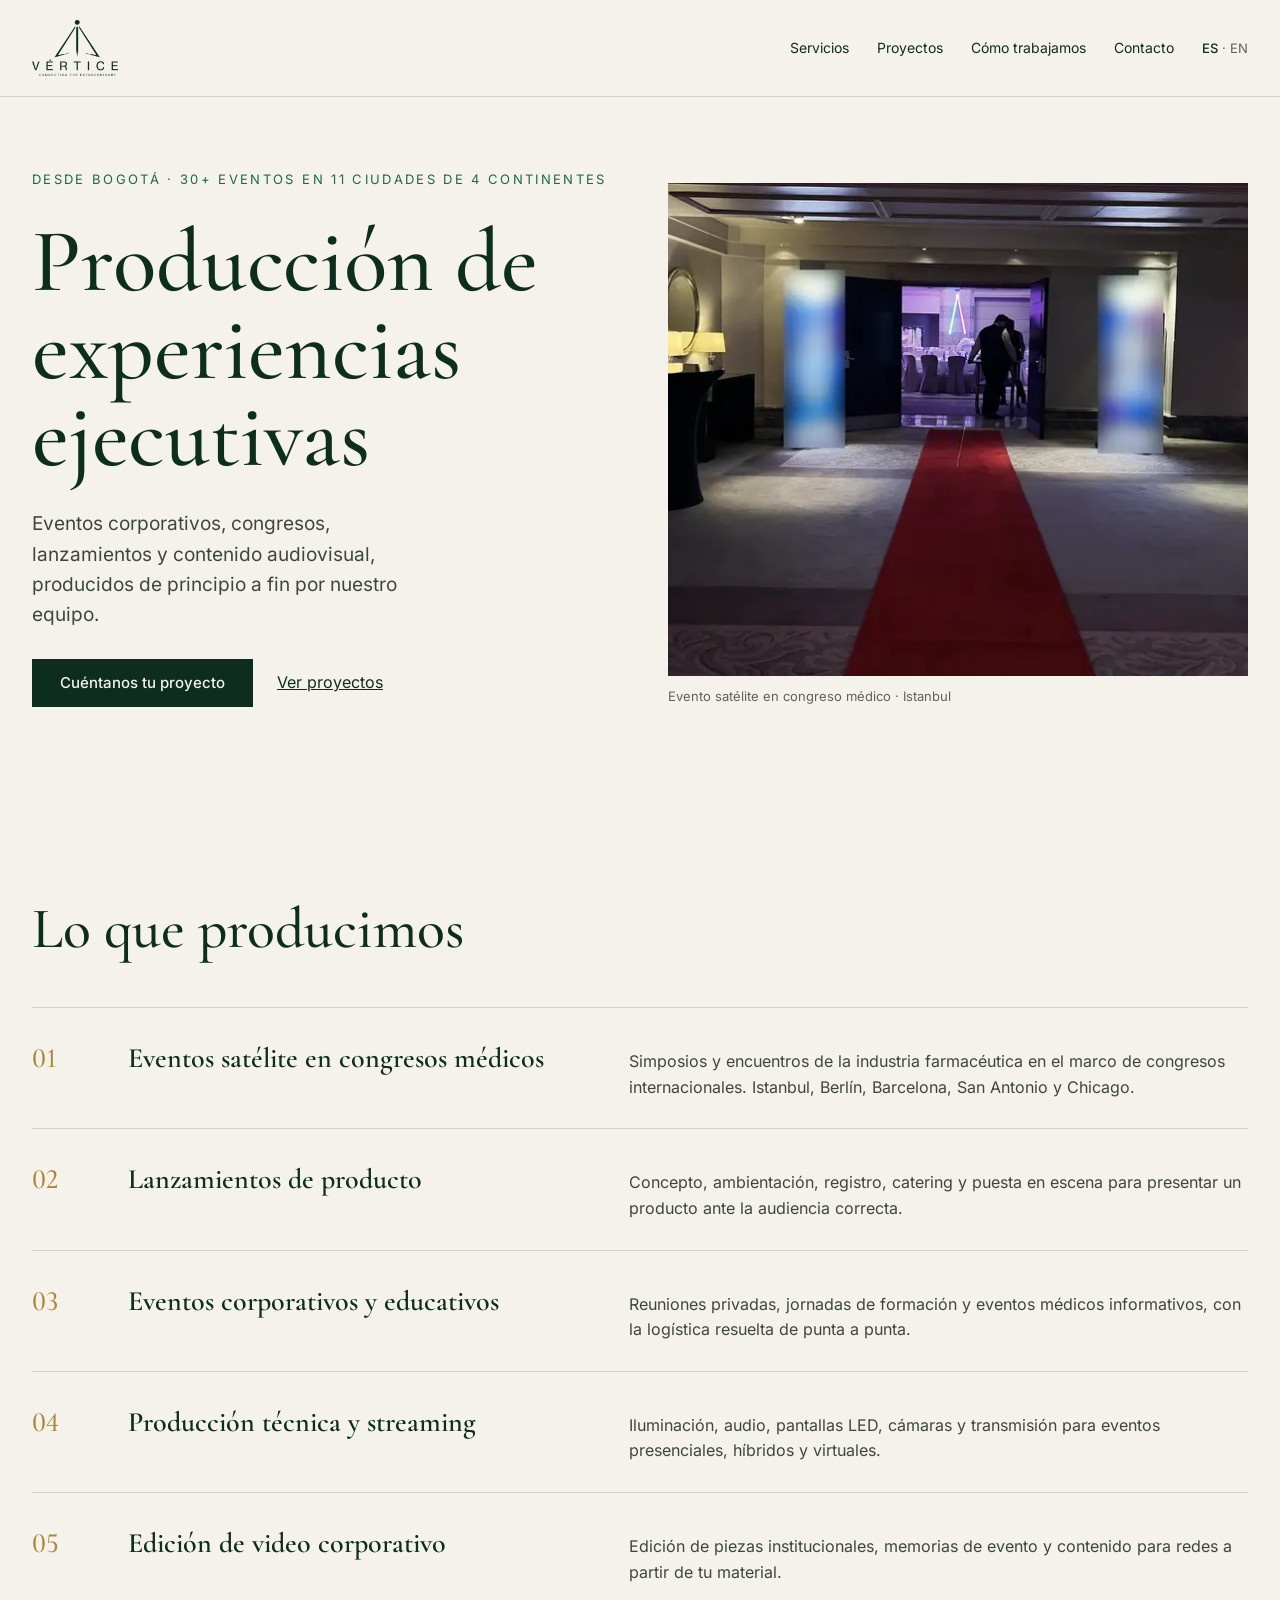
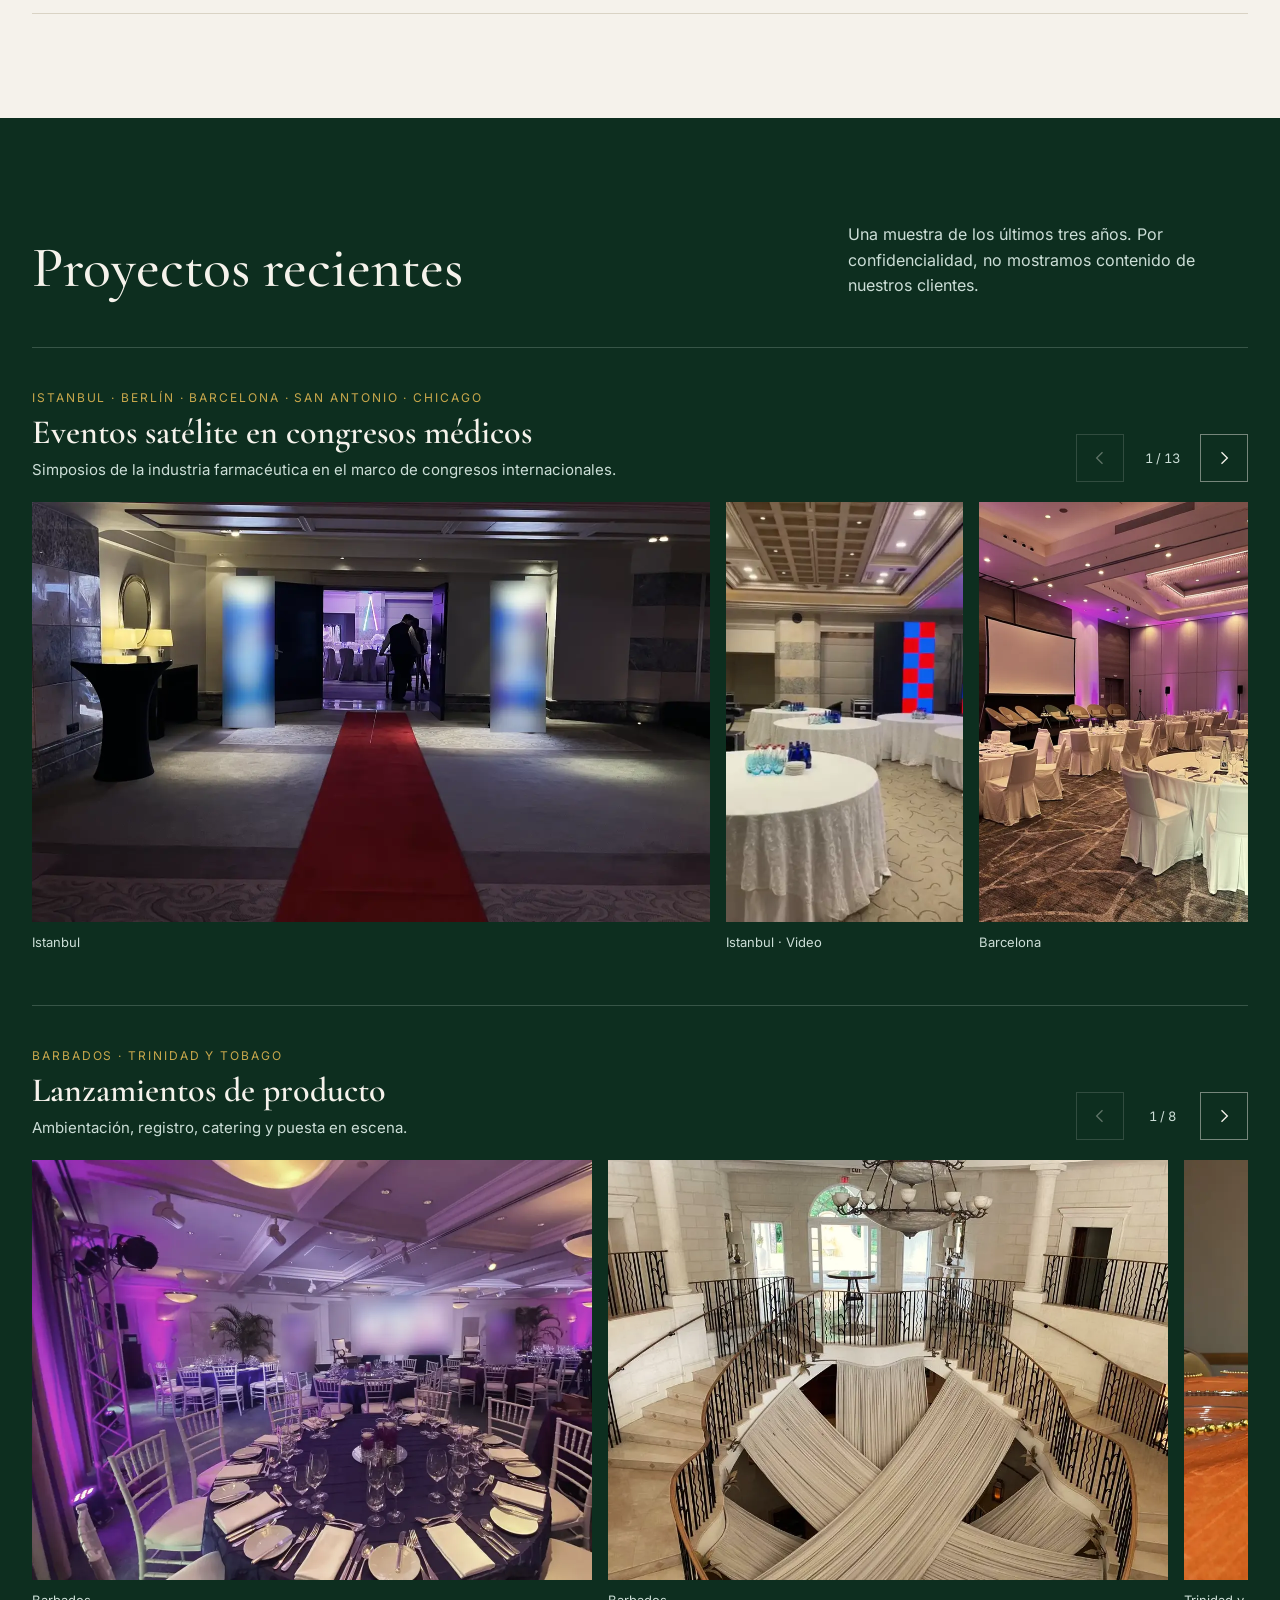
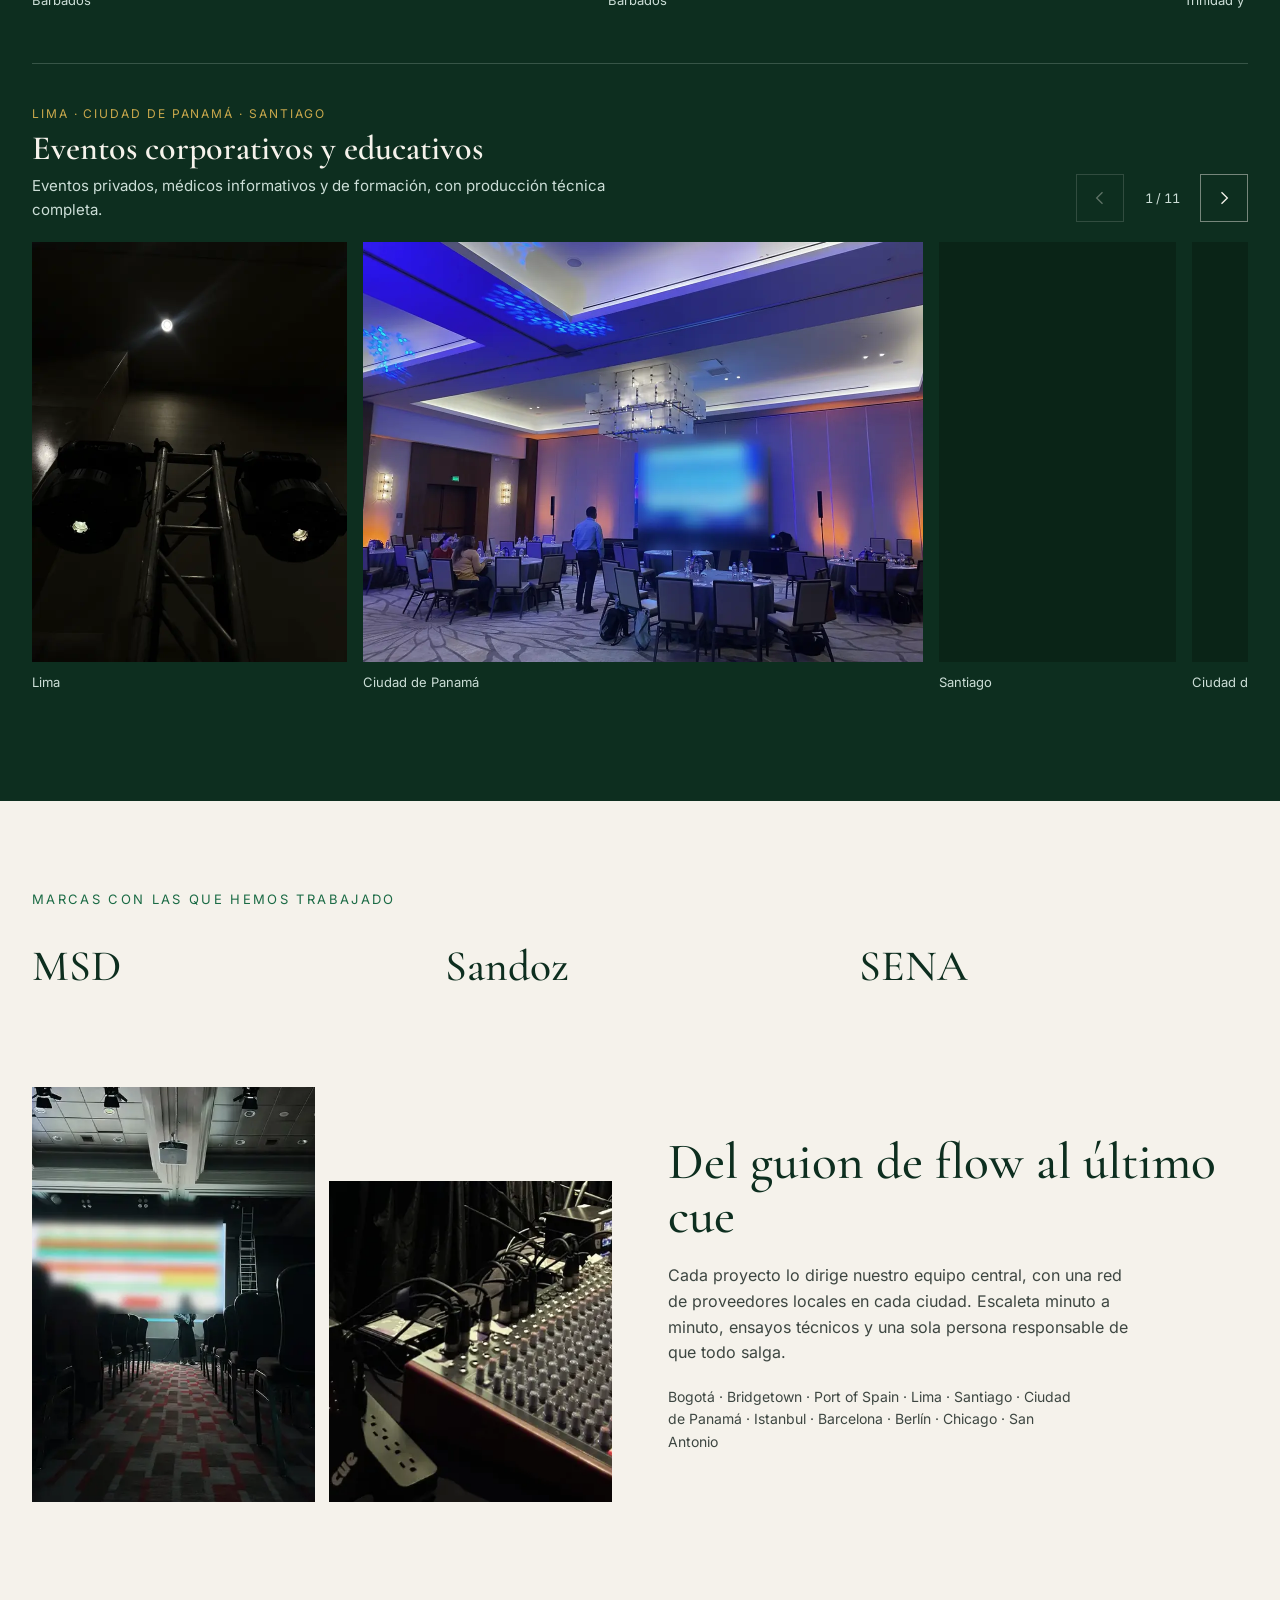
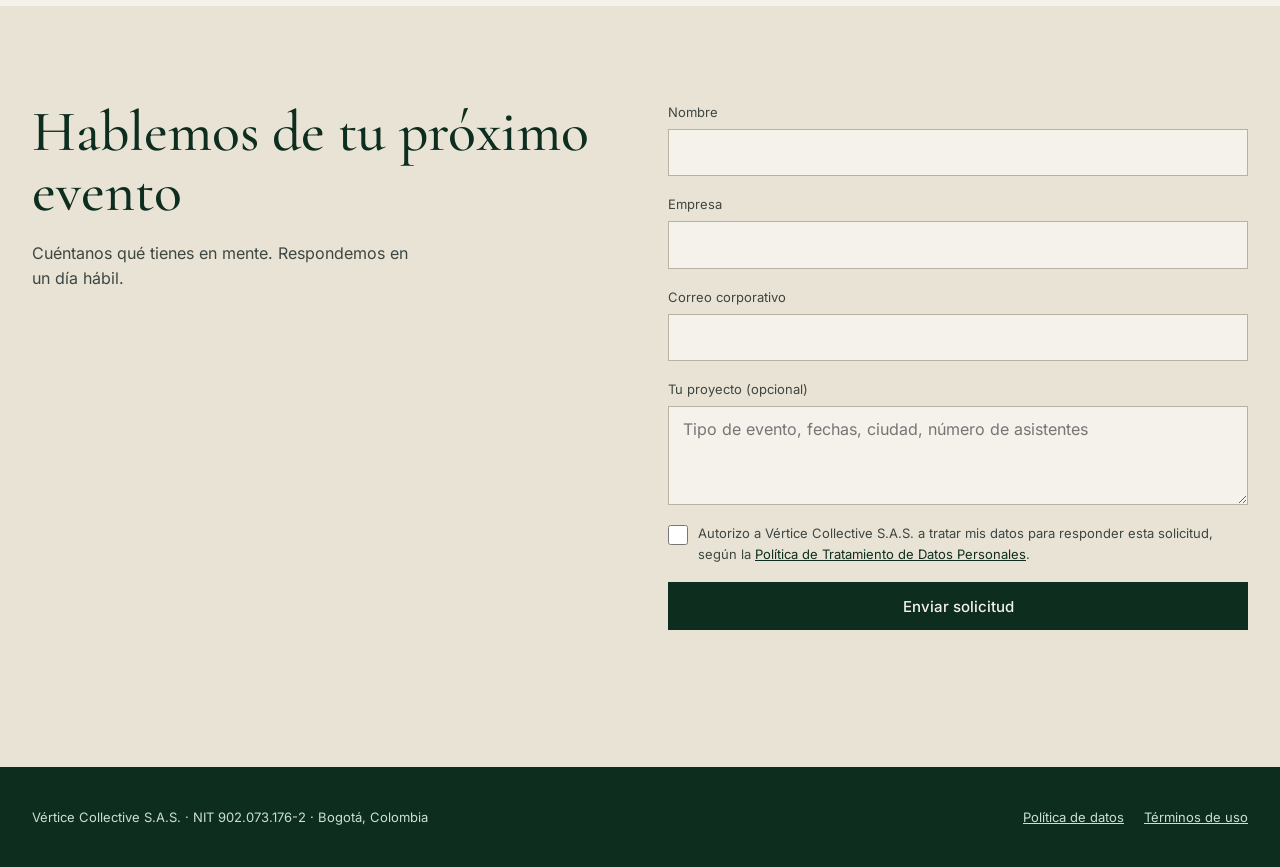
==== index.html @ 2fca3777 "Evitar que el navegador muestre estilos viejos (versión en CSS y JS, caché corto) Co-Authored-By: Cl" ====
<!doctype html>
<html lang="es">
<head>
<meta charset="utf-8">
<meta name="viewport" content="width=device-width, initial-scale=1">
<title>Vértice Collective | Producción de experiencias ejecutivas en Bogotá</title>
<meta name="description" content="Producimos eventos corporativos, congresos médicos, lanzamientos de producto y contenido audiovisual. 30+ eventos en 11 ciudades de 4 continentes. Cotiza tu próximo proyecto.">
<link rel="canonical" href="https://verticecollective.co/">
<link rel="alternate" hreflang="es" href="https://verticecollective.co/">
<link rel="alternate" hreflang="en" href="https://verticecollective.co/en/">
<link rel="alternate" hreflang="x-default" href="https://verticecollective.co/">
<link rel="icon" type="image/png" sizes="32x32" href="/assets/favicon-32.png">
<link rel="apple-touch-icon" href="/assets/apple-touch-icon.png">
<meta name="theme-color" content="#0D2E1F">
<meta property="og:type" content="website">
<meta property="og:site_name" content="Vértice Collective">
<meta property="og:locale" content="es_CO">
<meta property="og:locale:alternate" content="en_US">
<meta property="og:url" content="https://verticecollective.co/">
<meta property="og:title" content="Vértice Collective | Producción de experiencias ejecutivas">
<meta property="og:description" content="Eventos corporativos, congresos médicos, lanzamientos y contenido audiovisual. Desde Bogotá, en 11 ciudades de 4 continentes.">
<meta property="og:image" content="https://verticecollective.co/assets/img/og-vertice.jpg">
<meta property="og:image:width" content="1200">
<meta property="og:image:height" content="630">
<meta name="twitter:card" content="summary_large_image">
<link rel="preload" href="/assets/fonts/cormorant-garamond-latin-500-normal.woff2" as="font" type="font/woff2" crossorigin>
<link rel="preload" href="/assets/fonts/inter-latin-400-normal.woff2" as="font" type="font/woff2" crossorigin>
<link rel="stylesheet" href="/assets/css/site.css?v=3">
<script type="application/ld+json">
{
  "@context": "https://schema.org",
  "@type": "ProfessionalService",
  "@id": "https://verticecollective.co/#empresa",
  "name": "Vértice Collective",
  "legalName": "Vértice Collective S.A.S.",
  "taxID": "902.073.176-2",
  "url": "https://verticecollective.co/",
  "logo": "https://verticecollective.co/assets/img/logo-vertice-selva.png",
  "image": "https://verticecollective.co/assets/img/og-vertice.jpg",
  "description": "Productora de experiencias ejecutivas: eventos corporativos, eventos satélite en congresos médicos, lanzamientos de producto, producción técnica y streaming, y edición de video corporativo.",
  "address": {"@type": "PostalAddress", "addressLocality": "Bogotá", "addressRegion": "Bogotá D.C.", "addressCountry": "CO"},
  "areaServed": ["Colombia", "Latinoamérica", "Caribe", "Europa", "Estados Unidos"],
  "knowsLanguage": ["es", "en"],
  "makesOffer": [
    {"@type": "Offer", "itemOffered": {"@type": "Service", "name": "Eventos satélite en congresos médicos"}},
    {"@type": "Offer", "itemOffered": {"@type": "Service", "name": "Lanzamientos de producto"}},
    {"@type": "Offer", "itemOffered": {"@type": "Service", "name": "Eventos corporativos y educativos"}},
    {"@type": "Offer", "itemOffered": {"@type": "Service", "name": "Producción técnica y streaming"}},
    {"@type": "Offer", "itemOffered": {"@type": "Service", "name": "Edición de video corporativo"}}
  ]
}
</script>
</head>
<body>
<a class="saltar" href="#contenido">Saltar al contenido</a>

<header class="encabezado">
  <div class="contenedor">
    <a class="marca" href="/"><img src="/assets/img/logo-vertice-selva.png" alt="Vértice Collective" width="600" height="391"></a>
    <nav class="nav" aria-label="Principal">
      <a href="#servicios">Servicios</a>
      <a href="#proyectos">Proyectos</a>
      <a href="#metodo">Cómo trabajamos</a>
      <a href="#contacto">Contacto</a>
      <span class="idioma"><a href="/" aria-current="page" lang="es">ES</a> · <a href="/en/" lang="en" hreflang="en">EN</a></span>
    </nav>
  </div>
</header>

<main id="contenido">

<section class="contenedor portada" aria-labelledby="titulo">
  <div class="portada-texto">
    <p class="etiqueta">Desde Bogotá · 30+ eventos en 11 ciudades de 4 continentes</p>
    <h1 id="titulo">Producción de experiencias ejecutivas</h1>
    <p class="bajada">Eventos corporativos, congresos, lanzamientos y contenido audiovisual, producidos de principio a fin por nuestro equipo.</p>
    <div class="acciones">
      <a class="boton" href="#contacto">Cuéntanos tu proyecto</a>
      <a href="#proyectos">Ver proyectos</a>
    </div>
  </div>
  <figure>
    <img src="/assets/img/istanbul-alfombra-1600.webp" srcset="/assets/img/istanbul-alfombra-800.webp 800w, /assets/img/istanbul-alfombra-1600.webp 1600w" sizes="(max-width: 980px) 100vw, 620px" width="1600" height="992" alt="Entrada a un salón de evento con alfombra roja y tótems de luz en Istanbul" fetchpriority="high">
    <figcaption>Evento satélite en congreso médico · Istanbul</figcaption>
  </figure>
</section>

<section id="servicios" class="contenedor seccion servicios" aria-labelledby="titulo-servicios">
  <h2 id="titulo-servicios">Lo que producimos</h2>
  <ol>
    <li class="servicio"><span class="num" aria-hidden="true">01</span><h3>Eventos satélite en congresos médicos</h3><p>Simposios y encuentros de la industria farmacéutica en el marco de congresos internacionales. Istanbul, Berlín, Barcelona, San Antonio y Chicago.</p></li>
    <li class="servicio"><span class="num" aria-hidden="true">02</span><h3>Lanzamientos de producto</h3><p>Concepto, ambientación, registro, catering y puesta en escena para presentar un producto ante la audiencia correcta.</p></li>
    <li class="servicio"><span class="num" aria-hidden="true">03</span><h3>Eventos corporativos y educativos</h3><p>Reuniones privadas, jornadas de formación y eventos médicos informativos, con la logística resuelta de punta a punta.</p></li>
    <li class="servicio"><span class="num" aria-hidden="true">04</span><h3>Producción técnica y streaming</h3><p>Iluminación, audio, pantallas LED, cámaras y transmisión para eventos presenciales, híbridos y virtuales.</p></li>
    <li class="servicio"><span class="num" aria-hidden="true">05</span><h3>Edición de video corporativo</h3><p>Edición de piezas institucionales, memorias de evento y contenido para redes a partir de tu material.</p></li>
  </ol>
</section>

<section id="proyectos" class="proyectos" aria-labelledby="titulo-proyectos">
  <div class="contenedor seccion">
    <div class="cabeza">
      <h2 id="titulo-proyectos">Proyectos recientes</h2>
      <p>Una muestra de los últimos tres años. Por confidencialidad, no mostramos contenido de nuestros clientes.</p>
    </div>
    <div class="carrusel" data-carrusel>
      <div class="carrusel-cabeza">
        <div class="carrusel-texto">
          <p class="lugar">Istanbul · Berlín · Barcelona · San Antonio · Chicago</p>
          <h3>Eventos satélite en congresos médicos</h3>
          <p class="desc">Simposios de la industria farmacéutica en el marco de congresos internacionales.</p>
        </div>
        <div class="controles">
          <button type="button" class="ctrl" data-anterior aria-label="Foto anterior"><svg aria-hidden="true" width="20" height="20" viewBox="0 0 24 24" fill="none" stroke="currentColor" stroke-width="1.6"><path d="M15 5l-7 7 7 7"/></svg></button>
          <span class="contador" aria-live="polite"><span data-actual>1</span> / 13</span>
          <button type="button" class="ctrl" data-siguiente aria-label="Foto siguiente"><svg aria-hidden="true" width="20" height="20" viewBox="0 0 24 24" fill="none" stroke="currentColor" stroke-width="1.6"><path d="M9 5l7 7-7 7"/></svg></button>
        </div>
      </div>
      <ul class="pista" tabindex="0" aria-label="Galería: Eventos satélite en congresos médicos">
        <li class="diapo"><figure><img class="media" src="/assets/img/galeria/istanbul-alfombra.webp" width="1355" height="840" alt="Entrada al salón con alfombra roja y tótems de luz · Istanbul" decoding="async"><figcaption>Istanbul</figcaption></figure></li>
        <li class="diapo"><figure><video class="media" muted loop playsinline preload="none" width="474" height="840" poster="/assets/img/galeria/istanbul-pantalla-led-poster.webp" aria-label="Prueba de color en la pantalla LED del escenario · Istanbul"><source src="/assets/video/istanbul-pantalla-led.mp4" type="video/mp4"></video><figcaption>Istanbul · Video</figcaption></figure></li>
        <li class="diapo"><figure><img class="media" src="/assets/img/galeria/barcelona-escenario.webp" width="630" height="840" alt="Escenario con sillones para panel y salón montado · Barcelona" loading="lazy" decoding="async"><figcaption>Barcelona</figcaption></figure></li>
        <li class="diapo"><figure><img class="media" src="/assets/img/galeria/berlin-mesa.webp" width="630" height="840" alt="Mesa montada con copas rosadas · Berlín" loading="lazy" decoding="async"><figcaption>Berlín</figcaption></figure></li>
        <li class="diapo"><figure><img class="media" src="/assets/img/galeria/sanantonio-consola.webp" width="1467" height="840" alt="Consola de audio en el control técnico · San Antonio" loading="lazy" decoding="async"><figcaption>San Antonio</figcaption></figure></li>
        <li class="diapo"><figure><img class="media" src="/assets/img/galeria/sanantonio-salon-1.webp" width="630" height="840" alt="Salón montado con iluminación ambiental · San Antonio" loading="lazy" decoding="async"><figcaption>San Antonio</figcaption></figure></li>
        <li class="diapo"><figure><img class="media" src="/assets/img/galeria/barcelona-truss.webp" width="630" height="840" alt="Torre de truss con luces junto al salón montado · Barcelona" loading="lazy" decoding="async"><figcaption>Barcelona</figcaption></figure></li>
        <li class="diapo"><figure><img class="media" src="/assets/img/galeria/berlin-lounge.webp" width="630" height="840" alt="Zona de sillones y mesas auxiliares · Berlín" loading="lazy" decoding="async"><figcaption>Berlín</figcaption></figure></li>
        <li class="diapo"><figure><img class="media" src="/assets/img/galeria/sanantonio-salon-3.webp" width="630" height="840" alt="Salón con pantallas listo para recibir invitados · San Antonio" loading="lazy" decoding="async"><figcaption>San Antonio</figcaption></figure></li>
        <li class="diapo"><figure><img class="media" src="/assets/img/galeria/barcelona-sillones.webp" width="1217" height="840" alt="Sillones de panel sobre la tarima · Barcelona" loading="lazy" decoding="async"><figcaption>Barcelona</figcaption></figure></li>
        <li class="diapo"><figure><img class="media" src="/assets/img/galeria/sanantonio-salon-2.webp" width="630" height="840" alt="Vista general del salón con escenario al fondo · San Antonio" loading="lazy" decoding="async"><figcaption>San Antonio</figcaption></figure></li>
        <li class="diapo"><figure><img class="media" src="/assets/img/galeria/chicago-pantalla.webp" width="1120" height="840" alt="Pantalla fast-fold en salón · Chicago" loading="lazy" decoding="async"><figcaption>Chicago</figcaption></figure></li>
        <li class="diapo"><figure><img class="media" src="/assets/img/galeria/sanantonio-acceso.webp" width="630" height="840" alt="Acceso al salón con iluminación · San Antonio" loading="lazy" decoding="async"><figcaption>San Antonio</figcaption></figure></li>
      </ul>
    </div>
    <div class="carrusel" data-carrusel>
      <div class="carrusel-cabeza">
        <div class="carrusel-texto">
          <p class="lugar">Barbados · Trinidad y Tobago</p>
          <h3>Lanzamientos de producto</h3>
          <p class="desc">Ambientación, registro, catering y puesta en escena.</p>
        </div>
        <div class="controles">
          <button type="button" class="ctrl" data-anterior aria-label="Foto anterior"><svg aria-hidden="true" width="20" height="20" viewBox="0 0 24 24" fill="none" stroke="currentColor" stroke-width="1.6"><path d="M15 5l-7 7 7 7"/></svg></button>
          <span class="contador" aria-live="polite"><span data-actual>1</span> / 8</span>
          <button type="button" class="ctrl" data-siguiente aria-label="Foto siguiente"><svg aria-hidden="true" width="20" height="20" viewBox="0 0 24 24" fill="none" stroke="currentColor" stroke-width="1.6"><path d="M9 5l7 7-7 7"/></svg></button>
        </div>
      </div>
      <ul class="pista" tabindex="0" aria-label="Galería: Lanzamientos de producto">
        <li class="diapo"><figure><img class="media" src="/assets/img/galeria/barbados-salon.webp" width="1120" height="840" alt="Salón montado con mantelería morada y torre de luces · Barbados" loading="lazy" decoding="async"><figcaption>Barbados</figcaption></figure></li>
        <li class="diapo"><figure><img class="media" src="/assets/img/galeria/barbados-escalera.webp" width="1024" height="768" alt="Escalera intervenida con telas blancas cruzadas · Barbados" loading="lazy" decoding="async"><figcaption>Barbados</figcaption></figure></li>
        <li class="diapo"><figure><img class="media" src="/assets/img/galeria/trinidad-centro-mesa.webp" width="630" height="840" alt="Centro de mesa con flores naranjas y platos de borde dorado · Trinidad y Tobago" loading="lazy" decoding="async"><figcaption>Trinidad y Tobago</figcaption></figure></li>
        <li class="diapo"><figure><img class="media" src="/assets/img/galeria/barbados-postres.webp" width="630" height="840" alt="Mesa de postres · Barbados" loading="lazy" decoding="async"><figcaption>Barbados</figcaption></figure></li>
        <li class="diapo"><figure><img class="media" src="/assets/img/galeria/trinidad-postres-1.webp" width="630" height="840" alt="Postres individuales · Trinidad y Tobago" loading="lazy" decoding="async"><figcaption>Trinidad y Tobago</figcaption></figure></li>
        <li class="diapo"><figure><img class="media" src="/assets/img/galeria/barbados-coctel.webp" width="1120" height="840" alt="Cóctel en la terraza con iluminación · Barbados" loading="lazy" decoding="async"><figcaption>Barbados</figcaption></figure></li>
        <li class="diapo"><figure><img class="media" src="/assets/img/galeria/barbados-bocados.webp" width="1024" height="768" alt="Bocados del menú · Barbados" loading="lazy" decoding="async"><figcaption>Barbados</figcaption></figure></li>
        <li class="diapo"><figure><img class="media" src="/assets/img/galeria/trinidad-postres-2.webp" width="630" height="840" alt="Postres en mesa de buffet · Trinidad y Tobago" loading="lazy" decoding="async"><figcaption>Trinidad y Tobago</figcaption></figure></li>
      </ul>
    </div>
    <div class="carrusel" data-carrusel>
      <div class="carrusel-cabeza">
        <div class="carrusel-texto">
          <p class="lugar">Lima · Ciudad de Panamá · Santiago</p>
          <h3>Eventos corporativos y educativos</h3>
          <p class="desc">Eventos privados, médicos informativos y de formación, con producción técnica completa.</p>
        </div>
        <div class="controles">
          <button type="button" class="ctrl" data-anterior aria-label="Foto anterior"><svg aria-hidden="true" width="20" height="20" viewBox="0 0 24 24" fill="none" stroke="currentColor" stroke-width="1.6"><path d="M15 5l-7 7 7 7"/></svg></button>
          <span class="contador" aria-live="polite"><span data-actual>1</span> / 11</span>
          <button type="button" class="ctrl" data-siguiente aria-label="Foto siguiente"><svg aria-hidden="true" width="20" height="20" viewBox="0 0 24 24" fill="none" stroke="currentColor" stroke-width="1.6"><path d="M9 5l7 7-7 7"/></svg></button>
        </div>
      </div>
      <ul class="pista" tabindex="0" aria-label="Galería: Eventos corporativos y educativos">
        <li class="diapo"><figure><img class="media" src="/assets/img/galeria/lima-luces-1.webp" width="630" height="840" alt="Cabezas móviles en torre de truss · Lima" loading="lazy" decoding="async"><figcaption>Lima</figcaption></figure></li>
        <li class="diapo"><figure><img class="media" src="/assets/img/galeria/panama-salon-led.webp" width="1120" height="840" alt="Salón con pantalla LED e iluminación azul y ámbar · Ciudad de Panamá" loading="lazy" decoding="async"><figcaption>Ciudad de Panamá</figcaption></figure></li>
        <li class="diapo"><figure><img class="media" src="/assets/img/galeria/santiago-escaleta.webp" width="473" height="840" alt="Ensayo con la escaleta en pantalla · Santiago" loading="lazy" decoding="async"><figcaption>Santiago</figcaption></figure></li>
        <li class="diapo"><figure><img class="media" src="/assets/img/galeria/panama-salon-u.webp" width="1120" height="840" alt="Salón en U con iluminación de color · Ciudad de Panamá" loading="lazy" decoding="async"><figcaption>Ciudad de Panamá</figcaption></figure></li>
        <li class="diapo"><figure><img class="media" src="/assets/img/galeria/lima-montaje.webp" width="525" height="840" alt="Montaje de truss y equipos · Lima" loading="lazy" decoding="async"><figcaption>Lima</figcaption></figure></li>
        <li class="diapo"><figure><img class="media" src="/assets/img/galeria/santiago-recepcion.webp" width="630" height="840" alt="Recepción con iluminación verde · Santiago" loading="lazy" decoding="async"><figcaption>Santiago</figcaption></figure></li>
        <li class="diapo"><figure><img class="media" src="/assets/img/galeria/panama-montaje.webp" width="1120" height="840" alt="Flight cases y equipos en montaje · Ciudad de Panamá" loading="lazy" decoding="async"><figcaption>Ciudad de Panamá</figcaption></figure></li>
        <li class="diapo"><figure><img class="media" src="/assets/img/galeria/lima-salon.webp" width="630" height="840" alt="Salón principal con gobos en el techo · Lima" loading="lazy" decoding="async"><figcaption>Lima</figcaption></figure></li>
        <li class="diapo"><figure><img class="media" src="/assets/img/galeria/panama-salon-2.webp" width="1120" height="840" alt="Salón en montaje con escenario y truss · Ciudad de Panamá" loading="lazy" decoding="async"><figcaption>Ciudad de Panamá</figcaption></figure></li>
        <li class="diapo"><figure><img class="media" src="/assets/img/galeria/lima-luces-2.webp" width="630" height="840" alt="Luces en torre de truss · Lima" loading="lazy" decoding="async"><figcaption>Lima</figcaption></figure></li>
        <li class="diapo"><figure><img class="media" src="/assets/img/galeria/lima-backstage.webp" width="630" height="840" alt="Distribución eléctrica junto al escenario · Lima" loading="lazy" decoding="async"><figcaption>Lima</figcaption></figure></li>
      </ul>
    </div>
  </div>
</section>

<section class="contenedor marcas" aria-labelledby="titulo-marcas">
  <h2 id="titulo-marcas" class="etiqueta">Marcas con las que hemos trabajado</h2>
  <ul class="rotador" data-rotador>
    <li>Novartis</li>
    <li>Novo Nordisk</li>
    <li>Roche</li>
    <li>MSD</li>
    <li>Sandoz</li>
    <li>SENA</li>
    <li>Cenipalma</li>
    <li>P&amp;M</li>
    <li>IAB</li>
    <li>Santillana</li>
    <li>Richmond</li>
    <li>Loqueleo</li>
    <li>Calazans</li>
  </ul>
</section>

<section id="metodo" class="contenedor metodo" aria-labelledby="titulo-metodo">
  <div class="fotos">
    <img src="/assets/img/santiago-escaleta-800.webp" srcset="/assets/img/santiago-escaleta-800.webp 450w, /assets/img/santiago-escaleta-1600.webp 900w" sizes="(max-width: 760px) 50vw, 300px" width="450" height="800" alt="Sala en ensayo con la escaleta del evento proyectada en una pantalla LED" loading="lazy">
    <img src="/assets/img/sanantonio-consola-800.webp" srcset="/assets/img/sanantonio-consola-800.webp 800w, /assets/img/sanantonio-consola-1600.webp 1512w" sizes="(max-width: 760px) 50vw, 300px" width="800" height="458" alt="Consola de audio y cableado en el control técnico de un salón" loading="lazy">
  </div>
  <div class="texto">
    <h2 id="titulo-metodo">Del guion de flow al último cue</h2>
    <p>Cada proyecto lo dirige nuestro equipo central, con una red de proveedores locales en cada ciudad. Escaleta minuto a minuto, ensayos técnicos y una sola persona responsable de que todo salga.</p>
    <p class="ciudades">Bogotá · Bridgetown · Port of Spain · Lima · Santiago · Ciudad de Panamá · Istanbul · Barcelona · Berlín · Chicago · San Antonio</p>
  </div>
</section>

<section id="contacto" class="contacto" aria-labelledby="titulo-contacto">
  <div class="contenedor">
    <div class="intro">
      <h2 id="titulo-contacto" style="font-size: clamp(36px, 4.5vw, 60px); line-height: 1.05;">Hablemos de tu próximo evento</h2>
      <p>Cuéntanos qué tienes en mente. Respondemos en un día hábil.</p>
    </div>
    <div>
      <form id="formulario-contacto" novalidate>
        <label class="campo">Nombre<input type="text" name="name" autocomplete="name" required></label>
        <label class="campo">Empresa<input type="text" name="company" autocomplete="organization"></label>
        <label class="campo">Correo corporativo<input type="email" name="email" autocomplete="email" required></label>
        <label class="campo">Tu proyecto (opcional)<textarea name="message" rows="3" placeholder="Tipo de evento, fechas, ciudad, número de asistentes"></textarea></label>
        <label class="autorizacion"><input type="checkbox" name="autorizacion" value="Sí" required><span>Autorizo a Vértice Collective S.A.S. a tratar mis datos para responder esta solicitud, según la <a href="/politica-de-datos">Política de Tratamiento de Datos Personales</a>.</span></label>
        <div class="trampa" aria-hidden="true"><label>No llenar<input type="checkbox" name="botcheck" tabindex="-1" autocomplete="off"></label></div>
        <button class="boton" type="submit">Enviar solicitud</button>
        <p class="estado" role="status" aria-live="polite"></p>
      </form>
      <div id="gracias" class="gracias" tabindex="-1" hidden>
        <h3>Gracias</h3>
        <p>Recibimos tu solicitud. Te respondemos en un día hábil.</p>
      </div>
    </div>
  </div>
</section>

</main>

<footer class="pie">
  <div class="contenedor">
    <span>Vértice Collective S.A.S. · NIT 902.073.176-2 · Bogotá, Colombia</span>
    <nav aria-label="Legal"><a href="/politica-de-datos">Política de datos</a><a href="/terminos">Términos de uso</a></nav>
  </div>
</footer>

<script src="/assets/js/formulario.js?v=3" defer></script>
<script src="/assets/js/galeria.js?v=3" defer></script>
</body>
</html>
---- assets/css/site.css ----
@font-face{font-family:"Cormorant Garamond";font-style:normal;font-weight:500;font-display:swap;src:url("../fonts/cormorant-garamond-latin-500-normal.woff2") format("woff2")}
@font-face{font-family:"Cormorant Garamond";font-style:normal;font-weight:600;font-display:swap;src:url("../fonts/cormorant-garamond-latin-600-normal.woff2") format("woff2")}
@font-face{font-family:"Inter";font-style:normal;font-weight:400;font-display:swap;src:url("../fonts/inter-latin-400-normal.woff2") format("woff2")}
@font-face{font-family:"Inter";font-style:normal;font-weight:500;font-display:swap;src:url("../fonts/inter-latin-500-normal.woff2") format("woff2")}

:root{
  --selva:#0D2E1F;--esmeralda:#1B6B45;--dorado:#A8893A;--dorado-claro:#C9A84C;
  --marfil:#F5F2EB;--arena:#E9E3D6;--linea:#D9D3C4;--borde:#B9B2A2;
  --texto:#1C2420;--texto-2:#3D4641;--texto-3:#5C635E;--gris-claro:#CCDED7;
  --serif:"Cormorant Garamond",Georgia,"Times New Roman",serif;
  --sans:"Inter",system-ui,-apple-system,"Segoe UI",Roboto,sans-serif;
  --ancho:1280px;
}
*,*::before,*::after{box-sizing:border-box}
[hidden]{display:none!important}
html{scroll-behavior:smooth;-webkit-text-size-adjust:100%}
body{margin:0;background:var(--marfil);color:var(--texto);font-family:var(--sans);font-size:16px;line-height:1.6;text-rendering:optimizeLegibility}
img{max-width:100%;height:auto;display:block}
a{color:var(--selva)}a:hover{color:var(--esmeralda)}
:focus-visible{outline:2px solid var(--esmeralda);outline-offset:3px}
h1,h2,h3{font-variant-numeric:lining-nums;font-family:var(--serif);color:var(--selva);margin:0;font-weight:500}
p{margin:0}
.contenedor{max-width:var(--ancho);margin:0 auto;padding-left:32px;padding-right:32px}
.saltar{position:absolute;left:-9999px;top:0;background:var(--selva);color:var(--marfil);padding:10px 16px;z-index:10}
.saltar:focus{left:16px;top:16px}
.etiqueta{font-size:13px;letter-spacing:.18em;text-transform:uppercase;color:var(--esmeralda)}

/* Encabezado */
.encabezado{border-bottom:1px solid var(--linea)}
.encabezado .contenedor{display:flex;flex-wrap:wrap;align-items:center;justify-content:space-between;gap:16px 24px;padding-top:20px;padding-bottom:20px}
.marca img{height:56px;width:auto}
.nav{display:flex;flex-wrap:wrap;align-items:center;gap:8px 28px;font-size:14px}
.nav a{text-decoration:none;padding:10px 0}
.idioma{font-size:13px;color:var(--texto-3)}
.idioma a{color:var(--texto-3)}
.idioma [aria-current]{color:var(--selva);font-weight:500;text-decoration:none}

/* Portada */
.portada{display:grid;grid-template-columns:repeat(auto-fit,minmax(min(100%,460px),1fr));gap:56px;align-items:end;padding-top:72px;padding-bottom:88px}
.portada-texto{display:flex;flex-direction:column;gap:28px}
.portada h1{font-size:clamp(46px,7vw,96px);line-height:.98}
.portada .bajada{font-size:19px;max-width:34ch;color:var(--texto-2)}
.acciones{display:flex;flex-wrap:wrap;gap:16px 24px;align-items:center}
.boton{display:inline-flex;align-items:center;justify-content:center;min-height:48px;padding:0 28px;background:var(--selva);color:var(--marfil);text-decoration:none;font-weight:500;font-size:15px;border:0;cursor:pointer;font-family:var(--sans)}
.boton:hover{background:var(--esmeralda);color:var(--marfil)}
.portada figure{margin:0}
.portada figure img{width:100%;aspect-ratio:4/3.4;object-fit:cover}
figcaption{margin-top:10px;font-size:13px;color:var(--texto-3)}

/* Cifras */
.cifras{border-top:1px solid var(--linea);border-bottom:1px solid var(--linea)}
.cifras dl{margin:0 auto;display:grid;grid-template-columns:repeat(auto-fit,minmax(180px,1fr));gap:32px;padding-top:40px;padding-bottom:40px}
.cifras dt{font-variant-numeric:lining-nums;font-family:var(--serif);font-size:56px;line-height:1;color:var(--selva)}
.cifras dd{margin:8px 0 0;font-size:14px;color:var(--texto-3)}

/* Servicios */
.seccion{padding-top:104px;padding-bottom:104px}
.seccion h2{font-size:clamp(36px,4.5vw,60px);line-height:1.05}
.servicios{display:flex;flex-direction:column;gap:48px}
.servicios ol{list-style:none;margin:0;padding:0}
.servicio{display:grid;grid-template-columns:72px minmax(0,1fr) minmax(0,1.3fr);gap:8px 24px;padding:28px 0;border-top:1px solid var(--linea);align-items:baseline}
.servicio:last-child{border-bottom:1px solid var(--linea)}
.servicio .num{font-variant-numeric:lining-nums;font-family:var(--serif);font-size:28px;color:var(--dorado)}
.servicio h3{font-weight:600;font-size:28px;line-height:1.15}
.servicio p{color:var(--texto-2)}

/* Proyectos */
.proyectos{background:var(--selva);color:var(--marfil)}
.proyectos h2,.proyectos h3{color:var(--marfil)}
.proyectos .contenedor{display:flex;flex-direction:column;gap:48px}
.proyectos .cabeza{display:flex;flex-wrap:wrap;justify-content:space-between;align-items:end;gap:24px}
.proyectos .cabeza p{max-width:40ch;color:var(--gris-claro)}
.tarjetas{display:grid;grid-template-columns:repeat(auto-fit,minmax(min(100%,340px),1fr));gap:32px}
.tarjeta{display:flex;flex-direction:column;gap:14px;margin:0}
.tarjeta img{width:100%;aspect-ratio:4/3;object-fit:cover}
.tarjeta figcaption{margin:0;display:flex;flex-direction:column;gap:8px;font-size:inherit;color:inherit}
.marcas h2{font-family:var(--sans);font-size:13px;font-weight:400;color:var(--esmeralda)}
.tarjeta .lugar{font-size:12px;letter-spacing:.16em;text-transform:uppercase;color:var(--dorado-claro)}
.tarjeta h3{font-weight:600;font-size:26px}
.proyectos .nota{font-size:15px;color:var(--gris-claro)}

/* Marcas */
.marcas{display:flex;flex-direction:column;gap:28px;padding-top:88px;padding-bottom:88px}
.marcas .lista{font-family:var(--serif);font-size:clamp(26px,3vw,38px);line-height:1.45;color:var(--selva)}

/* Cómo trabajamos */
.metodo{display:grid;grid-template-columns:repeat(auto-fit,minmax(min(100%,420px),1fr));gap:56px;align-items:center;padding-bottom:104px}
.metodo .fotos{display:grid;grid-template-columns:repeat(2,minmax(0,1fr));gap:14px;align-items:end}
.metodo .fotos img:first-child{aspect-ratio:3/4.4;object-fit:cover;width:100%}
.metodo .fotos img:last-child{aspect-ratio:3/3.4;object-fit:cover;width:100%}
.metodo .texto{display:flex;flex-direction:column;gap:20px}
.metodo h2{font-size:clamp(34px,4vw,52px);line-height:1.05}
.metodo .texto p{color:var(--texto-2);max-width:46ch}
.metodo .ciudades{font-size:14px;color:var(--texto-3)}

/* Contacto */
.contacto{background:var(--arena)}
.contacto .contenedor{display:grid;grid-template-columns:repeat(auto-fit,minmax(min(100%,420px),1fr));gap:56px;padding-top:96px;padding-bottom:96px}
.contacto .intro{display:flex;flex-direction:column;gap:18px}
.contacto .intro p{color:var(--texto-2);max-width:38ch}
form{display:flex;flex-direction:column;gap:18px}
.campo{display:flex;flex-direction:column;gap:6px;font-size:13px;color:var(--texto-2)}
.campo input,.campo textarea{font:inherit;font-size:16px;color:var(--texto);min-height:46px;padding:10px 14px;border:1px solid var(--borde);background:var(--marfil);border-radius:0}
.campo textarea{resize:vertical;min-height:96px}
.campo input:focus,.campo textarea:focus{border-color:var(--esmeralda);outline:none;box-shadow:0 0 0 3px rgba(27,107,69,.18)}
.autorizacion{display:flex;gap:10px;align-items:flex-start;font-size:13px;color:var(--texto-2)}
.autorizacion input{width:20px;height:20px;margin:2px 0 0;flex:none;accent-color:var(--selva)}
.trampa{position:absolute;left:-9999px;width:1px;height:1px;overflow:hidden}
.estado{font-size:14px;min-height:1.6em}
.estado.error{color:#9B3A28}
.estado.ok{color:var(--esmeralda)}
.gracias{display:flex;flex-direction:column;gap:12px;padding:32px;background:var(--marfil);border:1px solid var(--linea)}
.gracias h3{font-size:32px}

/* Pie */
.pie{background:var(--selva);color:var(--gris-claro);font-size:13px}
.pie .contenedor{display:flex;flex-wrap:wrap;justify-content:space-between;gap:16px;padding-top:40px;padding-bottom:40px}
.pie a{color:var(--gris-claro)}
.pie nav{display:flex;flex-wrap:wrap;gap:20px}

/* Páginas legales */
.legal{max-width:760px;margin:0 auto;padding:64px 32px 104px}
.legal h1{font-size:clamp(38px,5vw,56px);line-height:1.05;margin-bottom:12px}
.legal h2{font-size:28px;margin:40px 0 12px;font-weight:600}
.legal p,.legal li{color:var(--texto-2)}
.legal p+p{margin-top:12px}
.legal ul{padding-left:20px}
.legal .aviso{background:var(--arena);padding:16px 20px;font-size:14px;margin:24px 0}

@media (max-width:640px){
  .contenedor{padding-left:20px;padding-right:20px}
  .marca img{height:44px}
  .portada{padding-top:40px;padding-bottom:56px;gap:36px}
  .seccion{padding-top:72px;padding-bottom:72px}
  .servicio{grid-template-columns:44px minmax(0,1fr)}
  .servicio p{grid-column:2}
  .servicio h3{font-size:24px}
  .cifras dt{font-size:44px}
  .legal{padding:40px 20px 72px}
}
@media (prefers-reduced-motion:reduce){html{scroll-behavior:auto}}

/* Carruseles de proyectos */
.carrusel{display:flex;flex-direction:column;gap:20px;padding-top:40px;border-top:1px solid rgba(204,222,215,.22)}
.carrusel-cabeza{display:flex;flex-wrap:wrap;justify-content:space-between;align-items:end;gap:16px 32px}
.carrusel-texto{display:flex;flex-direction:column;gap:6px;max-width:60ch}
.carrusel .lugar{font-size:12px;letter-spacing:.16em;text-transform:uppercase;color:var(--dorado-claro)}
.carrusel h3{font-weight:600;font-size:clamp(26px,3vw,34px);color:var(--marfil);line-height:1.15}
.carrusel .desc{color:var(--gris-claro);font-size:15px}
.controles{display:flex;align-items:center;gap:12px;color:var(--marfil)}
.ctrl{width:48px;height:48px;display:inline-flex;align-items:center;justify-content:center;border:1px solid rgba(245,242,235,.45);background:transparent;color:var(--marfil);cursor:pointer}
.ctrl:hover{background:var(--marfil);color:var(--selva)}
.ctrl:disabled{opacity:.35;cursor:default;background:transparent;color:var(--marfil)}
.contador{font-size:13px;min-width:52px;text-align:center;color:var(--gris-claro);font-variant-numeric:tabular-nums}
.pista{list-style:none;margin:0;padding:0 0 4px;display:flex;gap:16px;overflow-x:auto;scroll-snap-type:x mandatory;scroll-behavior:smooth;scrollbar-width:none;overscroll-behavior-x:contain}
.pista::-webkit-scrollbar{display:none}
.diapo{flex:none;scroll-snap-align:start}
.diapo figure{margin:0}
.diapo .media{height:420px;width:auto;max-width:none;display:block;object-fit:cover;background:#0A2417}
.diapo figcaption{margin-top:10px;font-size:13px;color:var(--gris-claro)}
@media (max-width:640px){.diapo .media{height:300px;max-width:84vw}.carrusel-cabeza{align-items:start}}

/* Marcas que rotan de a 3 */
.rotador{list-style:none;margin:0;padding:0;display:flex;flex-wrap:wrap;gap:8px 40px;font-family:var(--serif);font-size:clamp(28px,3.4vw,44px);line-height:1.3;color:var(--selva)}
.rotador.activo{display:grid;grid-template-columns:repeat(3,minmax(0,1fr));gap:24px;min-height:1.4em}
.rotador.activo li{display:none}
.rotador.activo li.visible{display:block;animation:entra .7s ease both}
@keyframes entra{from{opacity:0;transform:translateY(14px)}to{opacity:1;transform:none}}
@media (max-width:640px){.rotador.activo{grid-template-columns:1fr;gap:4px;min-height:4.2em}}
@media (prefers-reduced-motion:reduce){.rotador.activo li.visible{animation:none}}
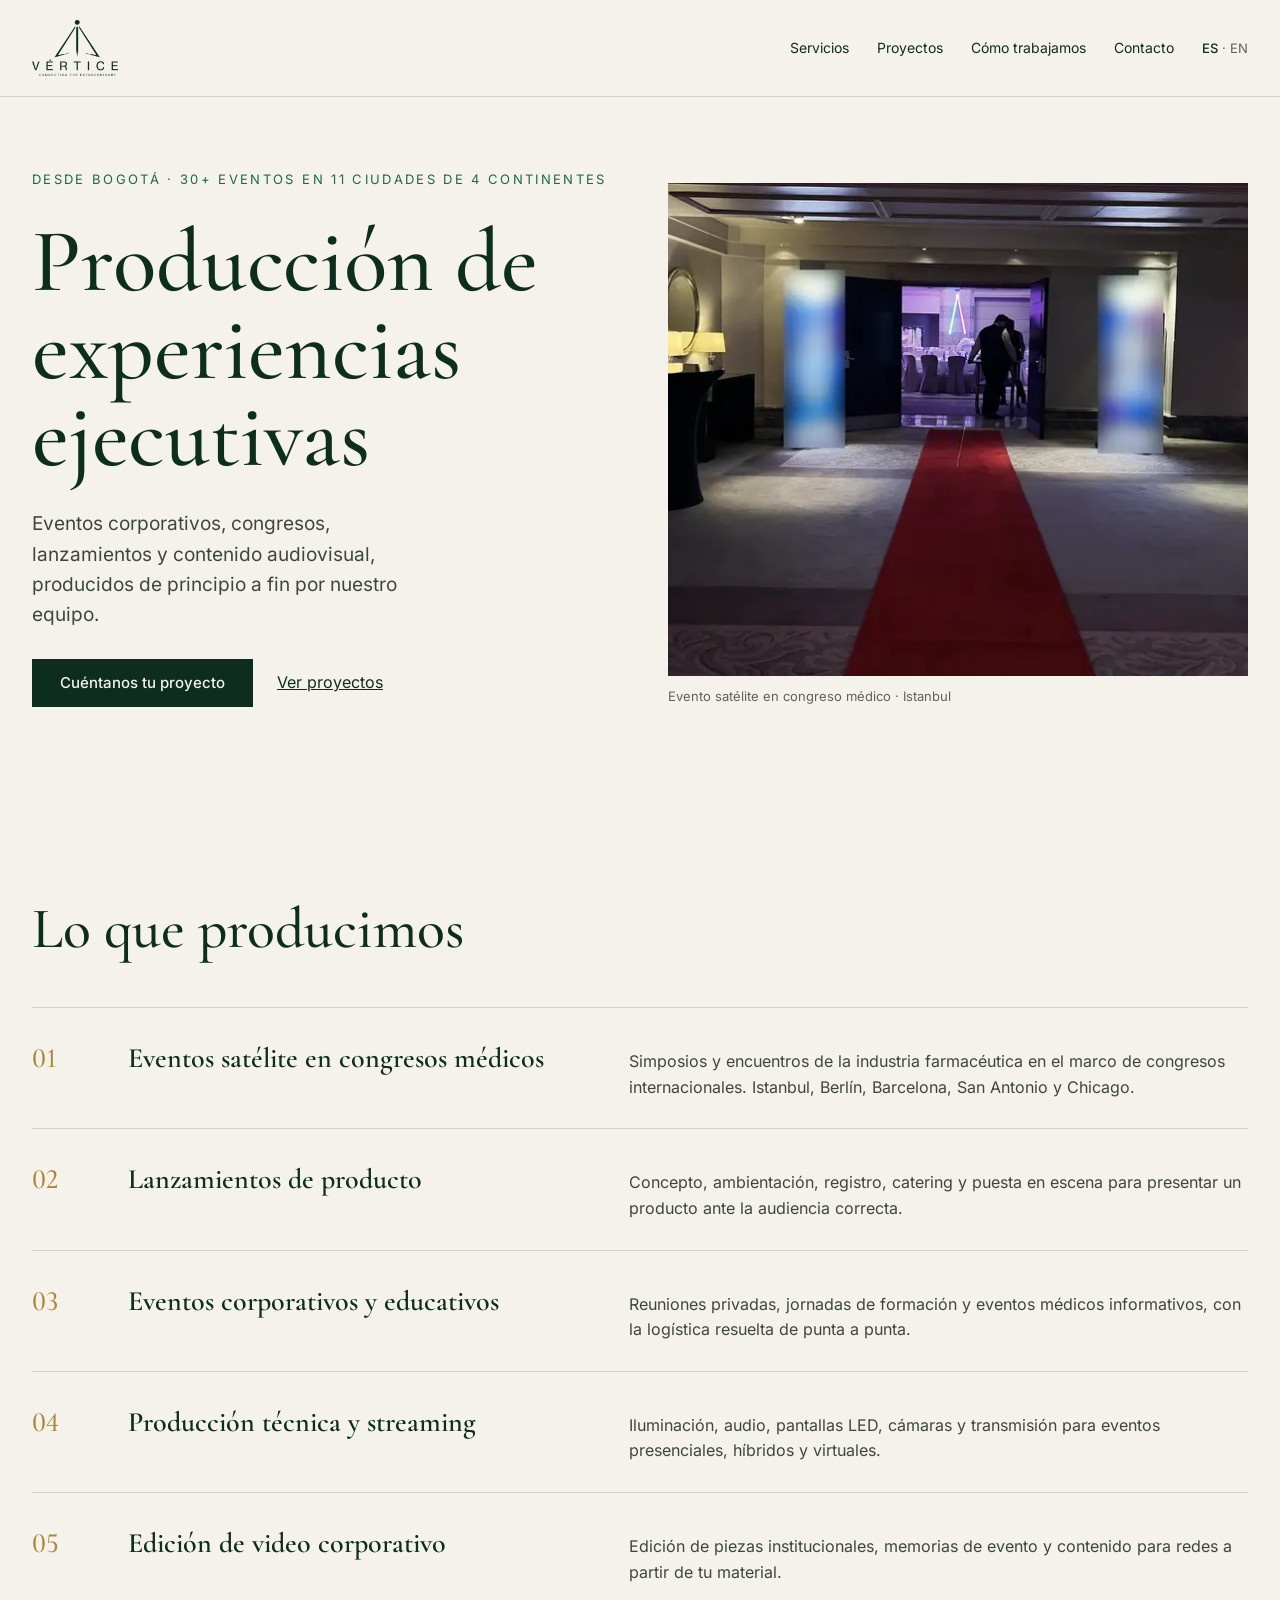
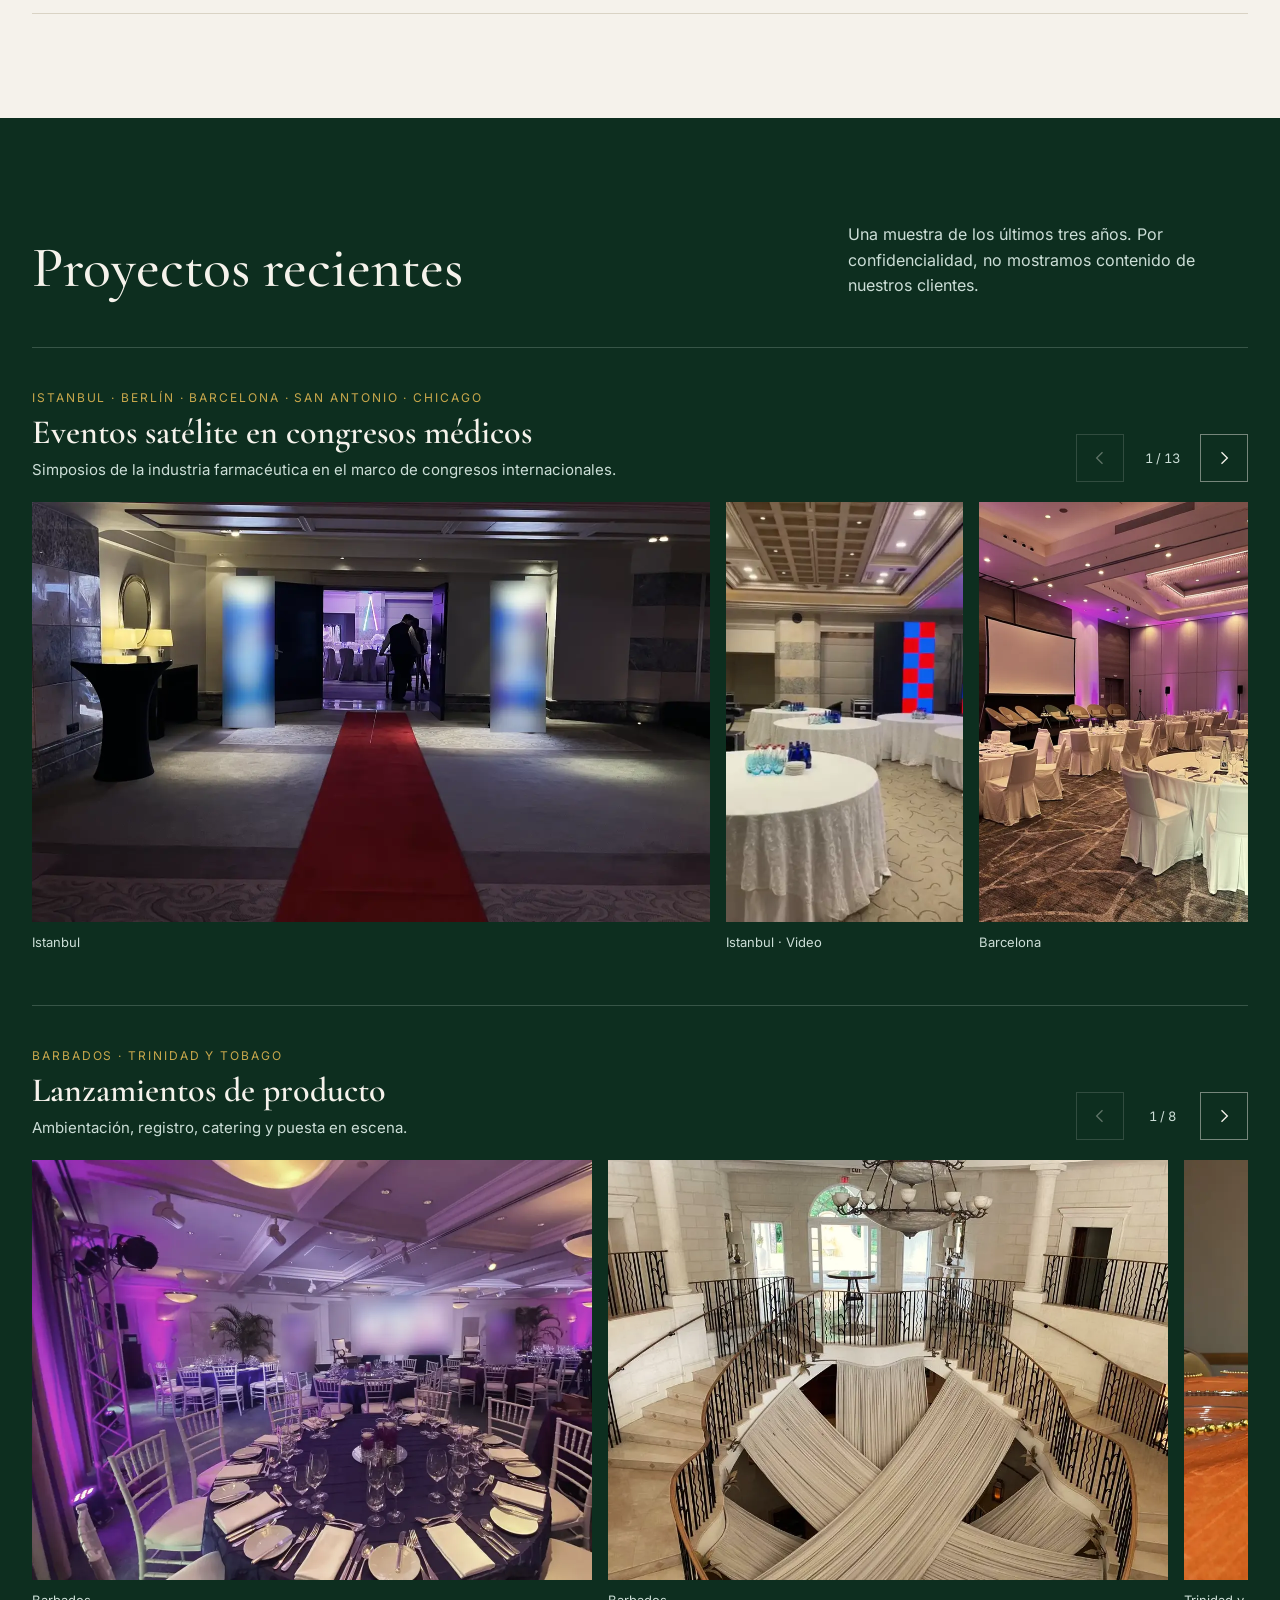
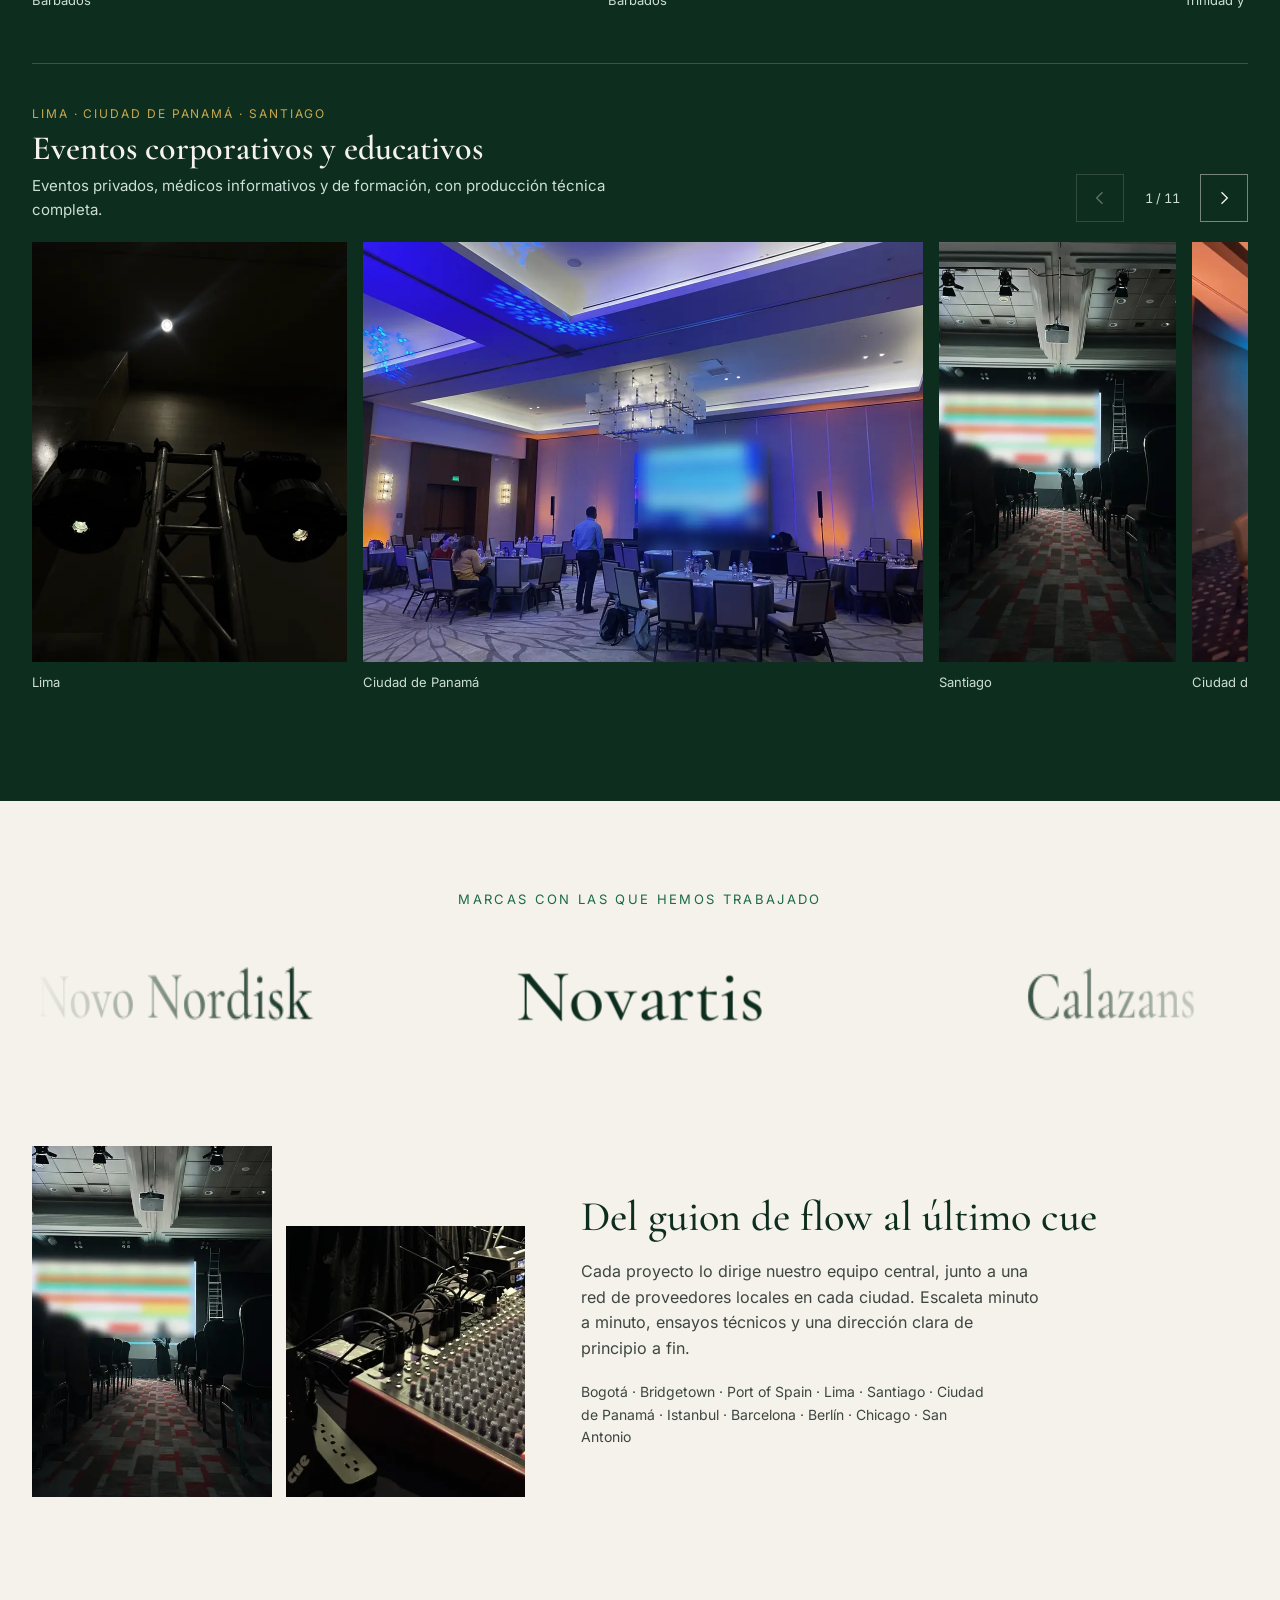
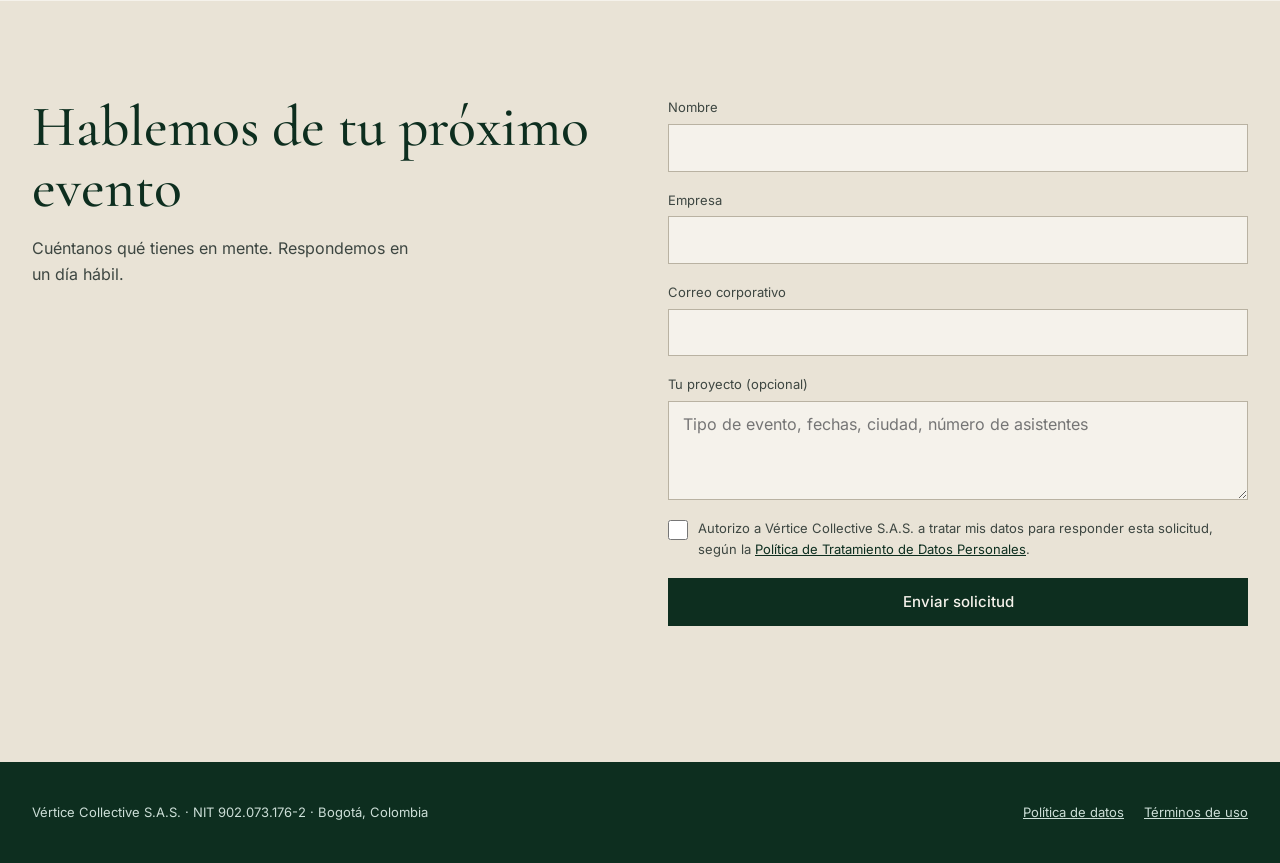
==== commit ce433cda: "Marcas girando en esfera, título del método en una línea y ajuste de texto - Las marcas giran centra" ====
--- a/index.html
+++ b/index.html
@@ -25,7 +25,7 @@
 <meta name="twitter:card" content="summary_large_image">
 <link rel="preload" href="/assets/fonts/cormorant-garamond-latin-500-normal.woff2" as="font" type="font/woff2" crossorigin>
 <link rel="preload" href="/assets/fonts/inter-latin-400-normal.woff2" as="font" type="font/woff2" crossorigin>
-<link rel="stylesheet" href="/assets/css/site.css?v=3">
+<link rel="stylesheet" href="/assets/css/site.css?v=4">
 <script type="application/ld+json">
 {
   "@context": "https://schema.org",
@@ -187,21 +187,23 @@
 
 <section class="contenedor marcas" aria-labelledby="titulo-marcas">
   <h2 id="titulo-marcas" class="etiqueta">Marcas con las que hemos trabajado</h2>
-  <ul class="rotador" data-rotador>
-    <li>Novartis</li>
-    <li>Novo Nordisk</li>
-    <li>Roche</li>
-    <li>MSD</li>
-    <li>Sandoz</li>
-    <li>SENA</li>
-    <li>Cenipalma</li>
-    <li>P&amp;M</li>
-    <li>IAB</li>
-    <li>Santillana</li>
-    <li>Richmond</li>
-    <li>Loqueleo</li>
-    <li>Calazans</li>
-  </ul>
+  <div class="esfera-marco">
+    <ul class="esfera" style="--n:13">
+      <li style="--i:0">Novartis</li>
+      <li style="--i:1">Novo Nordisk</li>
+      <li style="--i:2">Roche</li>
+      <li style="--i:3">MSD</li>
+      <li style="--i:4">Sandoz</li>
+      <li style="--i:5">SENA</li>
+      <li style="--i:6">Cenipalma</li>
+      <li style="--i:7">P&amp;M</li>
+      <li style="--i:8">IAB</li>
+      <li style="--i:9">Santillana</li>
+      <li style="--i:10">Richmond</li>
+      <li style="--i:11">Loqueleo</li>
+      <li style="--i:12">Calazans</li>
+    </ul>
+  </div>
 </section>
 
 <section id="metodo" class="contenedor metodo" aria-labelledby="titulo-metodo">
@@ -211,7 +213,7 @@
   </div>
   <div class="texto">
     <h2 id="titulo-metodo">Del guion de flow al último cue</h2>
-    <p>Cada proyecto lo dirige nuestro equipo central, con una red de proveedores locales en cada ciudad. Escaleta minuto a minuto, ensayos técnicos y una sola persona responsable de que todo salga.</p>
+    <p>Cada proyecto lo dirige nuestro equipo central, junto a una red de proveedores locales en cada ciudad. Escaleta minuto a minuto, ensayos técnicos y una dirección clara de principio a fin.</p>
     <p class="ciudades">Bogotá · Bridgetown · Port of Spain · Lima · Santiago · Ciudad de Panamá · Istanbul · Barcelona · Berlín · Chicago · San Antonio</p>
   </div>
 </section>
@@ -251,6 +253,6 @@
 </footer>
 
 <script src="/assets/js/formulario.js?v=3" defer></script>
-<script src="/assets/js/galeria.js?v=3" defer></script>
+<script src="/assets/js/galeria.js?v=4" defer></script>
 </body>
 </html>
--- a/assets/css/site.css
+++ b/assets/css/site.css
@@ -89,7 +89,8 @@
 .metodo .fotos img:first-child{aspect-ratio:3/4.4;object-fit:cover;width:100%}
 .metodo .fotos img:last-child{aspect-ratio:3/3.4;object-fit:cover;width:100%}
 .metodo .texto{display:flex;flex-direction:column;gap:20px}
-.metodo h2{font-size:clamp(34px,4vw,52px);line-height:1.05}
+.metodo h2{font-size:clamp(32px,3.3vw,46px);line-height:1.05}
+@media (min-width:1100px){.metodo{grid-template-columns:minmax(0,.85fr) minmax(0,1.15fr)}.metodo h2{white-space:nowrap}}
 .metodo .texto p{color:var(--texto-2);max-width:46ch}
 .metodo .ciudades{font-size:14px;color:var(--texto-3)}
 
@@ -160,11 +161,18 @@
 .diapo figcaption{margin-top:10px;font-size:13px;color:var(--gris-claro)}
 @media (max-width:640px){.diapo .media{height:300px;max-width:84vw}.carrusel-cabeza{align-items:start}}
 
-/* Marcas que rotan de a 3 */
-.rotador{list-style:none;margin:0;padding:0;display:flex;flex-wrap:wrap;gap:8px 40px;font-family:var(--serif);font-size:clamp(28px,3.4vw,44px);line-height:1.3;color:var(--selva)}
-.rotador.activo{display:grid;grid-template-columns:repeat(3,minmax(0,1fr));gap:24px;min-height:1.4em}
-.rotador.activo li{display:none}
-.rotador.activo li.visible{display:block;animation:entra .7s ease both}
-@keyframes entra{from{opacity:0;transform:translateY(14px)}to{opacity:1;transform:none}}
-@media (max-width:640px){.rotador.activo{grid-template-columns:1fr;gap:4px;min-height:4.2em}}
-@media (prefers-reduced-motion:reduce){.rotador.activo li.visible{animation:none}}
+/* Marcas girando en una esfera */
+.marcas{align-items:center;text-align:center}
+.esfera-marco{position:relative;width:100%;height:120px;perspective:1400px;overflow:hidden;
+  -webkit-mask-image:linear-gradient(90deg,transparent 0,#000 22%,#000 78%,transparent 100%);
+  mask-image:linear-gradient(90deg,transparent 0,#000 22%,#000 78%,transparent 100%)}
+.esfera{--r:620px;--w:260px;list-style:none;margin:0;padding:0;position:absolute;left:50%;top:50%;width:var(--w);height:60px;margin-left:calc(var(--w) / -2);margin-top:-30px;transform-style:preserve-3d;animation:gira 40s linear infinite}
+.esfera li{position:absolute;inset:0;display:flex;align-items:center;justify-content:center;white-space:nowrap;font-family:var(--serif);font-size:clamp(28px,3.2vw,42px);color:var(--selva);backface-visibility:hidden;-webkit-backface-visibility:hidden;transform:rotateY(calc(var(--i) * -360deg / var(--n))) translateZ(var(--r))}
+.esfera-marco:hover .esfera{animation-play-state:paused}
+@keyframes gira{from{transform:translateZ(calc(var(--r) * -1)) rotateY(0deg)}to{transform:translateZ(calc(var(--r) * -1)) rotateY(360deg)}}
+@media (max-width:640px){.esfera{--r:420px;--w:200px}.esfera-marco{height:90px}}
+@media (prefers-reduced-motion:reduce){
+  .esfera-marco{height:auto;perspective:none;overflow:visible;-webkit-mask-image:none;mask-image:none}
+  .esfera{position:static;width:auto;height:auto;margin:0;transform:none;animation:none;display:flex;flex-wrap:wrap;justify-content:center;gap:8px 32px}
+  .esfera li{position:static;transform:none}
+}
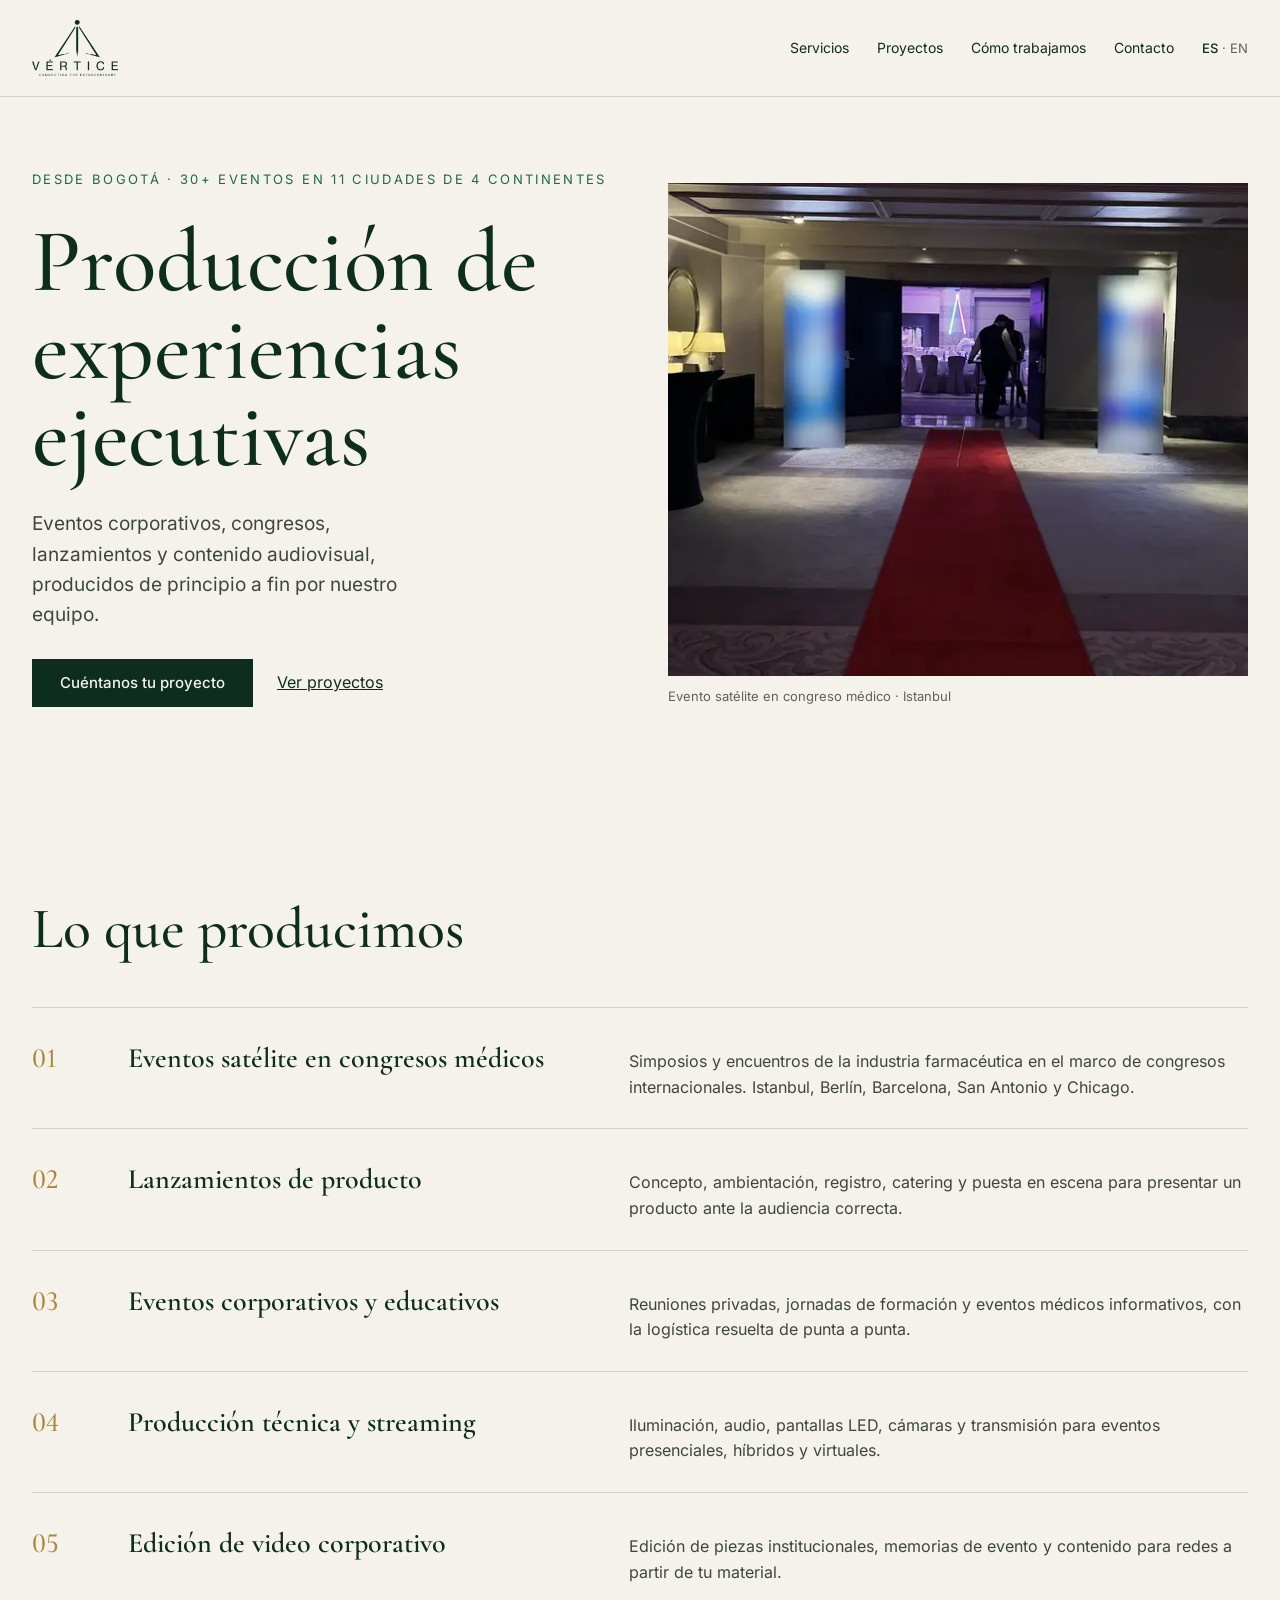
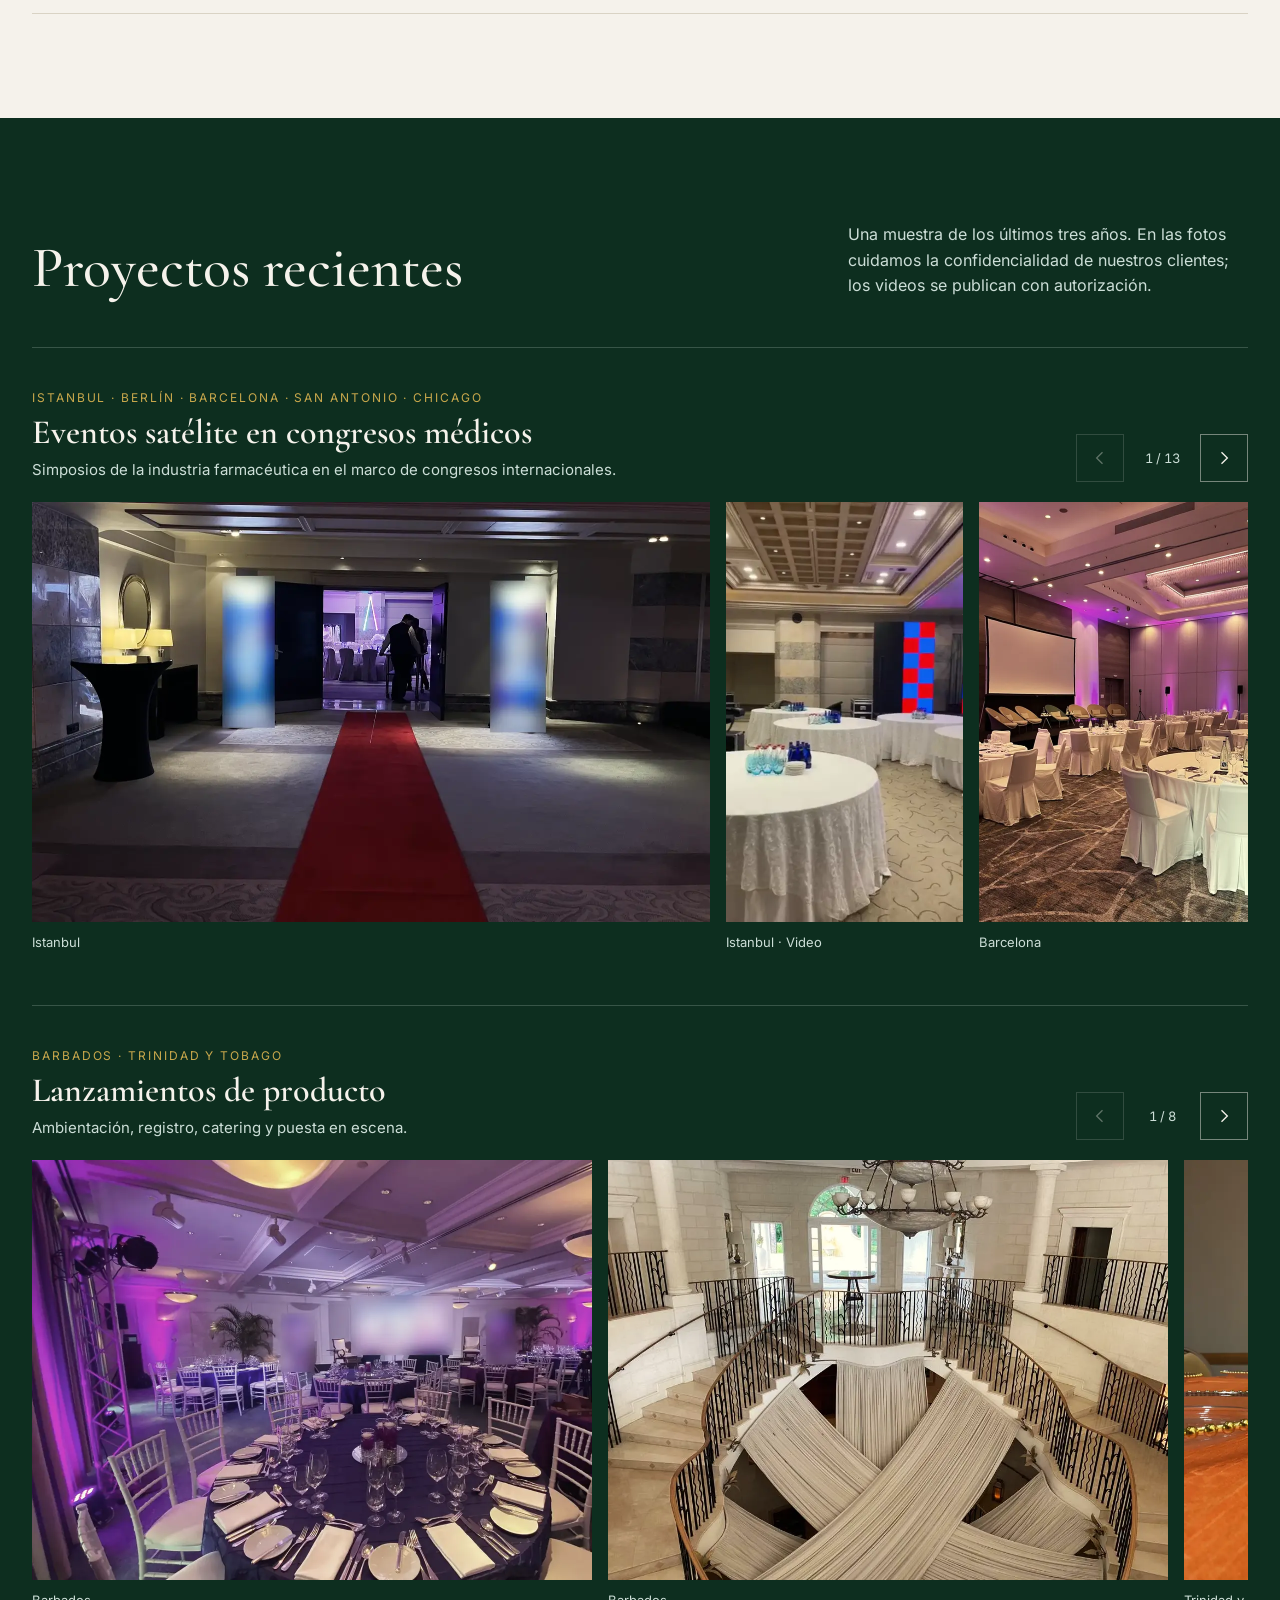
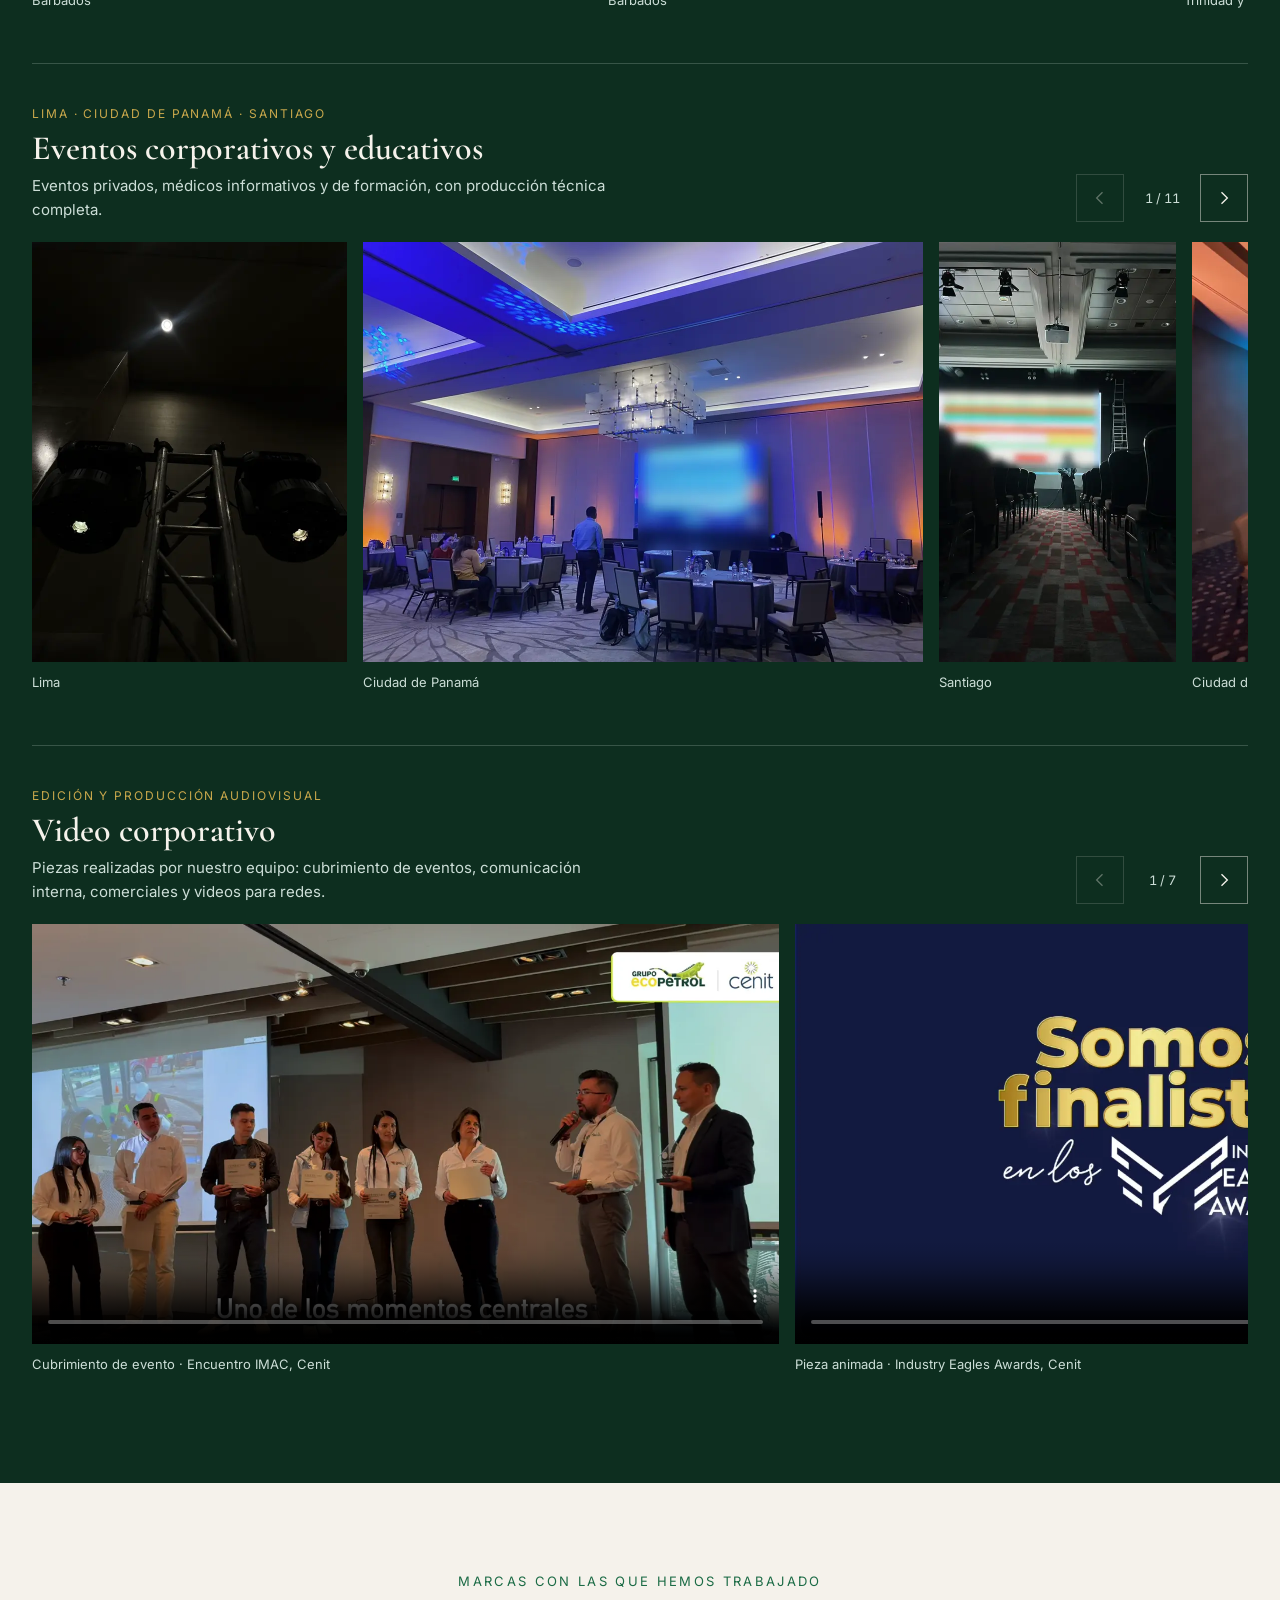
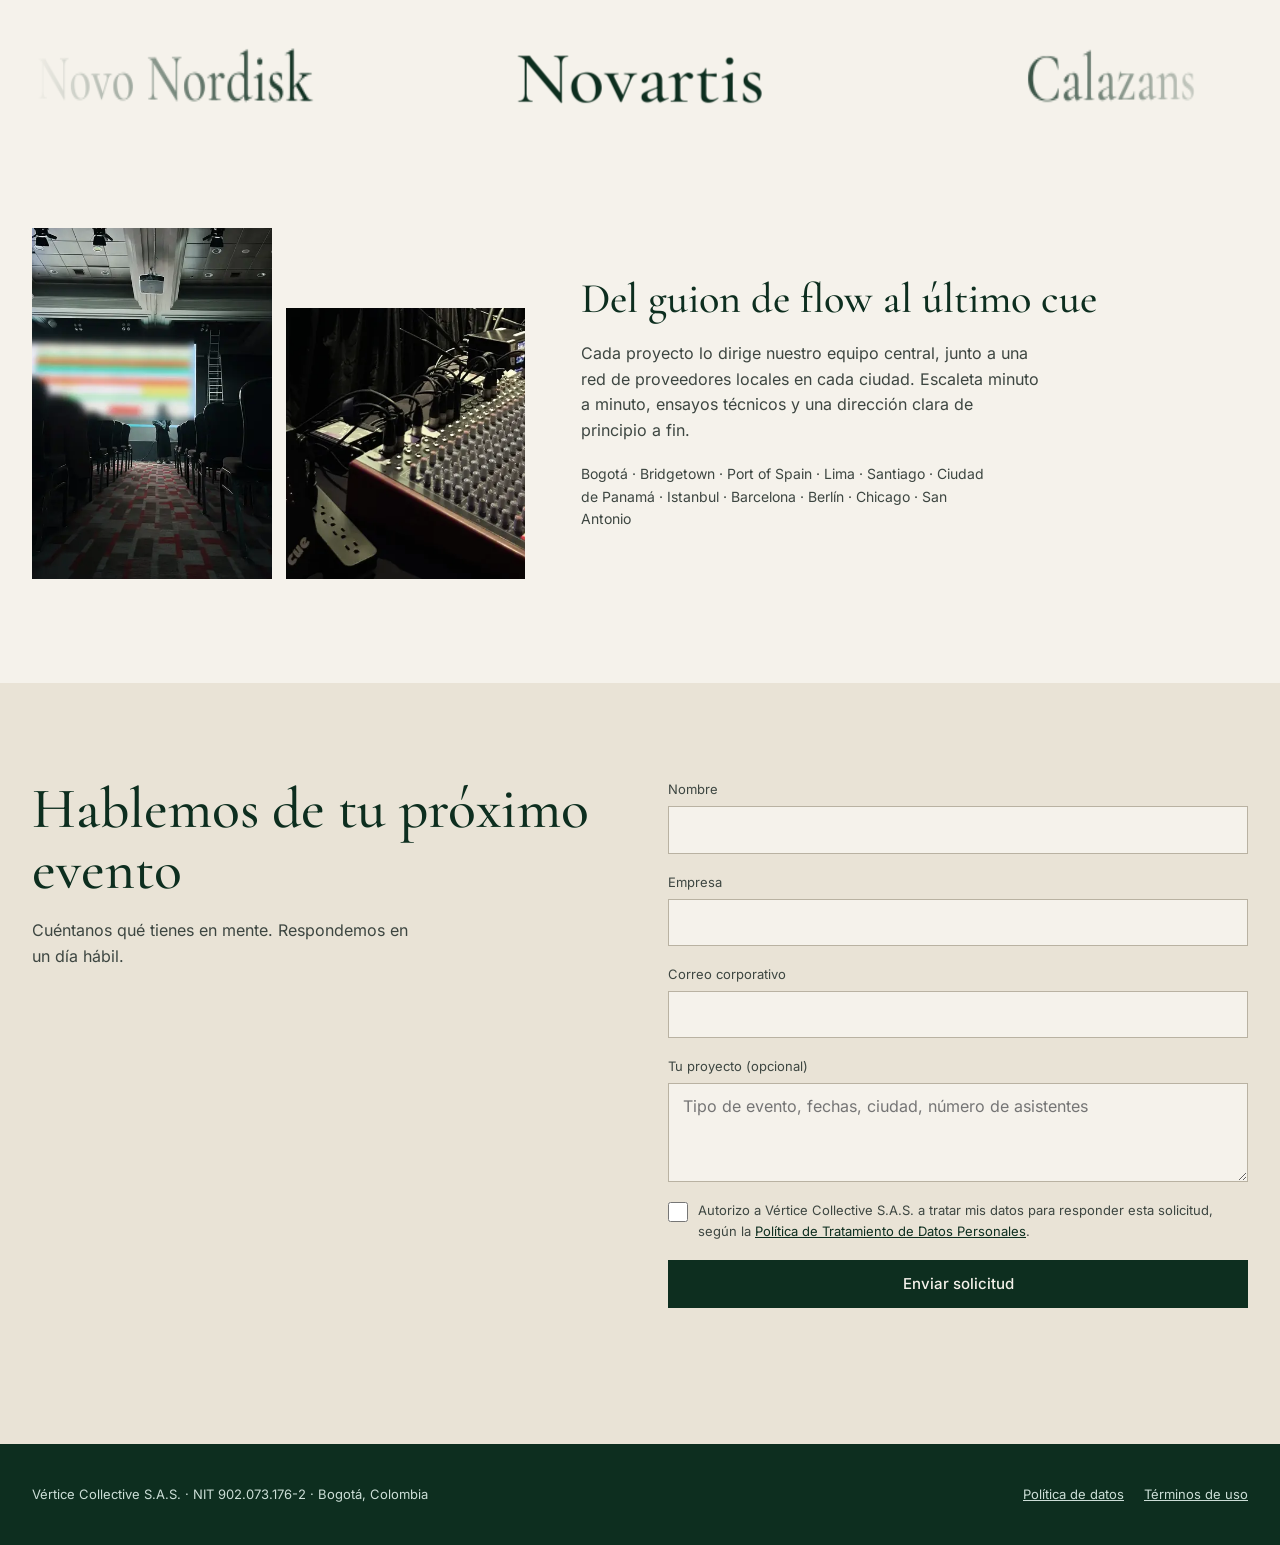
==== commit 19d35738: "Carrusel de video corporativo (7 piezas) en ES y EN Co-Authored-By: Claude Opus 5.5 <noreply@anthrop" ====
--- a/index.html
+++ b/index.html
@@ -5,10 +5,10 @@
 <meta name="viewport" content="width=device-width, initial-scale=1">
 <title>Vértice Collective | Producción de experiencias ejecutivas en Bogotá</title>
 <meta name="description" content="Producimos eventos corporativos, congresos médicos, lanzamientos de producto y contenido audiovisual. 30+ eventos en 11 ciudades de 4 continentes. Cotiza tu próximo proyecto.">
-<link rel="canonical" href="https://verticecollective.co/">
-<link rel="alternate" hreflang="es" href="https://verticecollective.co/">
-<link rel="alternate" hreflang="en" href="https://verticecollective.co/en/">
-<link rel="alternate" hreflang="x-default" href="https://verticecollective.co/">
+<link rel="canonical" href="https://www.verticecollective.co/">
+<link rel="alternate" hreflang="es" href="https://www.verticecollective.co/">
+<link rel="alternate" hreflang="en" href="https://www.verticecollective.co/en/">
+<link rel="alternate" hreflang="x-default" href="https://www.verticecollective.co/">
 <link rel="icon" type="image/png" sizes="32x32" href="/assets/favicon-32.png">
 <link rel="apple-touch-icon" href="/assets/apple-touch-icon.png">
 <meta name="theme-color" content="#0D2E1F">
@@ -16,27 +16,27 @@
 <meta property="og:site_name" content="Vértice Collective">
 <meta property="og:locale" content="es_CO">
 <meta property="og:locale:alternate" content="en_US">
-<meta property="og:url" content="https://verticecollective.co/">
+<meta property="og:url" content="https://www.verticecollective.co/">
 <meta property="og:title" content="Vértice Collective | Producción de experiencias ejecutivas">
 <meta property="og:description" content="Eventos corporativos, congresos médicos, lanzamientos y contenido audiovisual. Desde Bogotá, en 11 ciudades de 4 continentes.">
-<meta property="og:image" content="https://verticecollective.co/assets/img/og-vertice.jpg">
+<meta property="og:image" content="https://www.verticecollective.co/assets/img/og-vertice.jpg">
 <meta property="og:image:width" content="1200">
 <meta property="og:image:height" content="630">
 <meta name="twitter:card" content="summary_large_image">
 <link rel="preload" href="/assets/fonts/cormorant-garamond-latin-500-normal.woff2" as="font" type="font/woff2" crossorigin>
 <link rel="preload" href="/assets/fonts/inter-latin-400-normal.woff2" as="font" type="font/woff2" crossorigin>
-<link rel="stylesheet" href="/assets/css/site.css?v=4">
+<link rel="stylesheet" href="/assets/css/site.css?v=5">
 <script type="application/ld+json">
 {
   "@context": "https://schema.org",
   "@type": "ProfessionalService",
-  "@id": "https://verticecollective.co/#empresa",
+  "@id": "https://www.verticecollective.co/#empresa",
   "name": "Vértice Collective",
   "legalName": "Vértice Collective S.A.S.",
   "taxID": "902.073.176-2",
-  "url": "https://verticecollective.co/",
-  "logo": "https://verticecollective.co/assets/img/logo-vertice-selva.png",
-  "image": "https://verticecollective.co/assets/img/og-vertice.jpg",
+  "url": "https://www.verticecollective.co/",
+  "logo": "https://www.verticecollective.co/assets/img/logo-vertice-selva.png",
+  "image": "https://www.verticecollective.co/assets/img/og-vertice.jpg",
   "description": "Productora de experiencias ejecutivas: eventos corporativos, eventos satélite en congresos médicos, lanzamientos de producto, producción técnica y streaming, y edición de video corporativo.",
   "address": {"@type": "PostalAddress", "addressLocality": "Bogotá", "addressRegion": "Bogotá D.C.", "addressCountry": "CO"},
   "areaServed": ["Colombia", "Latinoamérica", "Caribe", "Europa", "Estados Unidos"],
@@ -100,7 +100,7 @@
   <div class="contenedor seccion">
     <div class="cabeza">
       <h2 id="titulo-proyectos">Proyectos recientes</h2>
-      <p>Una muestra de los últimos tres años. Por confidencialidad, no mostramos contenido de nuestros clientes.</p>
+      <p>Una muestra de los últimos tres años. En las fotos cuidamos la confidencialidad de nuestros clientes; los videos se publican con autorización.</p>
     </div>
     <div class="carrusel" data-carrusel>
       <div class="carrusel-cabeza">
@@ -180,6 +180,29 @@
         <li class="diapo"><figure><img class="media" src="/assets/img/galeria/panama-salon-2.webp" width="1120" height="840" alt="Salón en montaje con escenario y truss · Ciudad de Panamá" loading="lazy" decoding="async"><figcaption>Ciudad de Panamá</figcaption></figure></li>
         <li class="diapo"><figure><img class="media" src="/assets/img/galeria/lima-luces-2.webp" width="630" height="840" alt="Luces en torre de truss · Lima" loading="lazy" decoding="async"><figcaption>Lima</figcaption></figure></li>
         <li class="diapo"><figure><img class="media" src="/assets/img/galeria/lima-backstage.webp" width="630" height="840" alt="Distribución eléctrica junto al escenario · Lima" loading="lazy" decoding="async"><figcaption>Lima</figcaption></figure></li>
+      </ul>
+    </div>
+    <div class="carrusel" data-carrusel>
+      <div class="carrusel-cabeza">
+        <div class="carrusel-texto">
+          <p class="lugar">Edición y producción audiovisual</p>
+          <h3>Video corporativo</h3>
+          <p class="desc">Piezas realizadas por nuestro equipo: cubrimiento de eventos, comunicación interna, comerciales y videos para redes.</p>
+        </div>
+        <div class="controles">
+          <button type="button" class="ctrl" data-anterior aria-label="Video anterior"><svg aria-hidden="true" width="20" height="20" viewBox="0 0 24 24" fill="none" stroke="currentColor" stroke-width="1.6"><path d="M15 5l-7 7 7 7"/></svg></button>
+          <span class="contador" aria-live="polite"><span data-actual>1</span> / 7</span>
+          <button type="button" class="ctrl" data-siguiente aria-label="Video siguiente"><svg aria-hidden="true" width="20" height="20" viewBox="0 0 24 24" fill="none" stroke="currentColor" stroke-width="1.6"><path d="M9 5l7 7-7 7"/></svg></button>
+        </div>
+      </div>
+      <ul class="pista pista-video" tabindex="0" aria-label="Galería: Video corporativo">
+        <li class="diapo"><figure><video class="media" controls playsinline preload="none" width="1280" height="720" poster="/assets/img/video/encuentro-imac.webp" aria-label="Cubrimiento de evento · Encuentro IMAC, Cenit"><source src="/assets/video/encuentro-imac.mp4" type="video/mp4"></video><figcaption>Cubrimiento de evento · Encuentro IMAC, Cenit</figcaption></figure></li>
+        <li class="diapo"><figure><video class="media" controls playsinline preload="none" width="1280" height="720" poster="/assets/img/video/industry-eagles-awards.webp" aria-label="Pieza animada · Industry Eagles Awards, Cenit"><source src="/assets/video/industry-eagles-awards.mp4" type="video/mp4"></video><figcaption>Pieza animada · Industry Eagles Awards, Cenit</figcaption></figure></li>
+        <li class="diapo"><figure><video class="media" controls playsinline preload="none" width="1280" height="720" poster="/assets/img/video/mantenimiento-estacion.webp" aria-label="Video de operación · Estación Cisneros, Cenit"><source src="/assets/video/mantenimiento-estacion.mp4" type="video/mp4"></video><figcaption>Video de operación · Estación Cisneros, Cenit</figcaption></figure></li>
+        <li class="diapo"><figure><video class="media" controls playsinline preload="none" width="1280" height="720" poster="/assets/img/video/comercial-tomi-simple.webp" aria-label="Comercial de producto · TOMi Simple"><source src="/assets/video/comercial-tomi-simple.mp4" type="video/mp4"></video><figcaption>Comercial de producto · TOMi Simple</figcaption></figure></li>
+        <li class="diapo"><figure><video class="media" controls playsinline preload="none" width="1280" height="720" poster="/assets/img/video/promo-fyah-project.webp" aria-label="Video promocional · Fyah Project"><source src="/assets/video/promo-fyah-project.mp4" type="video/mp4"></video><figcaption>Video promocional · Fyah Project</figcaption></figure></li>
+        <li class="diapo"><figure><video class="media" controls playsinline preload="none" width="576" height="720" poster="/assets/img/video/promo-edit-crew-1.webp" aria-label="Video para redes · Edit Crew"><source src="/assets/video/promo-edit-crew-1.mp4" type="video/mp4"></video><figcaption>Video para redes · Edit Crew</figcaption></figure></li>
+        <li class="diapo"><figure><video class="media" controls playsinline preload="none" width="576" height="720" poster="/assets/img/video/promo-edit-crew-2.webp" aria-label="Video para redes · Edit Crew"><source src="/assets/video/promo-edit-crew-2.mp4" type="video/mp4"></video><figcaption>Video para redes · Edit Crew</figcaption></figure></li>
       </ul>
     </div>
   </div>
@@ -253,6 +276,6 @@
 </footer>
 
 <script src="/assets/js/formulario.js?v=3" defer></script>
-<script src="/assets/js/galeria.js?v=4" defer></script>
+<script src="/assets/js/galeria.js?v=5" defer></script>
 </body>
 </html>
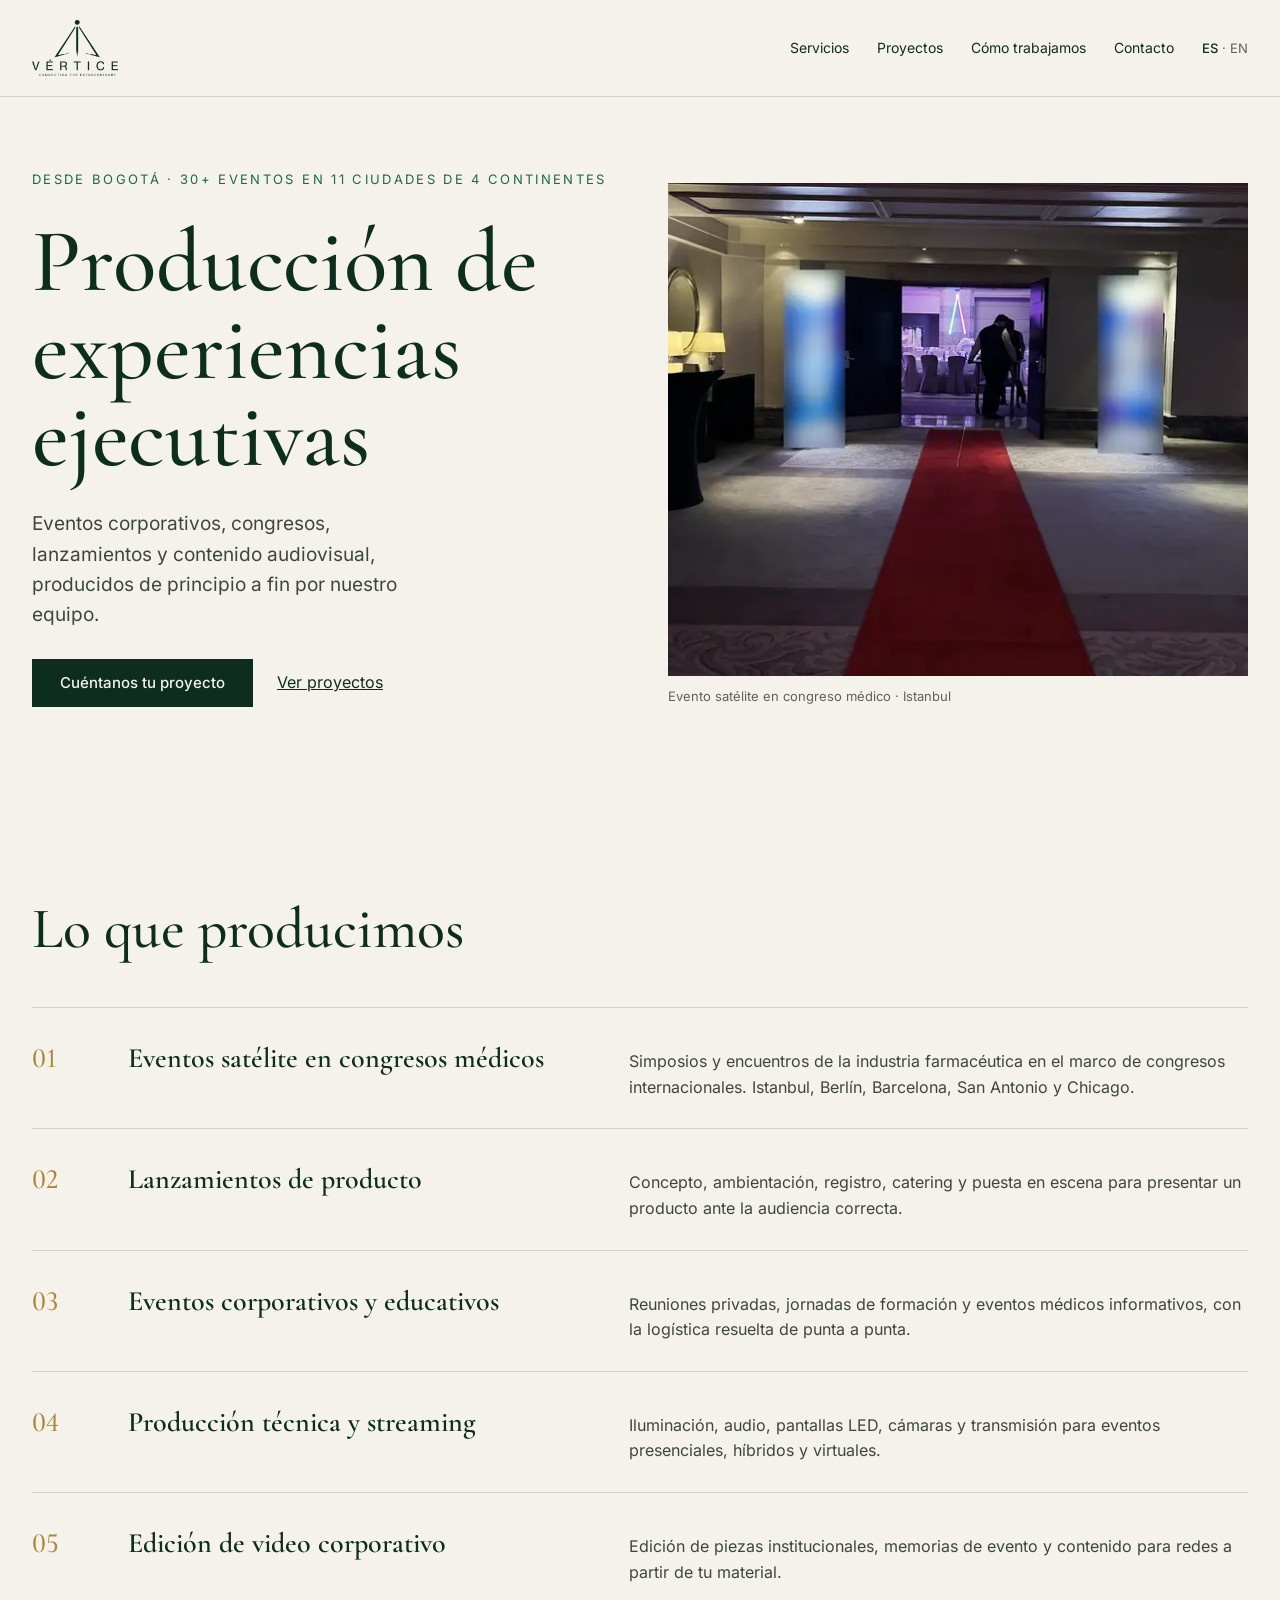
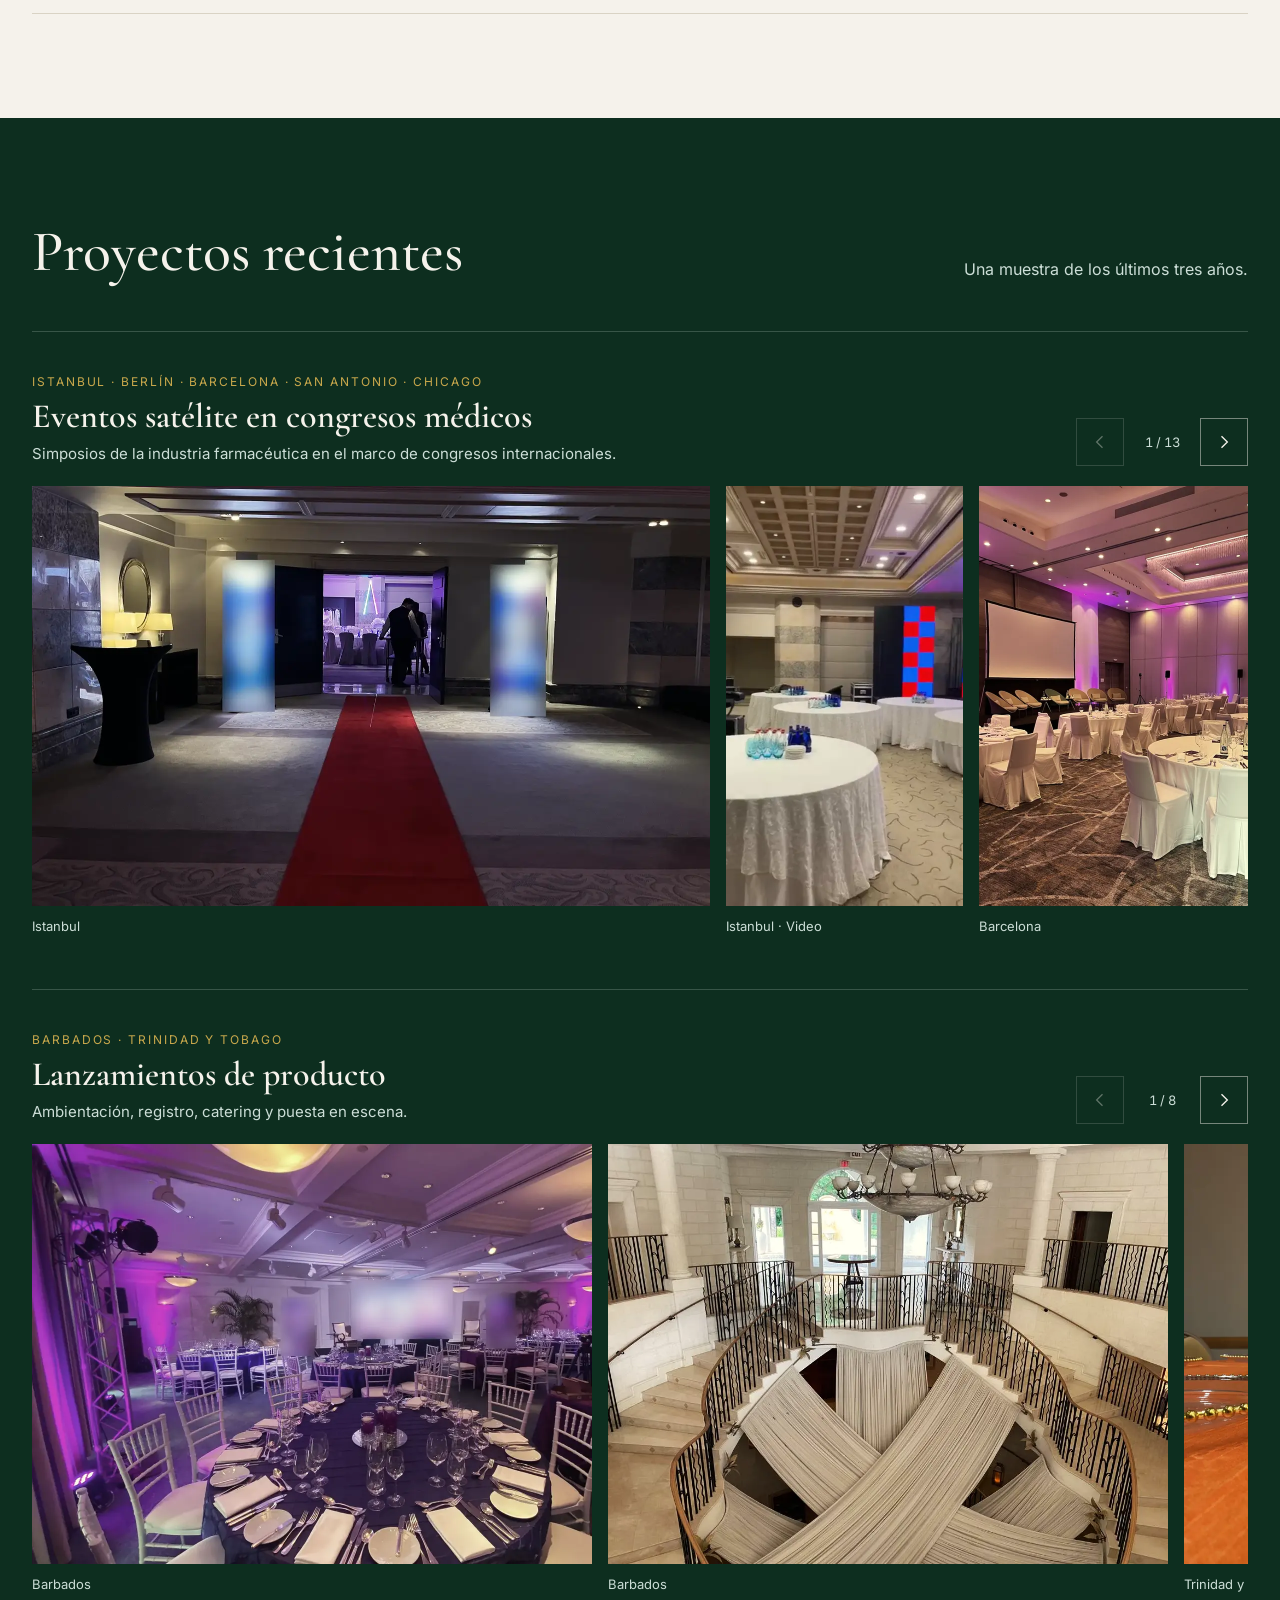
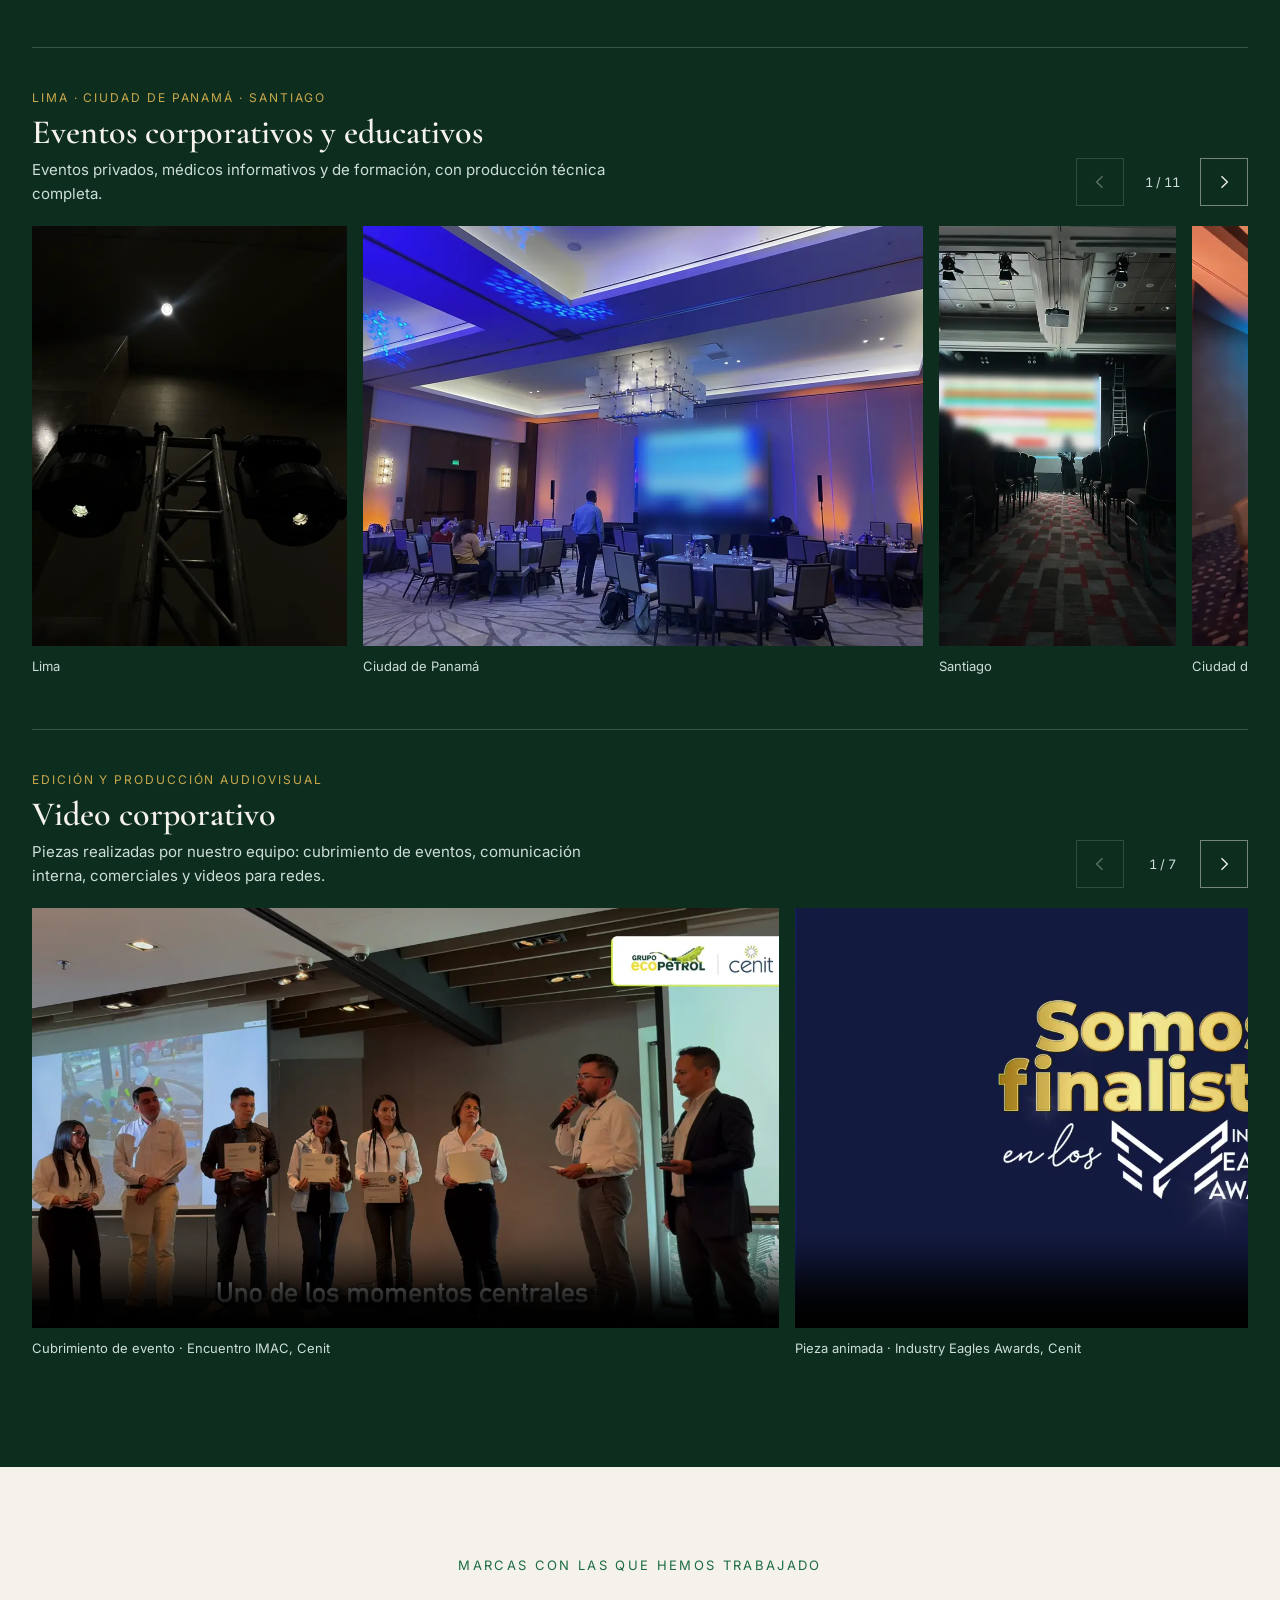
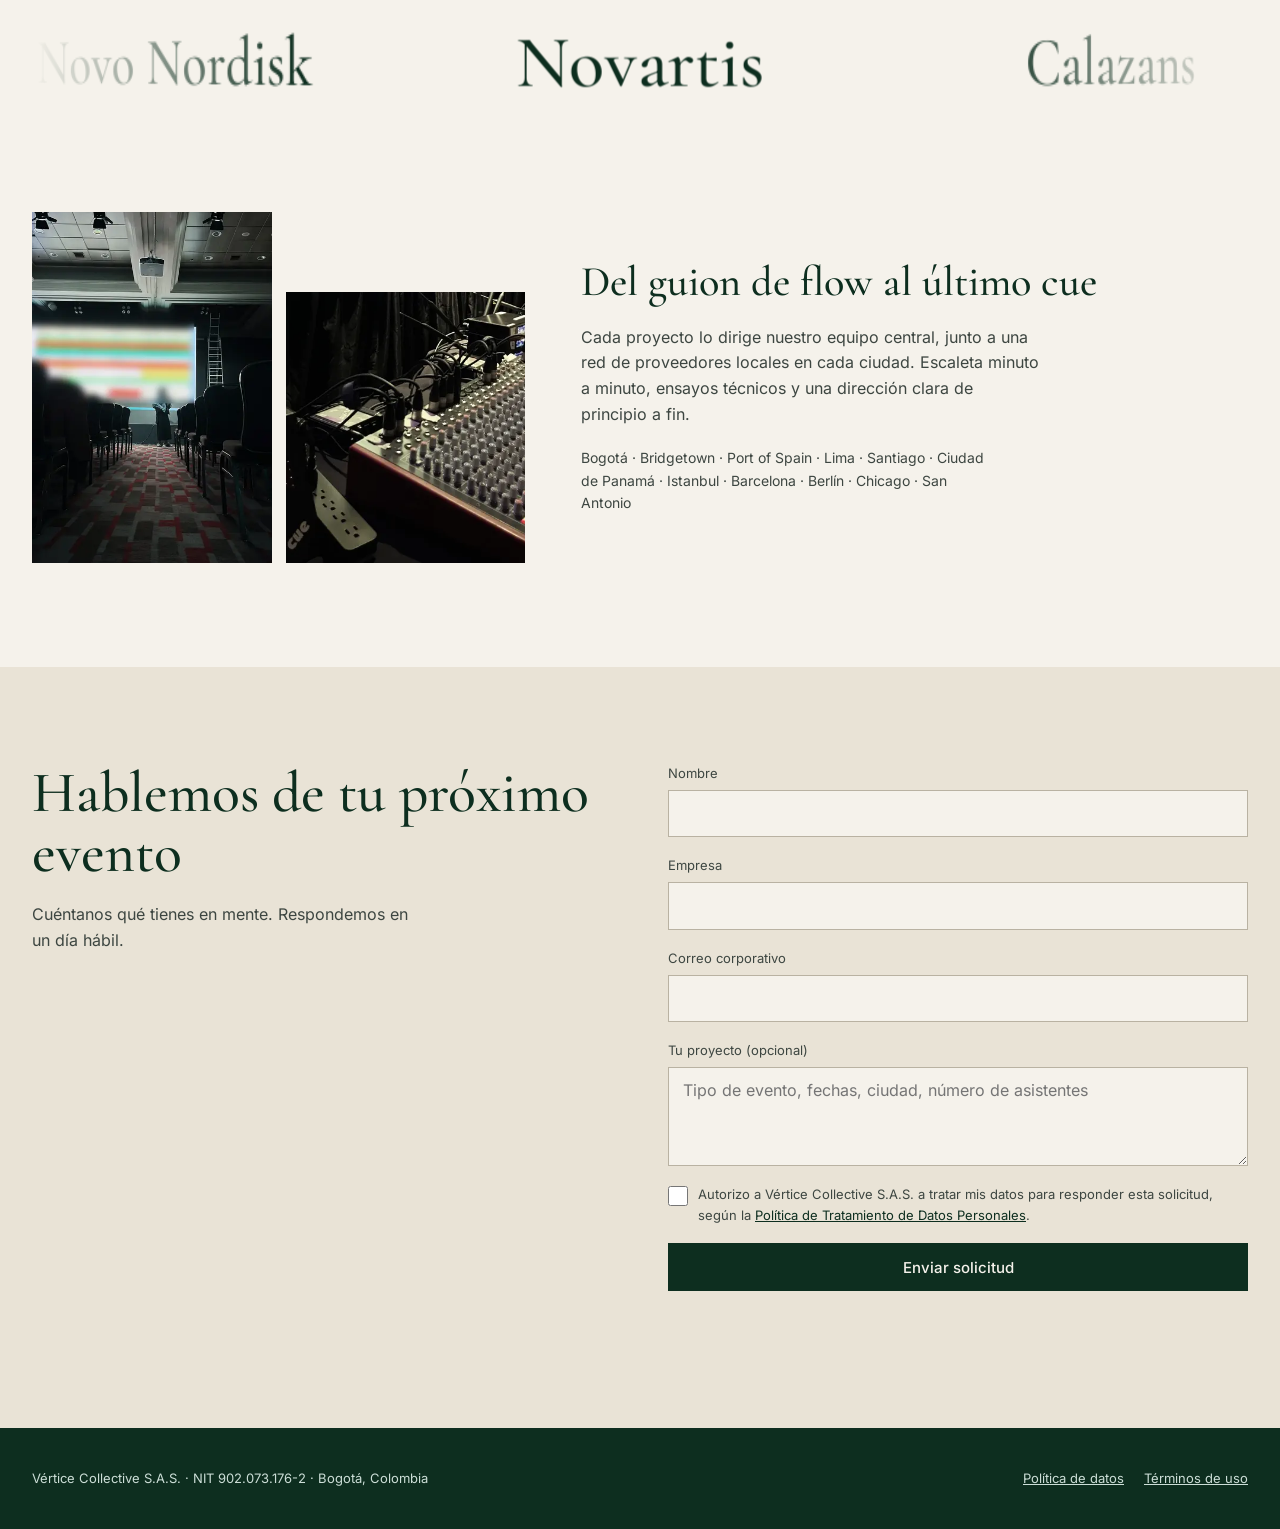
==== commit 554f6182: "Quitar mención de confidencialidad en proyectos Co-Authored-By: Claude Opus 5.5 <noreply@anthropic.c" ====
--- a/index.html
+++ b/index.html
@@ -100,7 +100,7 @@
   <div class="contenedor seccion">
     <div class="cabeza">
       <h2 id="titulo-proyectos">Proyectos recientes</h2>
-      <p>Una muestra de los últimos tres años. En las fotos cuidamos la confidencialidad de nuestros clientes; los videos se publican con autorización.</p>
+      <p>Una muestra de los últimos tres años.</p>
     </div>
     <div class="carrusel" data-carrusel>
       <div class="carrusel-cabeza">
--- a/assets/css/site.css
+++ b/assets/css/site.css
@@ -176,3 +176,4 @@
   .esfera{position:static;width:auto;height:auto;margin:0;transform:none;animation:none;display:flex;flex-wrap:wrap;justify-content:center;gap:8px 32px}
   .esfera li{position:static;transform:none}
 }
+@media (max-width:640px){.pista-video .media{height:auto;width:84vw;max-height:420px;object-fit:contain}}
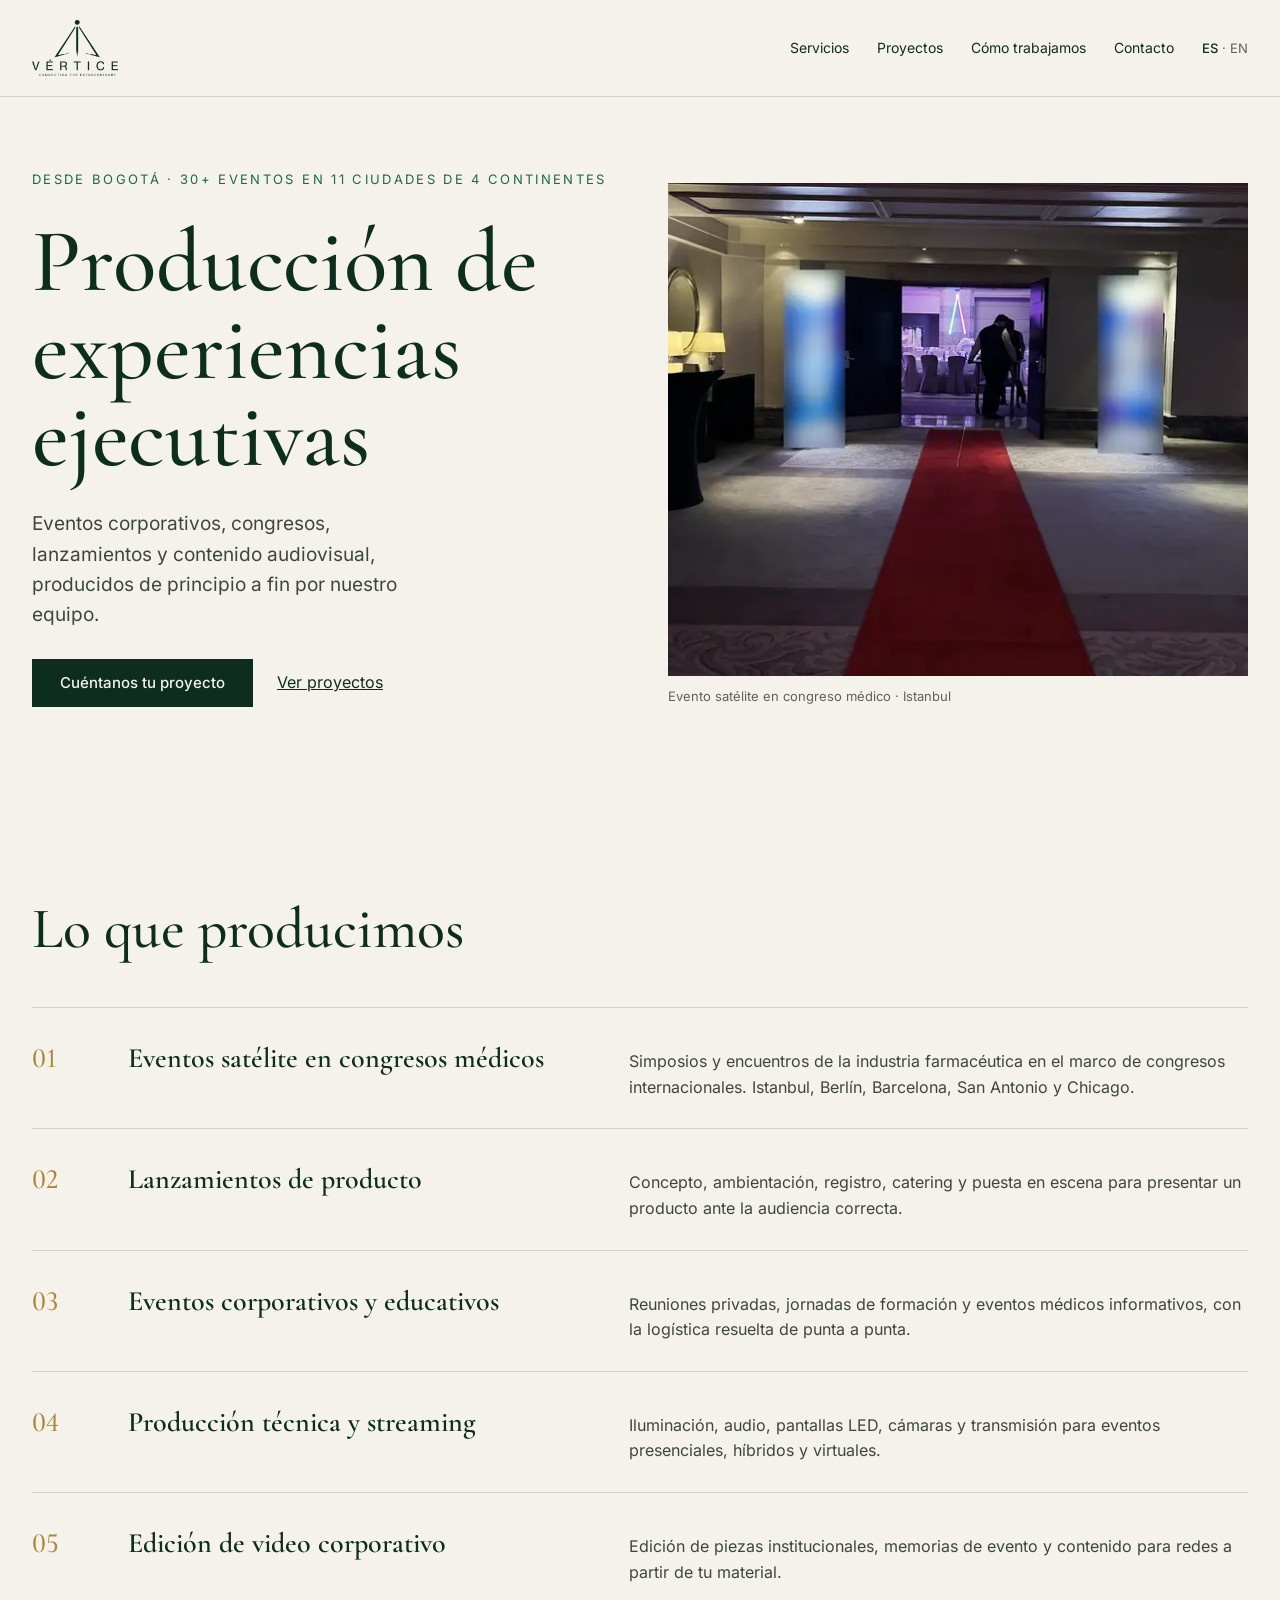
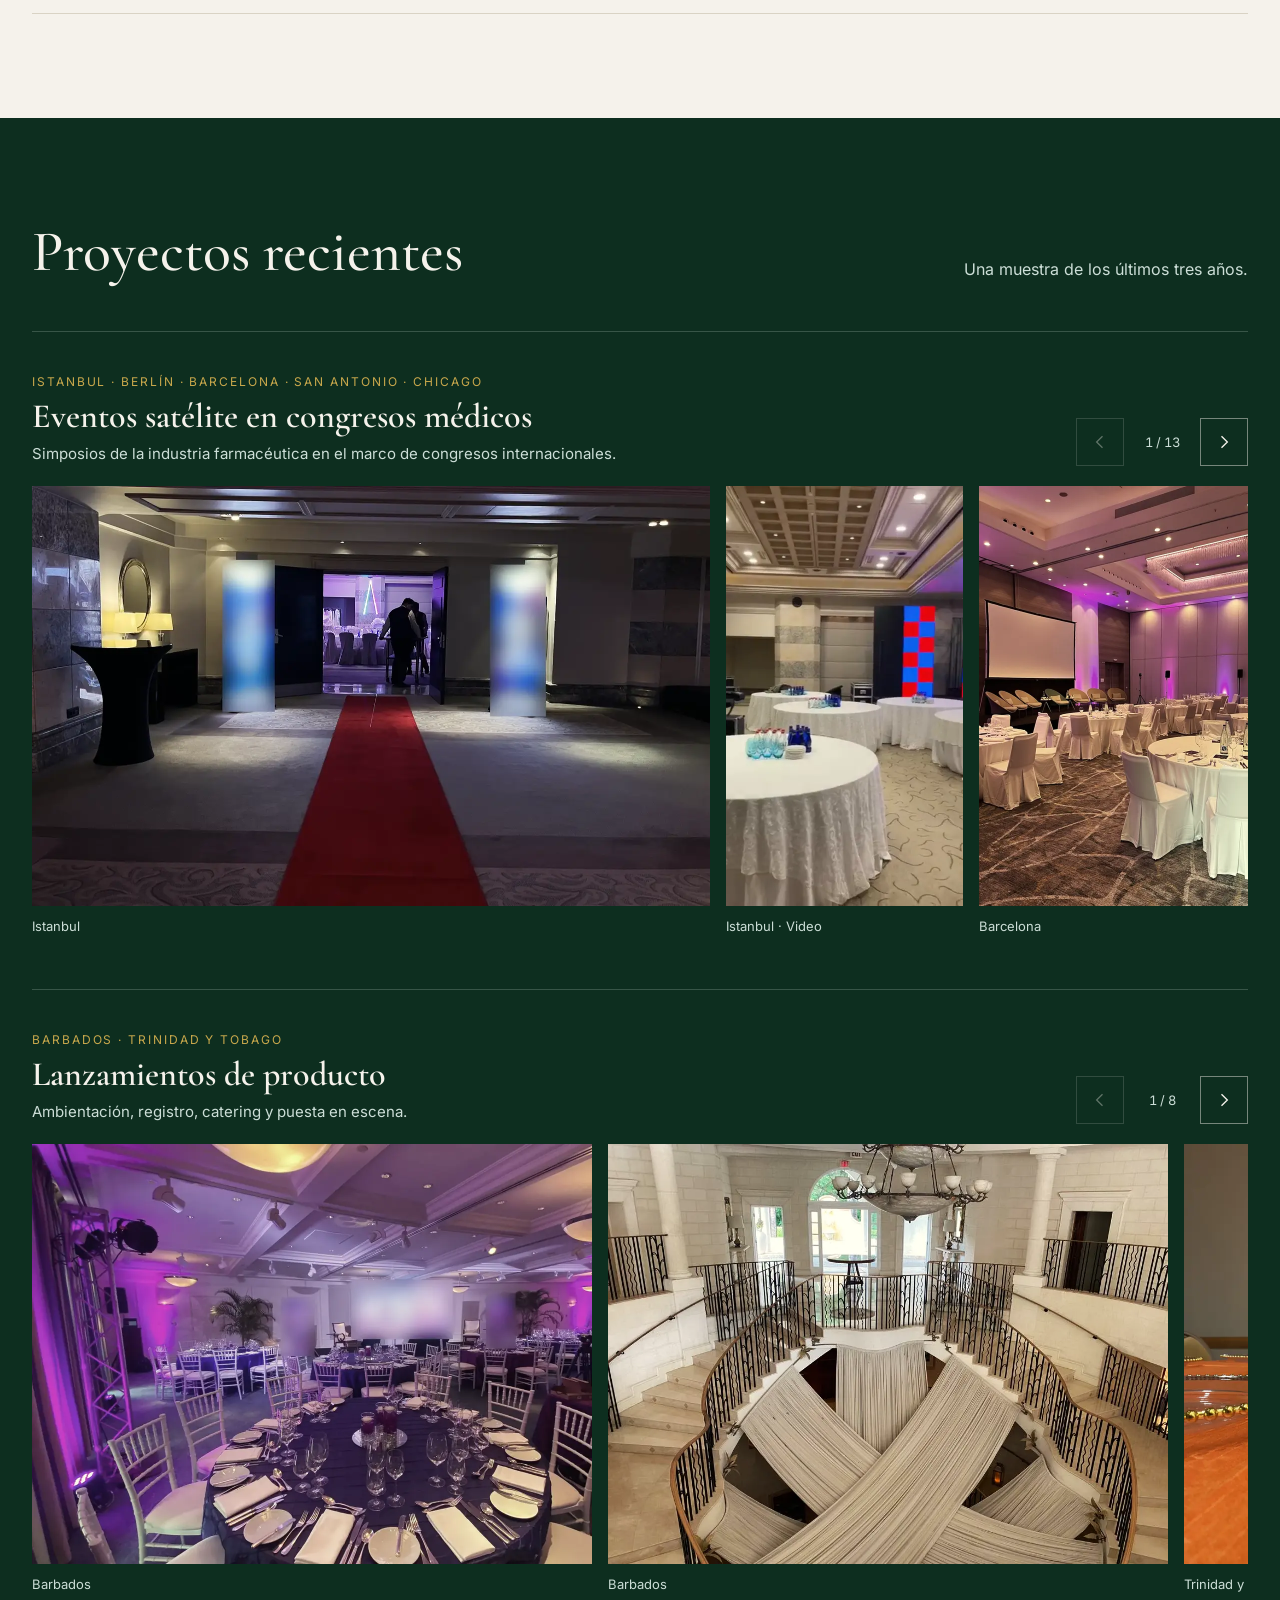
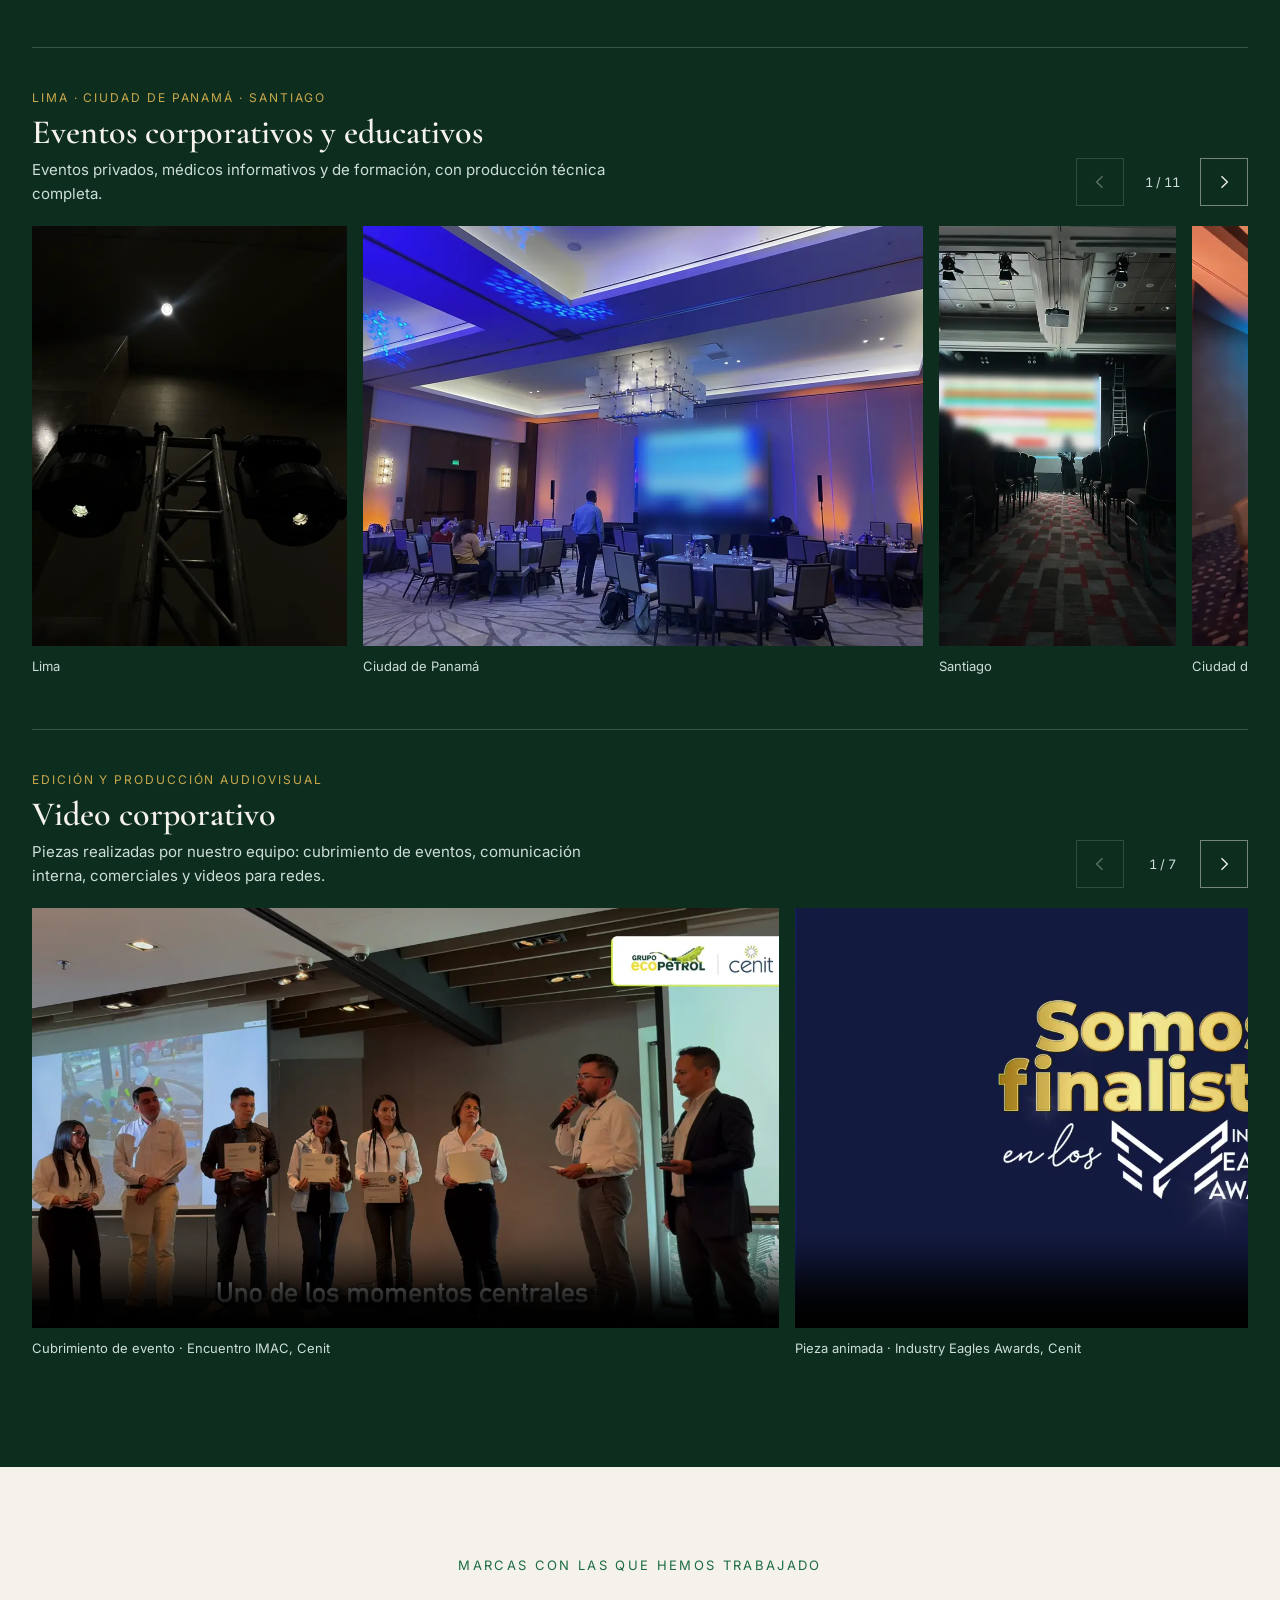
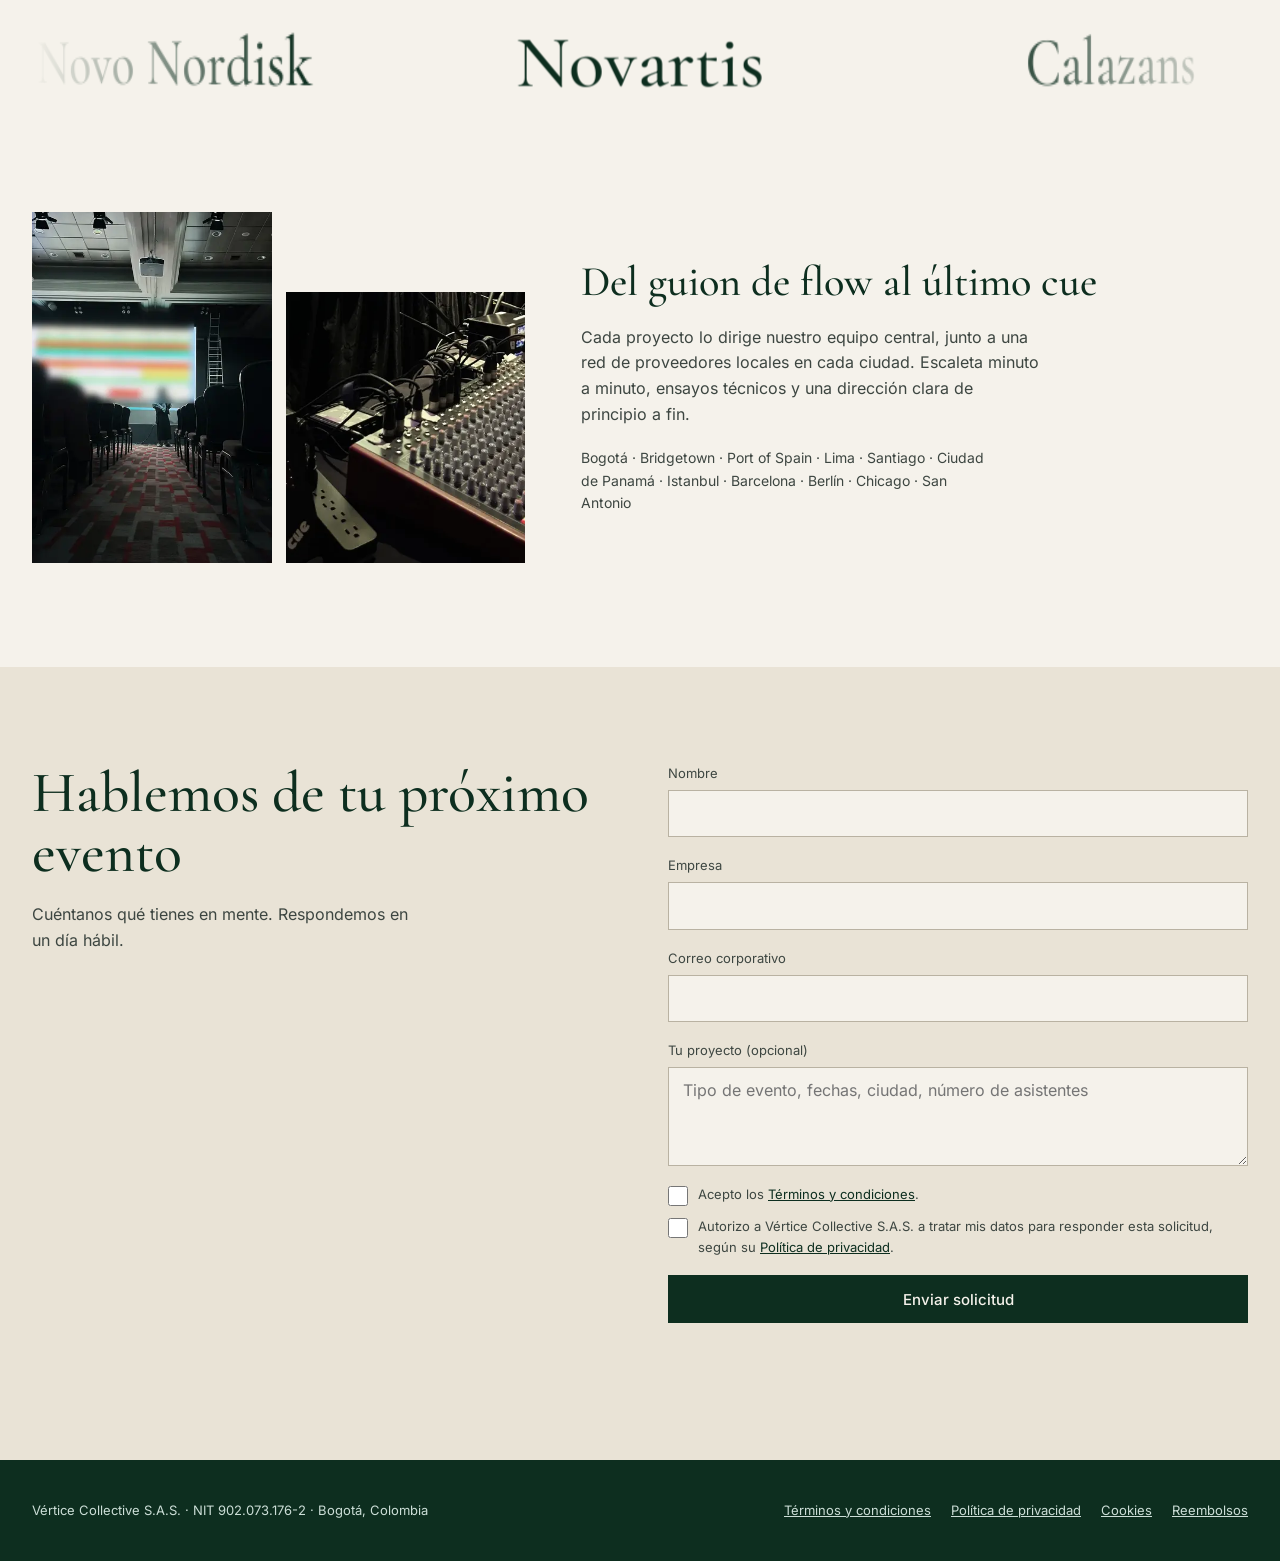
==== commit d84802f8: "Cumplimiento legal: términos, privacidad, cookies y reembolsos ES/EN; casillas separadas y registro " ====
--- a/index.html
+++ b/index.html
@@ -25,7 +25,7 @@
 <meta name="twitter:card" content="summary_large_image">
 <link rel="preload" href="/assets/fonts/cormorant-garamond-latin-500-normal.woff2" as="font" type="font/woff2" crossorigin>
 <link rel="preload" href="/assets/fonts/inter-latin-400-normal.woff2" as="font" type="font/woff2" crossorigin>
-<link rel="stylesheet" href="/assets/css/site.css?v=5">
+<link rel="stylesheet" href="/assets/css/site.css?v=6">
 <script type="application/ld+json">
 {
   "@context": "https://schema.org",
@@ -253,7 +253,8 @@
         <label class="campo">Empresa<input type="text" name="company" autocomplete="organization"></label>
         <label class="campo">Correo corporativo<input type="email" name="email" autocomplete="email" required></label>
         <label class="campo">Tu proyecto (opcional)<textarea name="message" rows="3" placeholder="Tipo de evento, fechas, ciudad, número de asistentes"></textarea></label>
-        <label class="autorizacion"><input type="checkbox" name="autorizacion" value="Sí" required><span>Autorizo a Vértice Collective S.A.S. a tratar mis datos para responder esta solicitud, según la <a href="/politica-de-datos">Política de Tratamiento de Datos Personales</a>.</span></label>
+        <label class="autorizacion"><input type="checkbox" name="acepta_terminos" value="Sí" required><span>Acepto los <a href="/terminos" target="_blank" rel="noopener">Términos y condiciones</a>.</span></label>
+        <label class="autorizacion"><input type="checkbox" name="autorizacion" value="Sí" required><span>Autorizo a Vértice Collective S.A.S. a tratar mis datos para responder esta solicitud, según su <a href="/politica-de-datos" target="_blank" rel="noopener">Política de privacidad</a>.</span></label>
         <div class="trampa" aria-hidden="true"><label>No llenar<input type="checkbox" name="botcheck" tabindex="-1" autocomplete="off"></label></div>
         <button class="boton" type="submit">Enviar solicitud</button>
         <p class="estado" role="status" aria-live="polite"></p>
@@ -271,11 +272,11 @@
 <footer class="pie">
   <div class="contenedor">
     <span>Vértice Collective S.A.S. · NIT 902.073.176-2 · Bogotá, Colombia</span>
-    <nav aria-label="Legal"><a href="/politica-de-datos">Política de datos</a><a href="/terminos">Términos de uso</a></nav>
+    <nav aria-label="Legal"><a href="/terminos">Términos y condiciones</a><a href="/politica-de-datos">Política de privacidad</a><a href="/cookies">Cookies</a><a href="/reembolsos">Reembolsos</a></nav>
   </div>
 </footer>
 
-<script src="/assets/js/formulario.js?v=3" defer></script>
+<script src="/assets/js/formulario.js?v=4" defer></script>
 <script src="/assets/js/galeria.js?v=5" defer></script>
 </body>
 </html>
--- a/assets/css/site.css
+++ b/assets/css/site.css
@@ -105,6 +105,7 @@
 .campo textarea{resize:vertical;min-height:96px}
 .campo input:focus,.campo textarea:focus{border-color:var(--esmeralda);outline:none;box-shadow:0 0 0 3px rgba(27,107,69,.18)}
 .autorizacion{display:flex;gap:10px;align-items:flex-start;font-size:13px;color:var(--texto-2)}
+.autorizacion+.autorizacion{margin-top:-8px}
 .autorizacion input{width:20px;height:20px;margin:2px 0 0;flex:none;accent-color:var(--selva)}
 .trampa{position:absolute;left:-9999px;width:1px;height:1px;overflow:hidden}
 .estado{font-size:14px;min-height:1.6em}
@@ -126,6 +127,9 @@
 .legal p,.legal li{color:var(--texto-2)}
 .legal p+p{margin-top:12px}
 .legal ul{padding-left:20px}
+.legal .vigencia{font-size:14px;color:var(--texto-3)}
+.legal .nota-legal{background:var(--arena);padding:16px 20px;font-size:14px;margin:24px 0 0}
+.legal strong{color:var(--texto);font-weight:600}
 .legal .aviso{background:var(--arena);padding:16px 20px;font-size:14px;margin:24px 0}
 
 @media (max-width:640px){
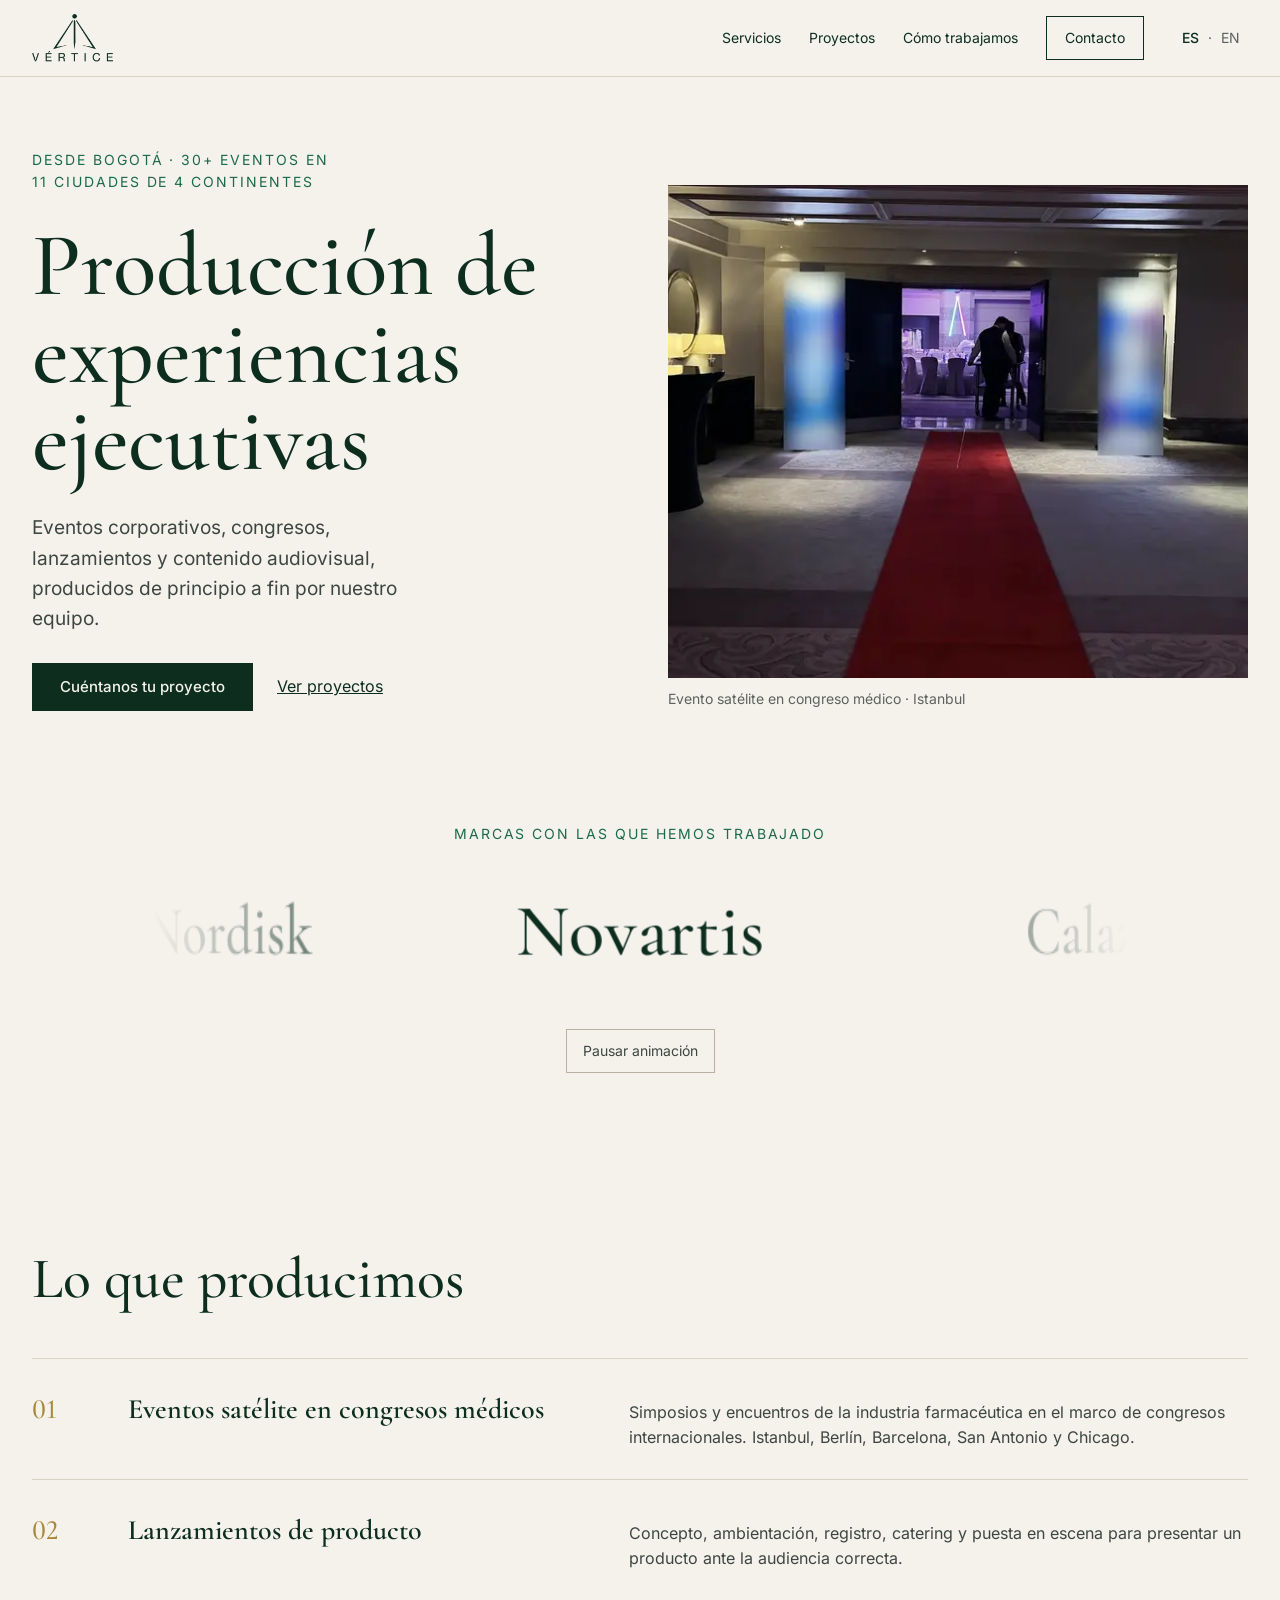
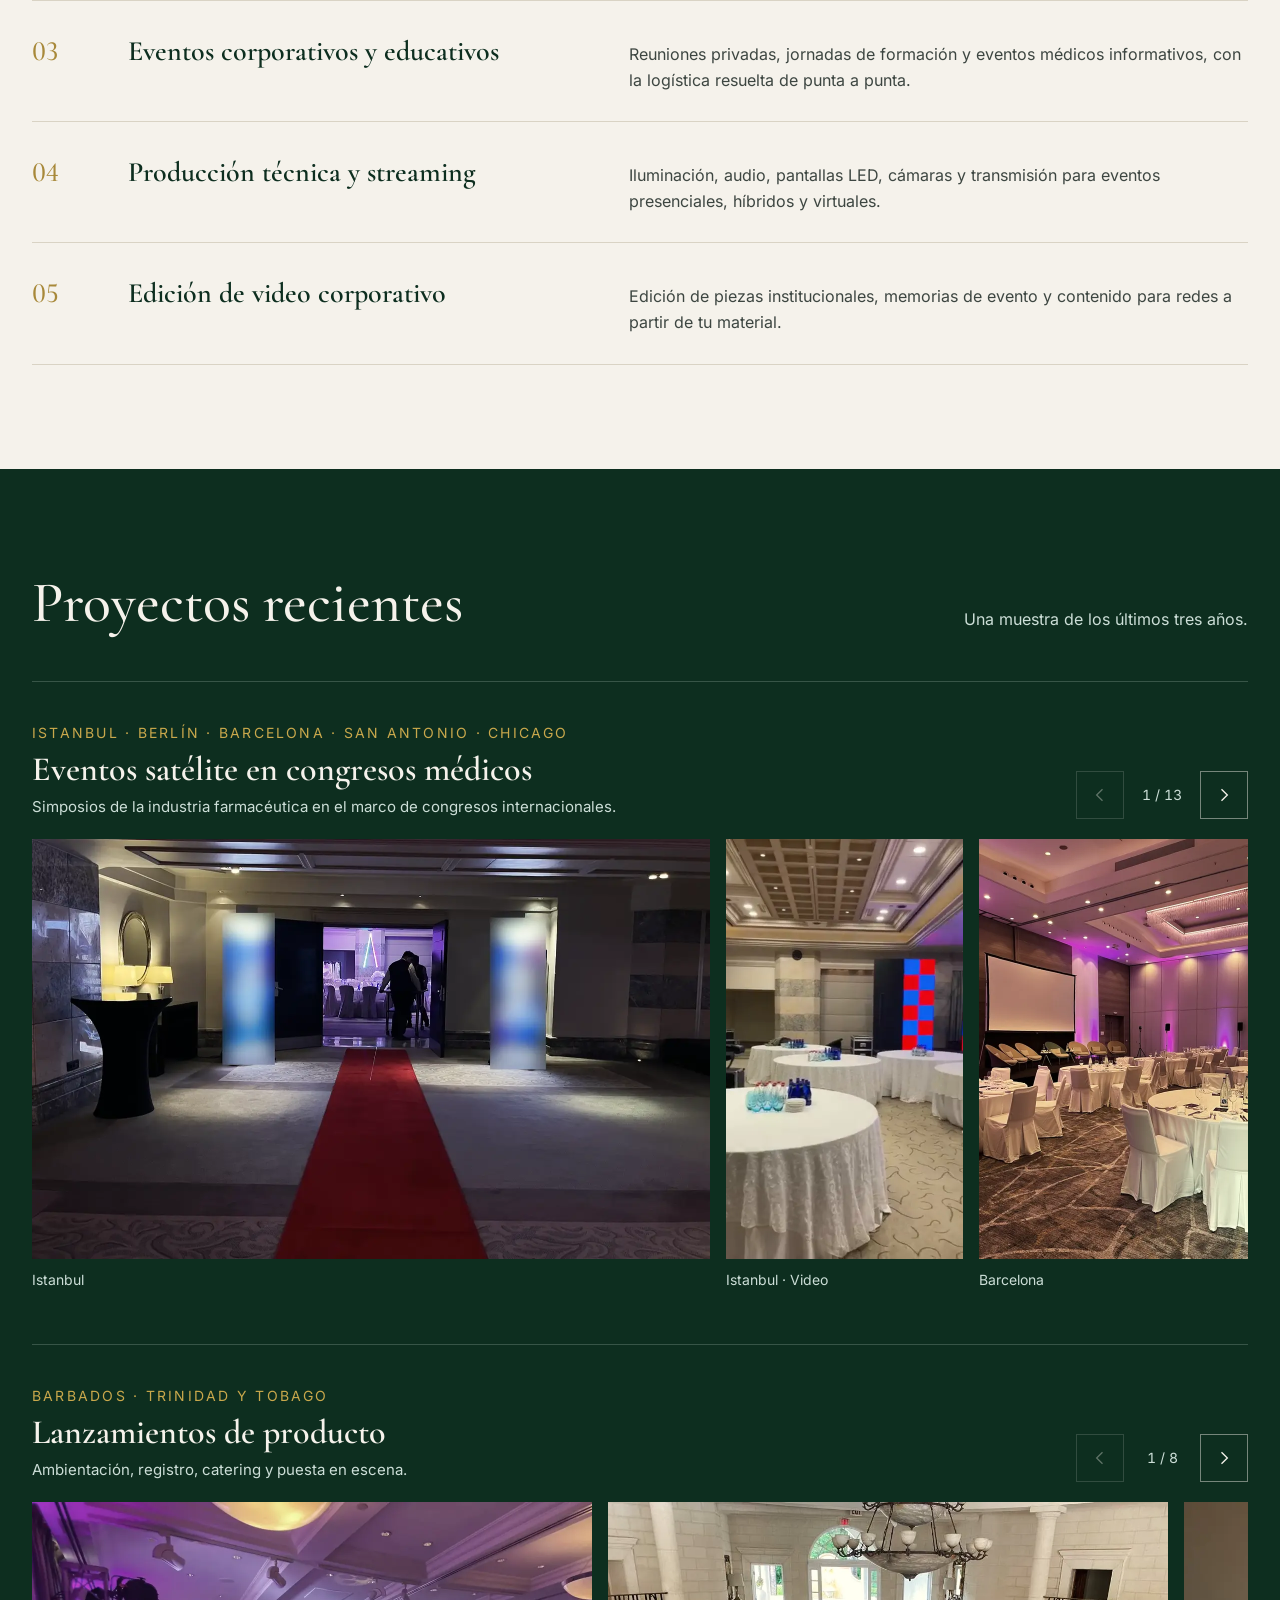
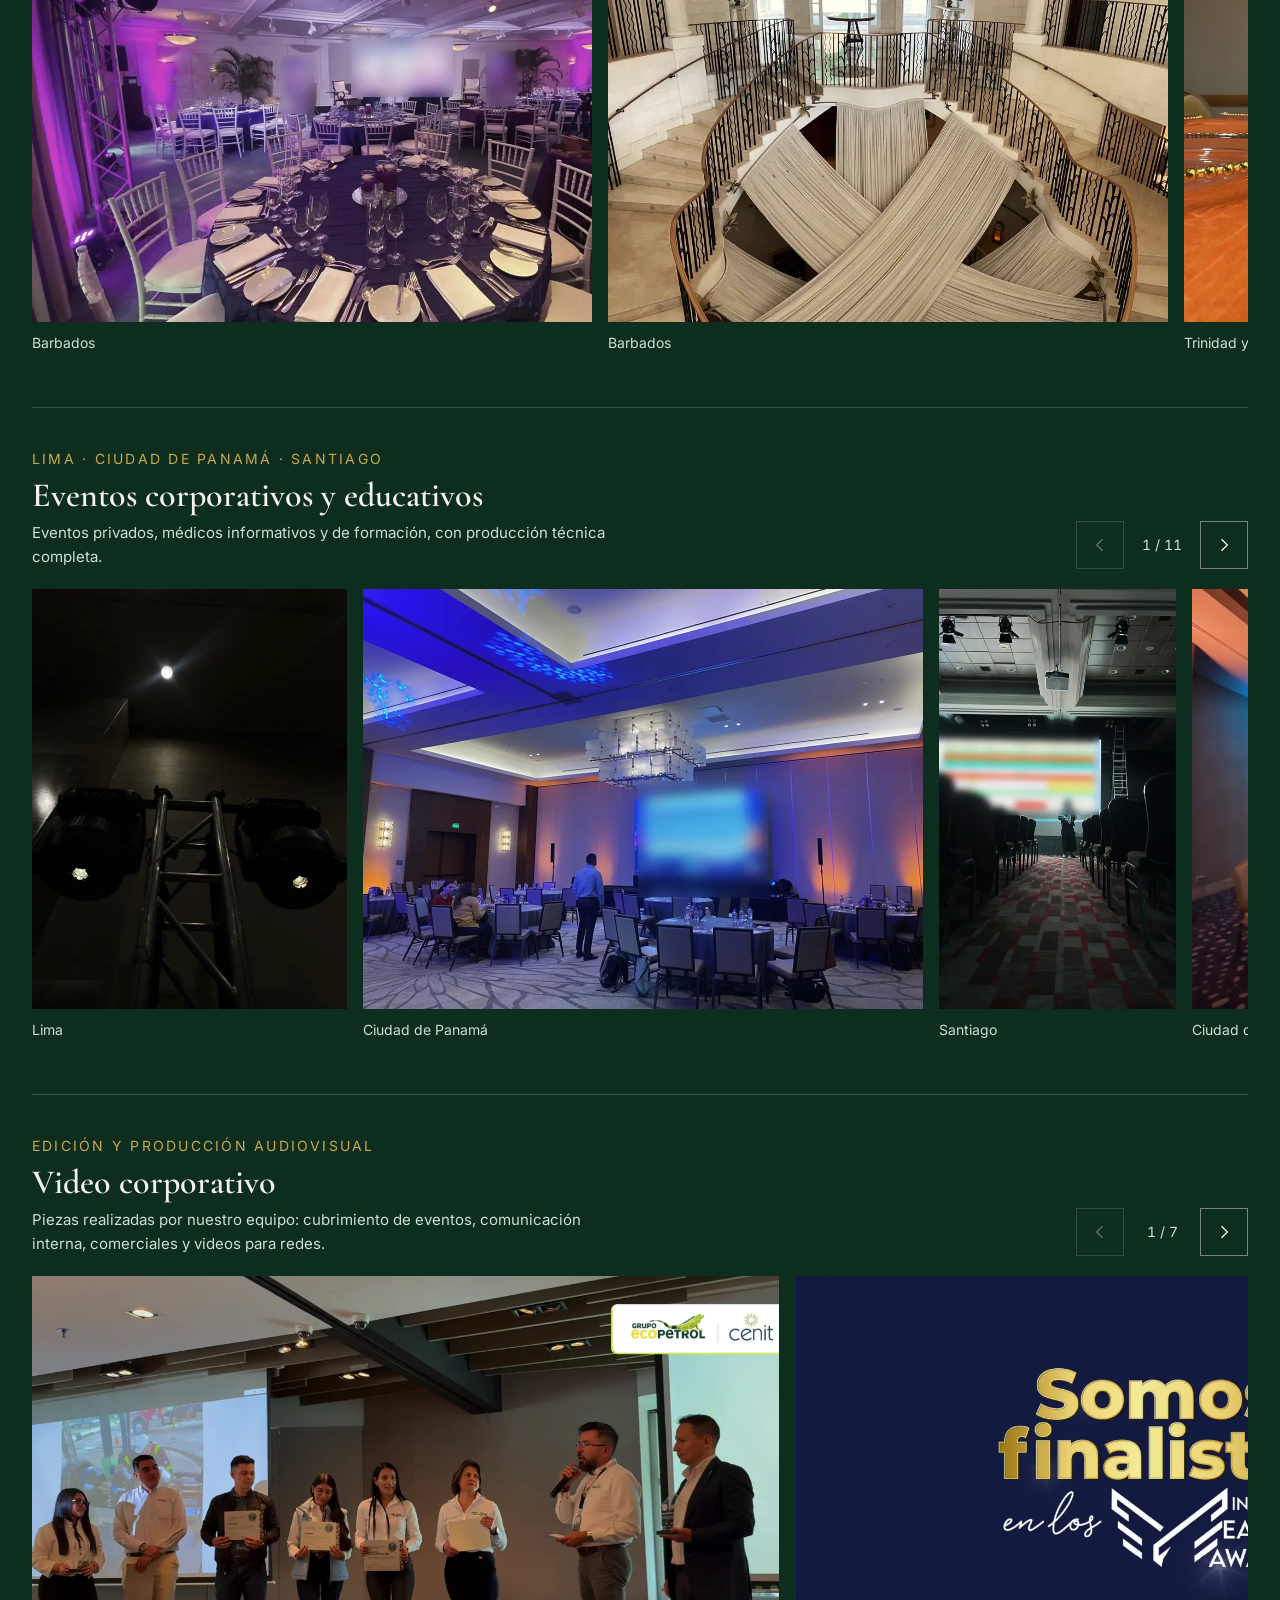
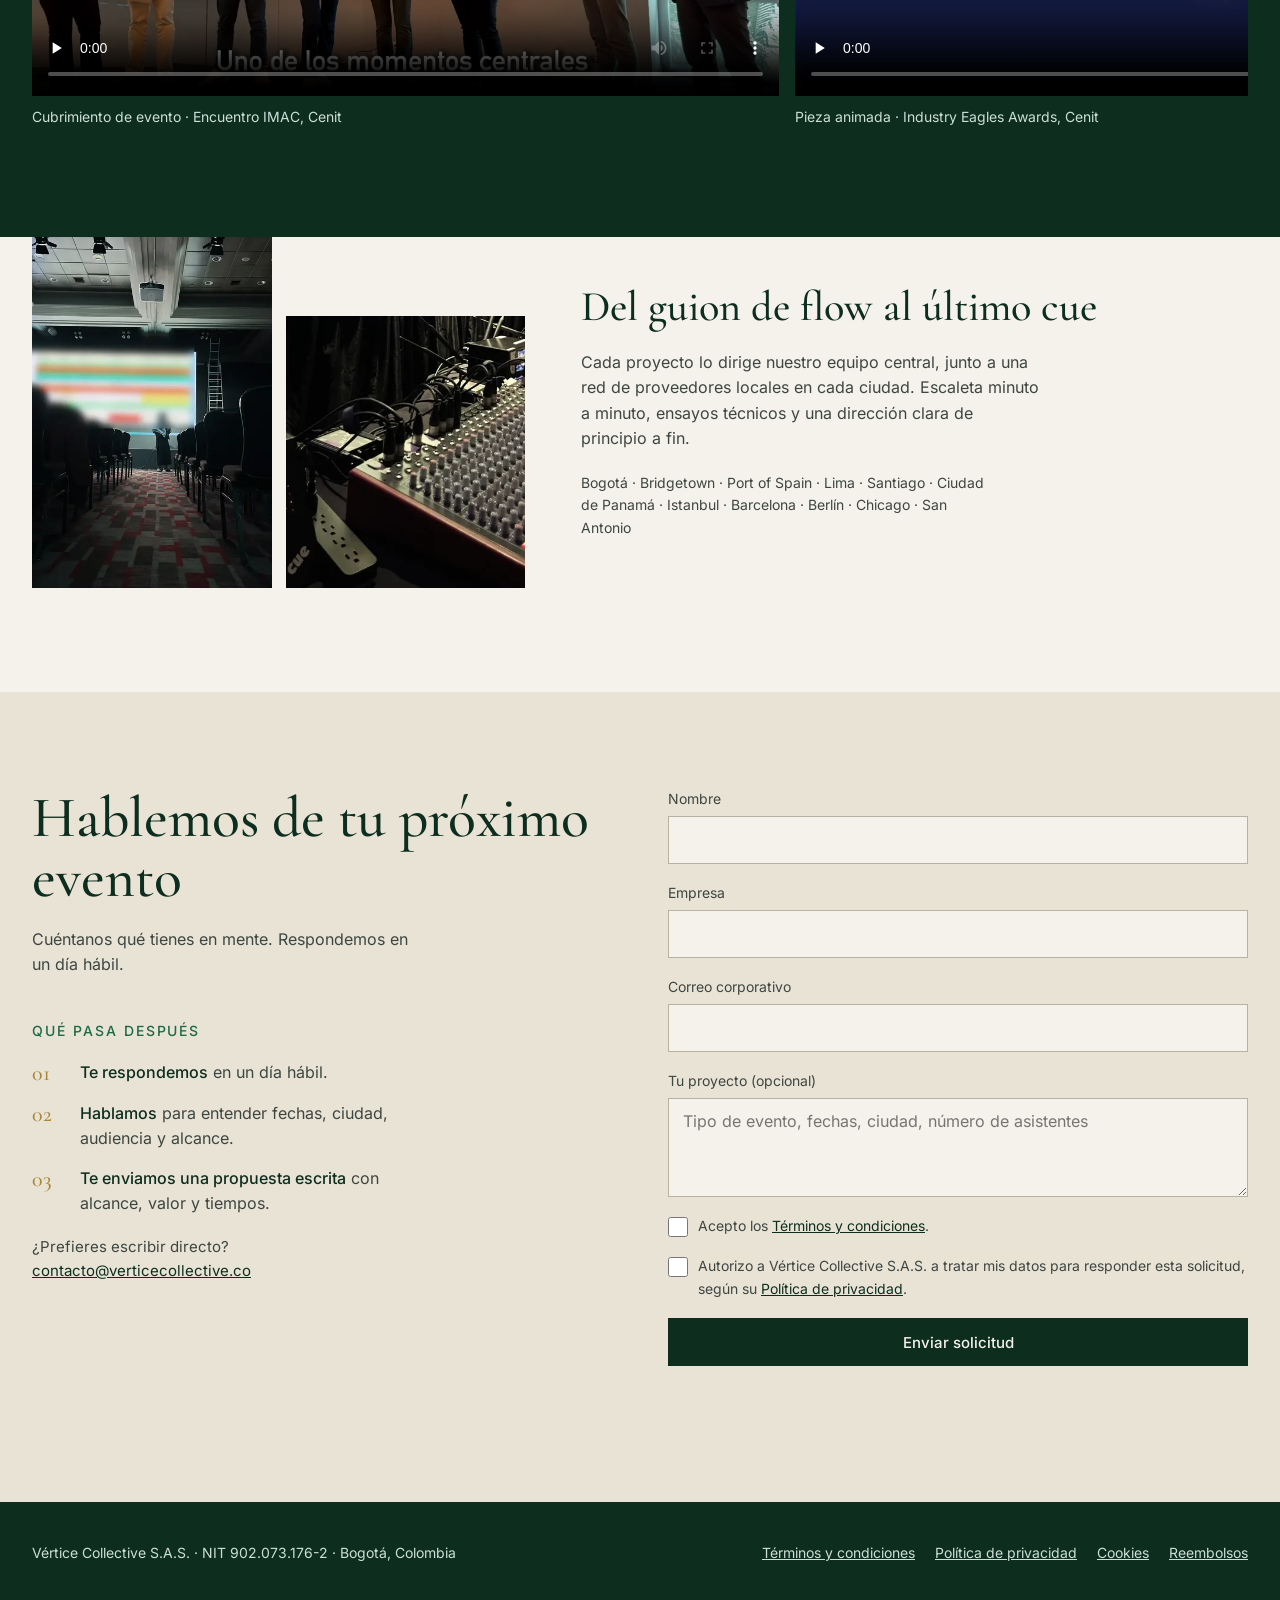
==== commit 5e71c82d: "UI/UX: encabezado compacto y fijo, menú en celular, marcas bajo la portada con pausa, textos mínimo " ====
--- a/index.html
+++ b/index.html
@@ -25,7 +25,7 @@
 <meta name="twitter:card" content="summary_large_image">
 <link rel="preload" href="/assets/fonts/cormorant-garamond-latin-500-normal.woff2" as="font" type="font/woff2" crossorigin>
 <link rel="preload" href="/assets/fonts/inter-latin-400-normal.woff2" as="font" type="font/woff2" crossorigin>
-<link rel="stylesheet" href="/assets/css/site.css?v=6">
+<link rel="stylesheet" href="/assets/css/site.css?v=7">
 <script type="application/ld+json">
 {
   "@context": "https://schema.org",
@@ -56,12 +56,13 @@
 
 <header class="encabezado">
   <div class="contenedor">
-    <a class="marca" href="/"><img src="/assets/img/logo-vertice-selva.png" alt="Vértice Collective" width="600" height="391"></a>
-    <nav class="nav" aria-label="Principal">
+    <a class="marca" href="/"><img src="/assets/img/logo-vertice-selva-sinlema.png" alt="Vértice Collective" width="600" height="356"></a>
+    <button type="button" class="menu-boton" aria-expanded="false" aria-controls="menu-principal">Menú</button>
+    <nav id="menu-principal" class="nav" aria-label="Principal">
       <a href="#servicios">Servicios</a>
       <a href="#proyectos">Proyectos</a>
       <a href="#metodo">Cómo trabajamos</a>
-      <a href="#contacto">Contacto</a>
+      <a class="nav-cta" href="#contacto">Contacto</a>
       <span class="idioma"><a href="/" aria-current="page" lang="es">ES</a> · <a href="/en/" lang="en" hreflang="en">EN</a></span>
     </nav>
   </div>
@@ -83,6 +84,28 @@
     <img src="/assets/img/istanbul-alfombra-1600.webp" srcset="/assets/img/istanbul-alfombra-800.webp 800w, /assets/img/istanbul-alfombra-1600.webp 1600w" sizes="(max-width: 980px) 100vw, 620px" width="1600" height="992" alt="Entrada a un salón de evento con alfombra roja y tótems de luz en Istanbul" fetchpriority="high">
     <figcaption>Evento satélite en congreso médico · Istanbul</figcaption>
   </figure>
+</section>
+
+<section class="contenedor marcas" aria-labelledby="titulo-marcas">
+  <h2 id="titulo-marcas" class="etiqueta">Marcas con las que hemos trabajado</h2>
+  <div class="esfera-marco">
+    <ul class="esfera" aria-labelledby="titulo-marcas" style="--n:13">
+      <li style="--i:0">Novartis</li>
+      <li style="--i:1">Novo Nordisk</li>
+      <li style="--i:2">Roche</li>
+      <li style="--i:3">MSD</li>
+      <li style="--i:4">Sandoz</li>
+      <li style="--i:5">SENA</li>
+      <li style="--i:6">Cenipalma</li>
+      <li style="--i:7">P&amp;M</li>
+      <li style="--i:8">IAB</li>
+      <li style="--i:9">Santillana</li>
+      <li style="--i:10">Richmond</li>
+      <li style="--i:11">Loqueleo</li>
+      <li style="--i:12">Calazans</li>
+    </ul>
+  </div>
+  <button type="button" class="pausa-marcas" aria-pressed="false" data-pausar="Pausar animación" data-reanudar="Reanudar animación">Pausar animación</button>
 </section>
 
 <section id="servicios" class="contenedor seccion servicios" aria-labelledby="titulo-servicios">
@@ -208,26 +231,6 @@
   </div>
 </section>
 
-<section class="contenedor marcas" aria-labelledby="titulo-marcas">
-  <h2 id="titulo-marcas" class="etiqueta">Marcas con las que hemos trabajado</h2>
-  <div class="esfera-marco">
-    <ul class="esfera" style="--n:13">
-      <li style="--i:0">Novartis</li>
-      <li style="--i:1">Novo Nordisk</li>
-      <li style="--i:2">Roche</li>
-      <li style="--i:3">MSD</li>
-      <li style="--i:4">Sandoz</li>
-      <li style="--i:5">SENA</li>
-      <li style="--i:6">Cenipalma</li>
-      <li style="--i:7">P&amp;M</li>
-      <li style="--i:8">IAB</li>
-      <li style="--i:9">Santillana</li>
-      <li style="--i:10">Richmond</li>
-      <li style="--i:11">Loqueleo</li>
-      <li style="--i:12">Calazans</li>
-    </ul>
-  </div>
-</section>
 
 <section id="metodo" class="contenedor metodo" aria-labelledby="titulo-metodo">
   <div class="fotos">
@@ -246,15 +249,26 @@
     <div class="intro">
       <h2 id="titulo-contacto" style="font-size: clamp(36px, 4.5vw, 60px); line-height: 1.05;">Hablemos de tu próximo evento</h2>
       <p>Cuéntanos qué tienes en mente. Respondemos en un día hábil.</p>
+      <h3 class="pasos-titulo">Qué pasa después</h3>
+      <ol class="pasos">
+        <li><span><strong>Te respondemos</strong> en un día hábil.</span></li>
+        <li><span><strong>Hablamos</strong> para entender fechas, ciudad, audiencia y alcance.</span></li>
+        <li><span><strong>Te enviamos una propuesta escrita</strong> con alcance, valor y tiempos.</span></li>
+      </ol>
+      <p class="directo">¿Prefieres escribir directo? <a href="mailto:contacto@verticecollective.co">contacto@verticecollective.co</a></p>
     </div>
     <div>
       <form id="formulario-contacto" novalidate>
-        <label class="campo">Nombre<input type="text" name="name" autocomplete="name" required></label>
+        <label class="campo">Nombre<input type="text" name="name" autocomplete="name" aria-describedby="error-name" required></label>
+        <span class="error-campo" id="error-name" hidden></span>
         <label class="campo">Empresa<input type="text" name="company" autocomplete="organization"></label>
-        <label class="campo">Correo corporativo<input type="email" name="email" autocomplete="email" required></label>
+        <label class="campo">Correo corporativo<input type="email" name="email" autocomplete="email" aria-describedby="error-email" required></label>
+        <span class="error-campo" id="error-email" hidden></span>
         <label class="campo">Tu proyecto (opcional)<textarea name="message" rows="3" placeholder="Tipo de evento, fechas, ciudad, número de asistentes"></textarea></label>
-        <label class="autorizacion"><input type="checkbox" name="acepta_terminos" value="Sí" required><span>Acepto los <a href="/terminos" target="_blank" rel="noopener">Términos y condiciones</a>.</span></label>
-        <label class="autorizacion"><input type="checkbox" name="autorizacion" value="Sí" required><span>Autorizo a Vértice Collective S.A.S. a tratar mis datos para responder esta solicitud, según su <a href="/politica-de-datos" target="_blank" rel="noopener">Política de privacidad</a>.</span></label>
+        <label class="autorizacion"><input type="checkbox" name="acepta_terminos" value="Sí" required aria-describedby="error-acepta_terminos"><span>Acepto los <a href="/terminos" target="_blank" rel="noopener">Términos y condiciones</a>.</span></label>
+        <span class="error-campo" id="error-acepta_terminos" hidden></span>
+        <label class="autorizacion"><input type="checkbox" name="autorizacion" value="Sí" required aria-describedby="error-autorizacion"><span>Autorizo a Vértice Collective S.A.S. a tratar mis datos para responder esta solicitud, según su <a href="/politica-de-datos" target="_blank" rel="noopener">Política de privacidad</a>.</span></label>
+        <span class="error-campo" id="error-autorizacion" hidden></span>
         <div class="trampa" aria-hidden="true"><label>No llenar<input type="checkbox" name="botcheck" tabindex="-1" autocomplete="off"></label></div>
         <button class="boton" type="submit">Enviar solicitud</button>
         <p class="estado" role="status" aria-live="polite"></p>
@@ -276,7 +290,8 @@
   </div>
 </footer>
 
-<script src="/assets/js/formulario.js?v=4" defer></script>
-<script src="/assets/js/galeria.js?v=5" defer></script>
+<script src="/assets/js/formulario.js?v=5" defer></script>
+<script src="/assets/js/galeria.js?v=6" defer></script>
+<script src="/assets/js/menu.js?v=1" defer></script>
 </body>
 </html>
--- a/assets/css/site.css
+++ b/assets/css/site.css
@@ -13,7 +13,7 @@
 }
 *,*::before,*::after{box-sizing:border-box}
 [hidden]{display:none!important}
-html{scroll-behavior:smooth;-webkit-text-size-adjust:100%}
+html{scroll-behavior:smooth;scroll-padding-top:96px;-webkit-text-size-adjust:100%}
 body{margin:0;background:var(--marfil);color:var(--texto);font-family:var(--sans);font-size:16px;line-height:1.6;text-rendering:optimizeLegibility}
 img{max-width:100%;height:auto;display:block}
 a{color:var(--selva)}a:hover{color:var(--esmeralda)}
@@ -23,17 +23,34 @@
 .contenedor{max-width:var(--ancho);margin:0 auto;padding-left:32px;padding-right:32px}
 .saltar{position:absolute;left:-9999px;top:0;background:var(--selva);color:var(--marfil);padding:10px 16px;z-index:10}
 .saltar:focus{left:16px;top:16px}
-.etiqueta{font-size:13px;letter-spacing:.18em;text-transform:uppercase;color:var(--esmeralda)}
+.etiqueta{font-size:14px;letter-spacing:.14em;text-wrap:balance;text-transform:uppercase;color:var(--esmeralda)}
 
 /* Encabezado */
-.encabezado{border-bottom:1px solid var(--linea)}
-.encabezado .contenedor{display:flex;flex-wrap:wrap;align-items:center;justify-content:space-between;gap:16px 24px;padding-top:20px;padding-bottom:20px}
-.marca img{height:56px;width:auto}
+.encabezado{border-bottom:1px solid var(--linea);position:sticky;top:0;z-index:50;background:var(--marfil)}
+.encabezado .contenedor{display:flex;flex-wrap:wrap;align-items:center;justify-content:space-between;gap:16px 24px;padding-top:14px;padding-bottom:14px}
+.marca img{height:48px;width:auto}
 .nav{display:flex;flex-wrap:wrap;align-items:center;gap:8px 28px;font-size:14px}
 .nav a{text-decoration:none;padding:10px 0}
-.idioma{font-size:13px;color:var(--texto-3)}
-.idioma a{color:var(--texto-3)}
+.idioma{font-size:14px;color:var(--texto-3);display:inline-flex;align-items:center}
+.idioma a{color:var(--texto-3);display:inline-flex;align-items:center;justify-content:center;min-width:36px;min-height:44px;padding:0 4px}
 .idioma [aria-current]{color:var(--selva);font-weight:500;text-decoration:none}
+
+.nav-cta{border:1px solid var(--selva);padding:10px 18px!important;min-height:44px;display:inline-flex;align-items:center}
+.nav-cta:hover{background:var(--selva);color:var(--marfil)}
+.menu-boton{display:none;font:inherit;font-size:15px;font-weight:500;color:var(--selva);background:transparent;border:1px solid var(--selva);min-height:44px;padding:0 16px;cursor:pointer}
+@media (max-width:860px){
+  html{scroll-padding-top:76px}
+  .encabezado .contenedor{flex-wrap:nowrap;padding-top:10px;padding-bottom:10px}
+  .marca img{height:40px}
+  .menu-listo .menu-boton{display:inline-flex;align-items:center;margin-left:auto}
+  .menu-listo .nav{display:none;position:absolute;left:0;right:0;top:100%;background:var(--marfil);border-bottom:1px solid var(--linea);flex-direction:column;align-items:stretch;gap:0;padding:8px 20px 20px;font-size:17px}
+  .menu-listo.abierto .nav{display:flex}
+  .menu-listo .nav a{padding:12px 0;min-height:48px;display:flex;align-items:center;border-bottom:1px solid var(--linea)}
+  .menu-listo .nav .nav-cta{margin-top:16px;justify-content:center;border-bottom:1px solid var(--selva)}
+  .menu-listo .nav .idioma{margin-top:8px}
+  .menu-listo .nav .idioma a{border-bottom:0;padding:0 8px}
+  .encabezado:not(.menu-listo) .contenedor{flex-wrap:wrap}
+}
 
 /* Portada */
 .portada{display:grid;grid-template-columns:repeat(auto-fit,minmax(min(100%,460px),1fr));gap:56px;align-items:end;padding-top:72px;padding-bottom:88px}
@@ -45,7 +62,7 @@
 .boton:hover{background:var(--esmeralda);color:var(--marfil)}
 .portada figure{margin:0}
 .portada figure img{width:100%;aspect-ratio:4/3.4;object-fit:cover}
-figcaption{margin-top:10px;font-size:13px;color:var(--texto-3)}
+figcaption{margin-top:10px;font-size:14px;color:var(--texto-3)}
 
 /* Cifras */
 .cifras{border-top:1px solid var(--linea);border-bottom:1px solid var(--linea)}
@@ -74,7 +91,7 @@
 .tarjeta{display:flex;flex-direction:column;gap:14px;margin:0}
 .tarjeta img{width:100%;aspect-ratio:4/3;object-fit:cover}
 .tarjeta figcaption{margin:0;display:flex;flex-direction:column;gap:8px;font-size:inherit;color:inherit}
-.marcas h2{font-family:var(--sans);font-size:13px;font-weight:400;color:var(--esmeralda)}
+.marcas h2{font-family:var(--sans);font-size:14px;font-weight:400;color:var(--esmeralda)}
 .tarjeta .lugar{font-size:12px;letter-spacing:.16em;text-transform:uppercase;color:var(--dorado-claro)}
 .tarjeta h3{font-weight:600;font-size:26px}
 .proyectos .nota{font-size:15px;color:var(--gris-claro)}
@@ -100,22 +117,30 @@
 .contacto .intro{display:flex;flex-direction:column;gap:18px}
 .contacto .intro p{color:var(--texto-2);max-width:38ch}
 form{display:flex;flex-direction:column;gap:18px}
-.campo{display:flex;flex-direction:column;gap:6px;font-size:13px;color:var(--texto-2)}
+.campo{display:flex;flex-direction:column;gap:6px;font-size:14px;color:var(--texto-2)}
 .campo input,.campo textarea{font:inherit;font-size:16px;color:var(--texto);min-height:46px;padding:10px 14px;border:1px solid var(--borde);background:var(--marfil);border-radius:0}
 .campo textarea{resize:vertical;min-height:96px}
 .campo input:focus,.campo textarea:focus{border-color:var(--esmeralda);outline:none;box-shadow:0 0 0 3px rgba(27,107,69,.18)}
-.autorizacion{display:flex;gap:10px;align-items:flex-start;font-size:13px;color:var(--texto-2)}
+.autorizacion{display:flex;gap:10px;align-items:flex-start;font-size:14px;color:var(--texto-2)}
 .autorizacion+.autorizacion{margin-top:-8px}
 .autorizacion input{width:20px;height:20px;margin:2px 0 0;flex:none;accent-color:var(--selva)}
 .trampa{position:absolute;left:-9999px;width:1px;height:1px;overflow:hidden}
 .estado{font-size:14px;min-height:1.6em}
+.error-campo{font-size:14px;color:#9B3A28;margin-top:-10px}
+.campo input[aria-invalid="true"]{border-color:#9B3A28}
+.pasos-titulo{font-family:var(--sans);font-size:14px;font-weight:500;letter-spacing:.14em;text-transform:uppercase;color:var(--esmeralda);margin-top:24px}
+.pasos{list-style:none;counter-reset:paso;margin:0;padding:0;display:flex;flex-direction:column;gap:14px;max-width:40ch}
+.pasos li{counter-increment:paso;display:grid;grid-template-columns:36px 1fr;gap:12px;color:var(--texto-2)}
+.pasos li::before{content:counter(paso,decimal-leading-zero);font-family:var(--serif);font-size:22px;line-height:1.2;color:var(--dorado)}
+.pasos strong{color:var(--selva);font-weight:500}
+.contacto .directo{font-size:15px}
 .estado.error{color:#9B3A28}
 .estado.ok{color:var(--esmeralda)}
 .gracias{display:flex;flex-direction:column;gap:12px;padding:32px;background:var(--marfil);border:1px solid var(--linea)}
 .gracias h3{font-size:32px}
 
 /* Pie */
-.pie{background:var(--selva);color:var(--gris-claro);font-size:13px}
+.pie{background:var(--selva);color:var(--gris-claro);font-size:14px}
 .pie .contenedor{display:flex;flex-wrap:wrap;justify-content:space-between;gap:16px;padding-top:40px;padding-bottom:40px}
 .pie a{color:var(--gris-claro)}
 .pie nav{display:flex;flex-wrap:wrap;gap:20px}
@@ -149,35 +174,39 @@
 .carrusel{display:flex;flex-direction:column;gap:20px;padding-top:40px;border-top:1px solid rgba(204,222,215,.22)}
 .carrusel-cabeza{display:flex;flex-wrap:wrap;justify-content:space-between;align-items:end;gap:16px 32px}
 .carrusel-texto{display:flex;flex-direction:column;gap:6px;max-width:60ch}
-.carrusel .lugar{font-size:12px;letter-spacing:.16em;text-transform:uppercase;color:var(--dorado-claro)}
+.carrusel .lugar{font-size:14px;letter-spacing:.16em;text-transform:uppercase;color:var(--dorado-claro)}
 .carrusel h3{font-weight:600;font-size:clamp(26px,3vw,34px);color:var(--marfil);line-height:1.15}
 .carrusel .desc{color:var(--gris-claro);font-size:15px}
 .controles{display:flex;align-items:center;gap:12px;color:var(--marfil)}
 .ctrl{width:48px;height:48px;display:inline-flex;align-items:center;justify-content:center;border:1px solid rgba(245,242,235,.45);background:transparent;color:var(--marfil);cursor:pointer}
 .ctrl:hover{background:var(--marfil);color:var(--selva)}
 .ctrl:disabled{opacity:.35;cursor:default;background:transparent;color:var(--marfil)}
-.contador{font-size:13px;min-width:52px;text-align:center;color:var(--gris-claro);font-variant-numeric:tabular-nums}
+.contador{font-size:14px;min-width:52px;text-align:center;color:var(--gris-claro);font-variant-numeric:tabular-nums}
 .pista{list-style:none;margin:0;padding:0 0 4px;display:flex;gap:16px;overflow-x:auto;scroll-snap-type:x mandatory;scroll-behavior:smooth;scrollbar-width:none;overscroll-behavior-x:contain}
 .pista::-webkit-scrollbar{display:none}
 .diapo{flex:none;scroll-snap-align:start}
 .diapo figure{margin:0}
 .diapo .media{height:420px;width:auto;max-width:none;display:block;object-fit:cover;background:#0A2417}
-.diapo figcaption{margin-top:10px;font-size:13px;color:var(--gris-claro)}
+.diapo figcaption{margin-top:10px;font-size:14px;color:var(--gris-claro)}
 @media (max-width:640px){.diapo .media{height:300px;max-width:84vw}.carrusel-cabeza{align-items:start}}
 
 /* Marcas girando en una esfera */
 .marcas{align-items:center;text-align:center}
 .esfera-marco{position:relative;width:100%;height:120px;perspective:1400px;overflow:hidden;
-  -webkit-mask-image:linear-gradient(90deg,transparent 0,#000 22%,#000 78%,transparent 100%);
-  mask-image:linear-gradient(90deg,transparent 0,#000 22%,#000 78%,transparent 100%)}
+  -webkit-mask-image:linear-gradient(90deg,transparent 0,transparent 10%,#000 32%,#000 68%,transparent 90%,transparent 100%);
+  mask-image:linear-gradient(90deg,transparent 0,transparent 10%,#000 32%,#000 68%,transparent 90%,transparent 100%)}
 .esfera{--r:620px;--w:260px;list-style:none;margin:0;padding:0;position:absolute;left:50%;top:50%;width:var(--w);height:60px;margin-left:calc(var(--w) / -2);margin-top:-30px;transform-style:preserve-3d;animation:gira 40s linear infinite}
 .esfera li{position:absolute;inset:0;display:flex;align-items:center;justify-content:center;white-space:nowrap;font-family:var(--serif);font-size:clamp(28px,3.2vw,42px);color:var(--selva);backface-visibility:hidden;-webkit-backface-visibility:hidden;transform:rotateY(calc(var(--i) * -360deg / var(--n))) translateZ(var(--r))}
-.esfera-marco:hover .esfera{animation-play-state:paused}
+.esfera-marco:hover .esfera,.marcas:focus-within .esfera,.marcas.pausado .esfera{animation-play-state:paused}
+.marcas{padding-top:24px;padding-bottom:72px}
+.pausa-marcas{font:inherit;font-size:14px;color:var(--texto-2);background:transparent;border:1px solid var(--borde);min-height:44px;padding:0 16px;cursor:pointer;margin-top:8px}
+.pausa-marcas:hover{border-color:var(--selva);color:var(--selva)}
 @keyframes gira{from{transform:translateZ(calc(var(--r) * -1)) rotateY(0deg)}to{transform:translateZ(calc(var(--r) * -1)) rotateY(360deg)}}
 @media (max-width:640px){.esfera{--r:420px;--w:200px}.esfera-marco{height:90px}}
 @media (prefers-reduced-motion:reduce){
   .esfera-marco{height:auto;perspective:none;overflow:visible;-webkit-mask-image:none;mask-image:none}
   .esfera{position:static;width:auto;height:auto;margin:0;transform:none;animation:none;display:flex;flex-wrap:wrap;justify-content:center;gap:8px 32px}
   .esfera li{position:static;transform:none}
+  .pausa-marcas{display:none}
 }
 @media (max-width:640px){.pista-video .media{height:auto;width:84vw;max-height:420px;object-fit:contain}}
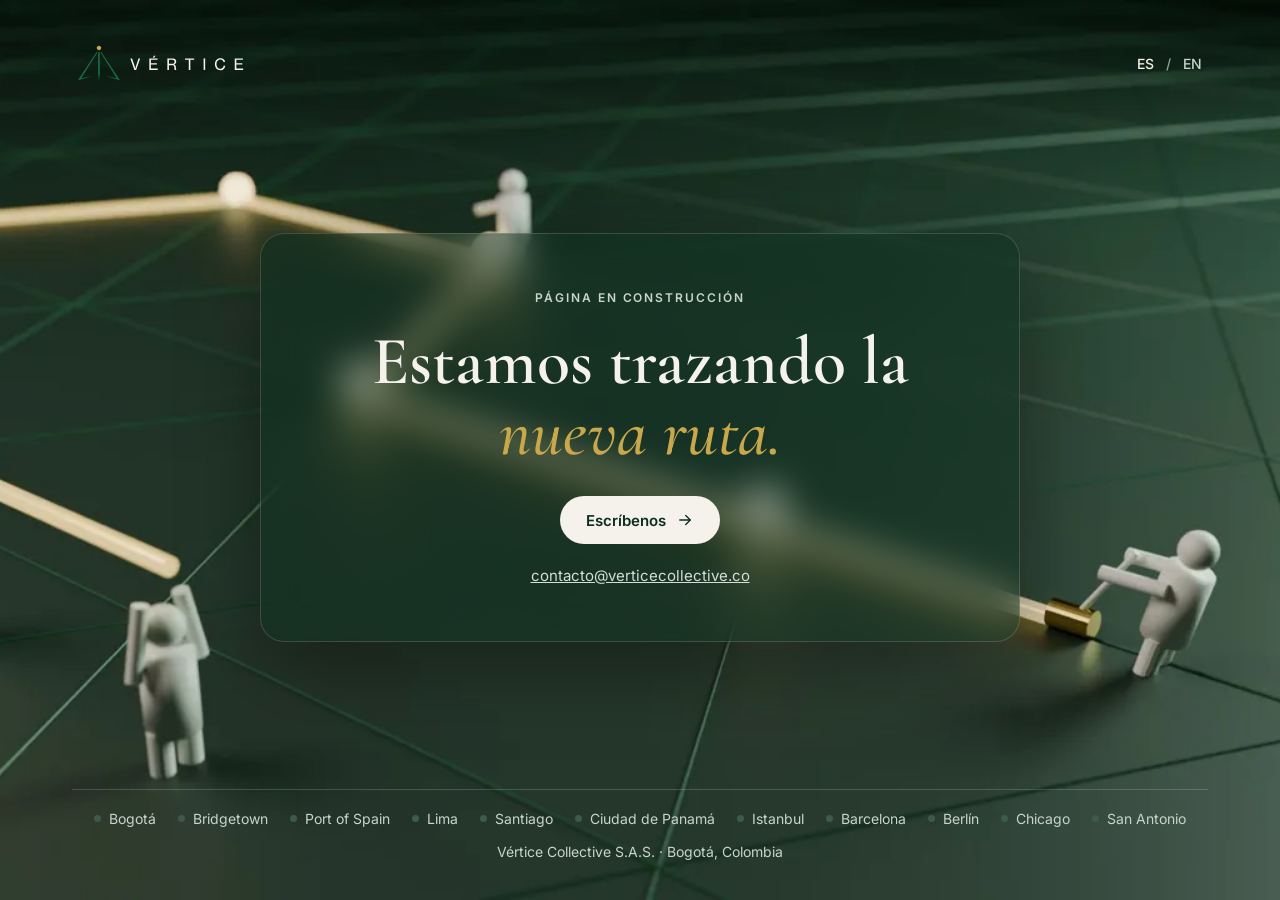
==== commit 9646eb8c: "Página en construcción (diseño 'Opción 3 final' del Agente de diseño) en ES y EN El sitio de eventos" ====
--- a/index.html
+++ b/index.html
@@ -3,8 +3,8 @@
 <head>
 <meta charset="utf-8">
 <meta name="viewport" content="width=device-width, initial-scale=1">
-<title>Vértice Collective | Producción de experiencias ejecutivas en Bogotá</title>
-<meta name="description" content="Producimos eventos corporativos, congresos médicos, lanzamientos de producto y contenido audiovisual. 30+ eventos en 11 ciudades de 4 continentes. Cotiza tu próximo proyecto.">
+<title>Vértice Collective | Página en construcción</title>
+<meta name="description" content="Vértice Collective S.A.S., productora de experiencias ejecutivas y edición de video en Bogotá. Estamos renovando el sitio. Escríbenos a contacto@verticecollective.co.">
 <link rel="canonical" href="https://www.verticecollective.co/">
 <link rel="alternate" hreflang="es" href="https://www.verticecollective.co/">
 <link rel="alternate" hreflang="en" href="https://www.verticecollective.co/en/">
@@ -17,281 +17,91 @@
 <meta property="og:locale" content="es_CO">
 <meta property="og:locale:alternate" content="en_US">
 <meta property="og:url" content="https://www.verticecollective.co/">
-<meta property="og:title" content="Vértice Collective | Producción de experiencias ejecutivas">
-<meta property="og:description" content="Eventos corporativos, congresos médicos, lanzamientos y contenido audiovisual. Desde Bogotá, en 11 ciudades de 4 continentes.">
-<meta property="og:image" content="https://www.verticecollective.co/assets/img/og-vertice.jpg">
-<meta property="og:image:width" content="1200">
-<meta property="og:image:height" content="630">
+<meta property="og:title" content="Vértice Collective | Página en construcción">
+<meta property="og:description" content="Vértice Collective S.A.S., productora de experiencias ejecutivas y edición de video en Bogotá. Estamos renovando el sitio. Escríbenos a contacto@verticecollective.co.">
+<meta property="og:image" content="https://www.verticecollective.co/assets/img/construccion/maqueta-1920.jpg">
+<meta property="og:image:width" content="1920">
+<meta property="og:image:height" content="1080">
 <meta name="twitter:card" content="summary_large_image">
-<link rel="preload" href="/assets/fonts/cormorant-garamond-latin-500-normal.woff2" as="font" type="font/woff2" crossorigin>
+<link rel="preload" href="/assets/fonts/cormorant-garamond-latin-600-normal.woff2" as="font" type="font/woff2" crossorigin>
 <link rel="preload" href="/assets/fonts/inter-latin-400-normal.woff2" as="font" type="font/woff2" crossorigin>
-<link rel="stylesheet" href="/assets/css/site.css?v=7">
 <script type="application/ld+json">
-{
-  "@context": "https://schema.org",
-  "@type": "ProfessionalService",
-  "@id": "https://www.verticecollective.co/#empresa",
-  "name": "Vértice Collective",
-  "legalName": "Vértice Collective S.A.S.",
-  "taxID": "902.073.176-2",
-  "url": "https://www.verticecollective.co/",
-  "logo": "https://www.verticecollective.co/assets/img/logo-vertice-selva.png",
-  "image": "https://www.verticecollective.co/assets/img/og-vertice.jpg",
-  "description": "Productora de experiencias ejecutivas: eventos corporativos, eventos satélite en congresos médicos, lanzamientos de producto, producción técnica y streaming, y edición de video corporativo.",
-  "address": {"@type": "PostalAddress", "addressLocality": "Bogotá", "addressRegion": "Bogotá D.C.", "addressCountry": "CO"},
-  "areaServed": ["Colombia", "Latinoamérica", "Caribe", "Europa", "Estados Unidos"],
-  "knowsLanguage": ["es", "en"],
-  "makesOffer": [
-    {"@type": "Offer", "itemOffered": {"@type": "Service", "name": "Eventos satélite en congresos médicos"}},
-    {"@type": "Offer", "itemOffered": {"@type": "Service", "name": "Lanzamientos de producto"}},
-    {"@type": "Offer", "itemOffered": {"@type": "Service", "name": "Eventos corporativos y educativos"}},
-    {"@type": "Offer", "itemOffered": {"@type": "Service", "name": "Producción técnica y streaming"}},
-    {"@type": "Offer", "itemOffered": {"@type": "Service", "name": "Edición de video corporativo"}}
-  ]
-}
+{"@context":"https://schema.org","@type":"ProfessionalService","@id":"https://www.verticecollective.co/#empresa","name":"Vértice Collective","legalName":"Vértice Collective S.A.S.","taxID":"902.073.176-2","url":"https://www.verticecollective.co/","email":"contacto@verticecollective.co","areaServed":"Bogotá, Colombia","address":{"@type":"PostalAddress","addressLocality":"Bogotá","addressCountry":"CO"}}
 </script>
+<style>
+@font-face{font-family:"Cormorant Garamond";font-weight:600;font-style:normal;font-display:swap;src:url("/assets/fonts/cormorant-garamond-latin-600-normal.woff2") format("woff2")}
+@font-face{font-family:"Cormorant Garamond";font-weight:500;font-style:italic;font-display:swap;src:url("/assets/fonts/cormorant-garamond-latin-500-italic.woff2") format("woff2")}
+@font-face{font-family:"Inter";font-weight:400;font-display:swap;src:url("/assets/fonts/inter-latin-400-normal.woff2") format("woff2")}
+@font-face{font-family:"Inter";font-weight:500;font-display:swap;src:url("/assets/fonts/inter-latin-500-normal.woff2") format("woff2")}
+@font-face{font-family:"Inter";font-weight:600;font-display:swap;src:url("/assets/fonts/inter-latin-600-normal.woff2") format("woff2")}
+*{box-sizing:border-box}
+html,body{margin:0;background:#0D2E1F;color:#F5F2EB}
+body{font-family:Inter,system-ui,sans-serif}
+a{color:#F5F2EB}a:hover{color:#C9A84C}
+a:focus-visible{outline:2px solid #C9A84C;outline-offset:3px;border-radius:4px}
+.rf{position:relative;min-height:100vh;min-height:100svh;overflow:hidden}
+.rf-bg{position:absolute;inset:0;width:100%;height:100%;object-fit:cover;object-position:center}
+.rf-pad{position:relative;min-height:100vh;min-height:100svh;padding:40px 72px;display:flex;flex-direction:column;justify-content:space-between;align-items:center;gap:40px}
+.rf-head{align-self:stretch;display:flex;justify-content:space-between;align-items:center}
+.rf-logo{height:46px;width:auto;display:block}
+.rf-lang{display:flex;gap:6px;font-size:14px;font-weight:500}
+.rf-lang a{text-decoration:none;padding:12px 6px;color:#C8D4CC}
+.rf-lang a[aria-current]{color:#F5F2EB}
+.rf-lang span{color:#8FA89A;padding:12px 0}
+.rf-card{width:100%;max-width:760px;padding:56px 64px;border-radius:24px;background:rgba(13,46,31,.5);border:1px solid rgba(245,242,235,.16);box-shadow:0 30px 80px rgba(0,0,0,.35);display:flex;flex-direction:column;align-items:center;text-align:center;gap:22px;backdrop-filter:blur(18px);-webkit-backdrop-filter:blur(18px)}
+.rf-kicker{margin:0;font-size:12px;font-weight:600;letter-spacing:.16em;text-transform:uppercase;color:#C8D4CC}
+.rf-h1{margin:0;font-family:"Cormorant Garamond",Georgia,serif;font-weight:600;line-height:1.04;font-size:68px}
+.rf-h1 em{font-style:italic;font-weight:500;color:#C9A84C}
+.rf-btn{display:inline-flex;align-items:center;gap:10px;min-height:48px;padding:0 26px;margin-top:6px;border-radius:999px;background:#F5F2EB;color:#0D2E1F;text-decoration:none;font:600 15px/1 Inter,sans-serif}
+.rf-btn:hover{background:#C9A84C;color:#0D2E1F}
+.rf-mail{font-size:15px;color:#D5DED8}
+.rf-foot{align-self:stretch;display:flex;flex-direction:column;align-items:center;gap:16px;padding-top:20px;border-top:1px solid rgba(245,242,235,.18)}
+.rf-foot ul{list-style:none;margin:0;padding:0;display:flex;flex-wrap:wrap;justify-content:center;gap:10px 22px}
+.rf-city{display:inline-flex;align-items:center;gap:8px;font-size:14px;color:#C8D4CC;white-space:nowrap}
+.rf-node{width:7px;height:7px;border-radius:50%;background:#3E5A4B;animation:enciende 11s ease-in-out infinite}
+@keyframes enciende{0%,4%{background:#3E5A4B;box-shadow:none}9%,60%{background:#C9A84C;box-shadow:0 0 10px #C9A84C}75%,100%{background:#3E5A4B;box-shadow:none}}
+.rf-legal{font-size:14px;color:#C8D4CC}
+@media (prefers-reduced-motion:reduce){.rf-node{animation:none;background:#C9A84C}}
+@media (max-width:700px){.rf-h1{font-size:42px}.rf-pad{padding:28px 20px}.rf-card{padding:32px 24px}.rf-logo{height:36px}}
+</style>
 </head>
 <body>
-<a class="saltar" href="#contenido">Saltar al contenido</a>
-
-<header class="encabezado">
-  <div class="contenedor">
-    <a class="marca" href="/"><img src="/assets/img/logo-vertice-selva-sinlema.png" alt="Vértice Collective" width="600" height="356"></a>
-    <button type="button" class="menu-boton" aria-expanded="false" aria-controls="menu-principal">Menú</button>
-    <nav id="menu-principal" class="nav" aria-label="Principal">
-      <a href="#servicios">Servicios</a>
-      <a href="#proyectos">Proyectos</a>
-      <a href="#metodo">Cómo trabajamos</a>
-      <a class="nav-cta" href="#contacto">Contacto</a>
-      <span class="idioma"><a href="/" aria-current="page" lang="es">ES</a> · <a href="/en/" lang="en" hreflang="en">EN</a></span>
-    </nav>
+<main class="rf">
+  <picture>
+    <source media="(max-width: 700px)" srcset="/assets/img/construccion/maqueta-movil.webp" type="image/webp">
+    <source srcset="/assets/img/construccion/maqueta-1280.webp 1280w, /assets/img/construccion/maqueta-1920.webp 1920w" sizes="100vw" type="image/webp">
+    <img class="rf-bg" src="/assets/img/construccion/maqueta-1920.jpg" alt="Maqueta en miniatura: figuras que trazan una ruta dorada sobre una red de triángulos" width="1920" height="1080" fetchpriority="high">
+  </picture>
+  <div class="rf-pad">
+    <header class="rf-head">
+      <img class="rf-logo" src="/assets/img/logo-vertice-horizontal-oscuro.svg" alt="Vértice Collective" width="177" height="46">
+      <nav class="rf-lang" aria-label="Idioma">
+        <a href="/" lang="es" hreflang="es" aria-current="page">ES</a><span aria-hidden="true">/</span><a href="/en/" lang="en" hreflang="en">EN</a>
+      </nav>
+    </header>
+    <section class="rf-card">
+      <p class="rf-kicker">Página en construcción</p>
+      <h1 class="rf-h1">Estamos trazando la <em>nueva ruta.</em></h1>
+      <a class="rf-btn" href="mailto:contacto@verticecollective.co">Escríbenos <svg aria-hidden="true" width="18" height="18" viewBox="0 0 24 24" fill="none" stroke="currentColor" stroke-width="1.8" stroke-linecap="round" stroke-linejoin="round"><path d="M5 12h14"></path><path d="m13 6 6 6-6 6"></path></svg></a>
+      <a class="rf-mail" href="mailto:contacto@verticecollective.co">contacto@verticecollective.co</a>
+    </section>
+    <footer class="rf-foot">
+      <ul aria-label="Ciudades donde hemos producido">
+      <li class="rf-city"><span class="rf-node" style="animation-delay:0.0s" aria-hidden="true"></span>Bogotá</li>
+      <li class="rf-city"><span class="rf-node" style="animation-delay:0.7s" aria-hidden="true"></span>Bridgetown</li>
+      <li class="rf-city"><span class="rf-node" style="animation-delay:1.4s" aria-hidden="true"></span>Port of Spain</li>
+      <li class="rf-city"><span class="rf-node" style="animation-delay:2.1s" aria-hidden="true"></span>Lima</li>
+      <li class="rf-city"><span class="rf-node" style="animation-delay:2.8s" aria-hidden="true"></span>Santiago</li>
+      <li class="rf-city"><span class="rf-node" style="animation-delay:3.5s" aria-hidden="true"></span>Ciudad de Panamá</li>
+      <li class="rf-city"><span class="rf-node" style="animation-delay:4.2s" aria-hidden="true"></span>Istanbul</li>
+      <li class="rf-city"><span class="rf-node" style="animation-delay:4.9s" aria-hidden="true"></span>Barcelona</li>
+      <li class="rf-city"><span class="rf-node" style="animation-delay:5.6s" aria-hidden="true"></span>Berlín</li>
+      <li class="rf-city"><span class="rf-node" style="animation-delay:6.3s" aria-hidden="true"></span>Chicago</li>
+      <li class="rf-city"><span class="rf-node" style="animation-delay:7.0s" aria-hidden="true"></span>San Antonio</li>
+      </ul>
+      <span class="rf-legal">Vértice Collective S.A.S. · Bogotá, Colombia</span>
+    </footer>
   </div>
-</header>
-
-<main id="contenido">
-
-<section class="contenedor portada" aria-labelledby="titulo">
-  <div class="portada-texto">
-    <p class="etiqueta">Desde Bogotá · 30+ eventos en 11 ciudades de 4 continentes</p>
-    <h1 id="titulo">Producción de experiencias ejecutivas</h1>
-    <p class="bajada">Eventos corporativos, congresos, lanzamientos y contenido audiovisual, producidos de principio a fin por nuestro equipo.</p>
-    <div class="acciones">
-      <a class="boton" href="#contacto">Cuéntanos tu proyecto</a>
-      <a href="#proyectos">Ver proyectos</a>
-    </div>
-  </div>
-  <figure>
-    <img src="/assets/img/istanbul-alfombra-1600.webp" srcset="/assets/img/istanbul-alfombra-800.webp 800w, /assets/img/istanbul-alfombra-1600.webp 1600w" sizes="(max-width: 980px) 100vw, 620px" width="1600" height="992" alt="Entrada a un salón de evento con alfombra roja y tótems de luz en Istanbul" fetchpriority="high">
-    <figcaption>Evento satélite en congreso médico · Istanbul</figcaption>
-  </figure>
-</section>
-
-<section class="contenedor marcas" aria-labelledby="titulo-marcas">
-  <h2 id="titulo-marcas" class="etiqueta">Marcas con las que hemos trabajado</h2>
-  <div class="esfera-marco">
-    <ul class="esfera" aria-labelledby="titulo-marcas" style="--n:13">
-      <li style="--i:0">Novartis</li>
-      <li style="--i:1">Novo Nordisk</li>
-      <li style="--i:2">Roche</li>
-      <li style="--i:3">MSD</li>
-      <li style="--i:4">Sandoz</li>
-      <li style="--i:5">SENA</li>
-      <li style="--i:6">Cenipalma</li>
-      <li style="--i:7">P&amp;M</li>
-      <li style="--i:8">IAB</li>
-      <li style="--i:9">Santillana</li>
-      <li style="--i:10">Richmond</li>
-      <li style="--i:11">Loqueleo</li>
-      <li style="--i:12">Calazans</li>
-    </ul>
-  </div>
-  <button type="button" class="pausa-marcas" aria-pressed="false" data-pausar="Pausar animación" data-reanudar="Reanudar animación">Pausar animación</button>
-</section>
-
-<section id="servicios" class="contenedor seccion servicios" aria-labelledby="titulo-servicios">
-  <h2 id="titulo-servicios">Lo que producimos</h2>
-  <ol>
-    <li class="servicio"><span class="num" aria-hidden="true">01</span><h3>Eventos satélite en congresos médicos</h3><p>Simposios y encuentros de la industria farmacéutica en el marco de congresos internacionales. Istanbul, Berlín, Barcelona, San Antonio y Chicago.</p></li>
-    <li class="servicio"><span class="num" aria-hidden="true">02</span><h3>Lanzamientos de producto</h3><p>Concepto, ambientación, registro, catering y puesta en escena para presentar un producto ante la audiencia correcta.</p></li>
-    <li class="servicio"><span class="num" aria-hidden="true">03</span><h3>Eventos corporativos y educativos</h3><p>Reuniones privadas, jornadas de formación y eventos médicos informativos, con la logística resuelta de punta a punta.</p></li>
-    <li class="servicio"><span class="num" aria-hidden="true">04</span><h3>Producción técnica y streaming</h3><p>Iluminación, audio, pantallas LED, cámaras y transmisión para eventos presenciales, híbridos y virtuales.</p></li>
-    <li class="servicio"><span class="num" aria-hidden="true">05</span><h3>Edición de video corporativo</h3><p>Edición de piezas institucionales, memorias de evento y contenido para redes a partir de tu material.</p></li>
-  </ol>
-</section>
-
-<section id="proyectos" class="proyectos" aria-labelledby="titulo-proyectos">
-  <div class="contenedor seccion">
-    <div class="cabeza">
-      <h2 id="titulo-proyectos">Proyectos recientes</h2>
-      <p>Una muestra de los últimos tres años.</p>
-    </div>
-    <div class="carrusel" data-carrusel>
-      <div class="carrusel-cabeza">
-        <div class="carrusel-texto">
-          <p class="lugar">Istanbul · Berlín · Barcelona · San Antonio · Chicago</p>
-          <h3>Eventos satélite en congresos médicos</h3>
-          <p class="desc">Simposios de la industria farmacéutica en el marco de congresos internacionales.</p>
-        </div>
-        <div class="controles">
-          <button type="button" class="ctrl" data-anterior aria-label="Foto anterior"><svg aria-hidden="true" width="20" height="20" viewBox="0 0 24 24" fill="none" stroke="currentColor" stroke-width="1.6"><path d="M15 5l-7 7 7 7"/></svg></button>
-          <span class="contador" aria-live="polite"><span data-actual>1</span> / 13</span>
-          <button type="button" class="ctrl" data-siguiente aria-label="Foto siguiente"><svg aria-hidden="true" width="20" height="20" viewBox="0 0 24 24" fill="none" stroke="currentColor" stroke-width="1.6"><path d="M9 5l7 7-7 7"/></svg></button>
-        </div>
-      </div>
-      <ul class="pista" tabindex="0" aria-label="Galería: Eventos satélite en congresos médicos">
-        <li class="diapo"><figure><img class="media" src="/assets/img/galeria/istanbul-alfombra.webp" width="1355" height="840" alt="Entrada al salón con alfombra roja y tótems de luz · Istanbul" decoding="async"><figcaption>Istanbul</figcaption></figure></li>
-        <li class="diapo"><figure><video class="media" muted loop playsinline preload="none" width="474" height="840" poster="/assets/img/galeria/istanbul-pantalla-led-poster.webp" aria-label="Prueba de color en la pantalla LED del escenario · Istanbul"><source src="/assets/video/istanbul-pantalla-led.mp4" type="video/mp4"></video><figcaption>Istanbul · Video</figcaption></figure></li>
-        <li class="diapo"><figure><img class="media" src="/assets/img/galeria/barcelona-escenario.webp" width="630" height="840" alt="Escenario con sillones para panel y salón montado · Barcelona" loading="lazy" decoding="async"><figcaption>Barcelona</figcaption></figure></li>
-        <li class="diapo"><figure><img class="media" src="/assets/img/galeria/berlin-mesa.webp" width="630" height="840" alt="Mesa montada con copas rosadas · Berlín" loading="lazy" decoding="async"><figcaption>Berlín</figcaption></figure></li>
-        <li class="diapo"><figure><img class="media" src="/assets/img/galeria/sanantonio-consola.webp" width="1467" height="840" alt="Consola de audio en el control técnico · San Antonio" loading="lazy" decoding="async"><figcaption>San Antonio</figcaption></figure></li>
-        <li class="diapo"><figure><img class="media" src="/assets/img/galeria/sanantonio-salon-1.webp" width="630" height="840" alt="Salón montado con iluminación ambiental · San Antonio" loading="lazy" decoding="async"><figcaption>San Antonio</figcaption></figure></li>
-        <li class="diapo"><figure><img class="media" src="/assets/img/galeria/barcelona-truss.webp" width="630" height="840" alt="Torre de truss con luces junto al salón montado · Barcelona" loading="lazy" decoding="async"><figcaption>Barcelona</figcaption></figure></li>
-        <li class="diapo"><figure><img class="media" src="/assets/img/galeria/berlin-lounge.webp" width="630" height="840" alt="Zona de sillones y mesas auxiliares · Berlín" loading="lazy" decoding="async"><figcaption>Berlín</figcaption></figure></li>
-        <li class="diapo"><figure><img class="media" src="/assets/img/galeria/sanantonio-salon-3.webp" width="630" height="840" alt="Salón con pantallas listo para recibir invitados · San Antonio" loading="lazy" decoding="async"><figcaption>San Antonio</figcaption></figure></li>
-        <li class="diapo"><figure><img class="media" src="/assets/img/galeria/barcelona-sillones.webp" width="1217" height="840" alt="Sillones de panel sobre la tarima · Barcelona" loading="lazy" decoding="async"><figcaption>Barcelona</figcaption></figure></li>
-        <li class="diapo"><figure><img class="media" src="/assets/img/galeria/sanantonio-salon-2.webp" width="630" height="840" alt="Vista general del salón con escenario al fondo · San Antonio" loading="lazy" decoding="async"><figcaption>San Antonio</figcaption></figure></li>
-        <li class="diapo"><figure><img class="media" src="/assets/img/galeria/chicago-pantalla.webp" width="1120" height="840" alt="Pantalla fast-fold en salón · Chicago" loading="lazy" decoding="async"><figcaption>Chicago</figcaption></figure></li>
-        <li class="diapo"><figure><img class="media" src="/assets/img/galeria/sanantonio-acceso.webp" width="630" height="840" alt="Acceso al salón con iluminación · San Antonio" loading="lazy" decoding="async"><figcaption>San Antonio</figcaption></figure></li>
-      </ul>
-    </div>
-    <div class="carrusel" data-carrusel>
-      <div class="carrusel-cabeza">
-        <div class="carrusel-texto">
-          <p class="lugar">Barbados · Trinidad y Tobago</p>
-          <h3>Lanzamientos de producto</h3>
-          <p class="desc">Ambientación, registro, catering y puesta en escena.</p>
-        </div>
-        <div class="controles">
-          <button type="button" class="ctrl" data-anterior aria-label="Foto anterior"><svg aria-hidden="true" width="20" height="20" viewBox="0 0 24 24" fill="none" stroke="currentColor" stroke-width="1.6"><path d="M15 5l-7 7 7 7"/></svg></button>
-          <span class="contador" aria-live="polite"><span data-actual>1</span> / 8</span>
-          <button type="button" class="ctrl" data-siguiente aria-label="Foto siguiente"><svg aria-hidden="true" width="20" height="20" viewBox="0 0 24 24" fill="none" stroke="currentColor" stroke-width="1.6"><path d="M9 5l7 7-7 7"/></svg></button>
-        </div>
-      </div>
-      <ul class="pista" tabindex="0" aria-label="Galería: Lanzamientos de producto">
-        <li class="diapo"><figure><img class="media" src="/assets/img/galeria/barbados-salon.webp" width="1120" height="840" alt="Salón montado con mantelería morada y torre de luces · Barbados" loading="lazy" decoding="async"><figcaption>Barbados</figcaption></figure></li>
-        <li class="diapo"><figure><img class="media" src="/assets/img/galeria/barbados-escalera.webp" width="1024" height="768" alt="Escalera intervenida con telas blancas cruzadas · Barbados" loading="lazy" decoding="async"><figcaption>Barbados</figcaption></figure></li>
-        <li class="diapo"><figure><img class="media" src="/assets/img/galeria/trinidad-centro-mesa.webp" width="630" height="840" alt="Centro de mesa con flores naranjas y platos de borde dorado · Trinidad y Tobago" loading="lazy" decoding="async"><figcaption>Trinidad y Tobago</figcaption></figure></li>
-        <li class="diapo"><figure><img class="media" src="/assets/img/galeria/barbados-postres.webp" width="630" height="840" alt="Mesa de postres · Barbados" loading="lazy" decoding="async"><figcaption>Barbados</figcaption></figure></li>
-        <li class="diapo"><figure><img class="media" src="/assets/img/galeria/trinidad-postres-1.webp" width="630" height="840" alt="Postres individuales · Trinidad y Tobago" loading="lazy" decoding="async"><figcaption>Trinidad y Tobago</figcaption></figure></li>
-        <li class="diapo"><figure><img class="media" src="/assets/img/galeria/barbados-coctel.webp" width="1120" height="840" alt="Cóctel en la terraza con iluminación · Barbados" loading="lazy" decoding="async"><figcaption>Barbados</figcaption></figure></li>
-        <li class="diapo"><figure><img class="media" src="/assets/img/galeria/barbados-bocados.webp" width="1024" height="768" alt="Bocados del menú · Barbados" loading="lazy" decoding="async"><figcaption>Barbados</figcaption></figure></li>
-        <li class="diapo"><figure><img class="media" src="/assets/img/galeria/trinidad-postres-2.webp" width="630" height="840" alt="Postres en mesa de buffet · Trinidad y Tobago" loading="lazy" decoding="async"><figcaption>Trinidad y Tobago</figcaption></figure></li>
-      </ul>
-    </div>
-    <div class="carrusel" data-carrusel>
-      <div class="carrusel-cabeza">
-        <div class="carrusel-texto">
-          <p class="lugar">Lima · Ciudad de Panamá · Santiago</p>
-          <h3>Eventos corporativos y educativos</h3>
-          <p class="desc">Eventos privados, médicos informativos y de formación, con producción técnica completa.</p>
-        </div>
-        <div class="controles">
-          <button type="button" class="ctrl" data-anterior aria-label="Foto anterior"><svg aria-hidden="true" width="20" height="20" viewBox="0 0 24 24" fill="none" stroke="currentColor" stroke-width="1.6"><path d="M15 5l-7 7 7 7"/></svg></button>
-          <span class="contador" aria-live="polite"><span data-actual>1</span> / 11</span>
-          <button type="button" class="ctrl" data-siguiente aria-label="Foto siguiente"><svg aria-hidden="true" width="20" height="20" viewBox="0 0 24 24" fill="none" stroke="currentColor" stroke-width="1.6"><path d="M9 5l7 7-7 7"/></svg></button>
-        </div>
-      </div>
-      <ul class="pista" tabindex="0" aria-label="Galería: Eventos corporativos y educativos">
-        <li class="diapo"><figure><img class="media" src="/assets/img/galeria/lima-luces-1.webp" width="630" height="840" alt="Cabezas móviles en torre de truss · Lima" loading="lazy" decoding="async"><figcaption>Lima</figcaption></figure></li>
-        <li class="diapo"><figure><img class="media" src="/assets/img/galeria/panama-salon-led.webp" width="1120" height="840" alt="Salón con pantalla LED e iluminación azul y ámbar · Ciudad de Panamá" loading="lazy" decoding="async"><figcaption>Ciudad de Panamá</figcaption></figure></li>
-        <li class="diapo"><figure><img class="media" src="/assets/img/galeria/santiago-escaleta.webp" width="473" height="840" alt="Ensayo con la escaleta en pantalla · Santiago" loading="lazy" decoding="async"><figcaption>Santiago</figcaption></figure></li>
-        <li class="diapo"><figure><img class="media" src="/assets/img/galeria/panama-salon-u.webp" width="1120" height="840" alt="Salón en U con iluminación de color · Ciudad de Panamá" loading="lazy" decoding="async"><figcaption>Ciudad de Panamá</figcaption></figure></li>
-        <li class="diapo"><figure><img class="media" src="/assets/img/galeria/lima-montaje.webp" width="525" height="840" alt="Montaje de truss y equipos · Lima" loading="lazy" decoding="async"><figcaption>Lima</figcaption></figure></li>
-        <li class="diapo"><figure><img class="media" src="/assets/img/galeria/santiago-recepcion.webp" width="630" height="840" alt="Recepción con iluminación verde · Santiago" loading="lazy" decoding="async"><figcaption>Santiago</figcaption></figure></li>
-        <li class="diapo"><figure><img class="media" src="/assets/img/galeria/panama-montaje.webp" width="1120" height="840" alt="Flight cases y equipos en montaje · Ciudad de Panamá" loading="lazy" decoding="async"><figcaption>Ciudad de Panamá</figcaption></figure></li>
-        <li class="diapo"><figure><img class="media" src="/assets/img/galeria/lima-salon.webp" width="630" height="840" alt="Salón principal con gobos en el techo · Lima" loading="lazy" decoding="async"><figcaption>Lima</figcaption></figure></li>
-        <li class="diapo"><figure><img class="media" src="/assets/img/galeria/panama-salon-2.webp" width="1120" height="840" alt="Salón en montaje con escenario y truss · Ciudad de Panamá" loading="lazy" decoding="async"><figcaption>Ciudad de Panamá</figcaption></figure></li>
-        <li class="diapo"><figure><img class="media" src="/assets/img/galeria/lima-luces-2.webp" width="630" height="840" alt="Luces en torre de truss · Lima" loading="lazy" decoding="async"><figcaption>Lima</figcaption></figure></li>
-        <li class="diapo"><figure><img class="media" src="/assets/img/galeria/lima-backstage.webp" width="630" height="840" alt="Distribución eléctrica junto al escenario · Lima" loading="lazy" decoding="async"><figcaption>Lima</figcaption></figure></li>
-      </ul>
-    </div>
-    <div class="carrusel" data-carrusel>
-      <div class="carrusel-cabeza">
-        <div class="carrusel-texto">
-          <p class="lugar">Edición y producción audiovisual</p>
-          <h3>Video corporativo</h3>
-          <p class="desc">Piezas realizadas por nuestro equipo: cubrimiento de eventos, comunicación interna, comerciales y videos para redes.</p>
-        </div>
-        <div class="controles">
-          <button type="button" class="ctrl" data-anterior aria-label="Video anterior"><svg aria-hidden="true" width="20" height="20" viewBox="0 0 24 24" fill="none" stroke="currentColor" stroke-width="1.6"><path d="M15 5l-7 7 7 7"/></svg></button>
-          <span class="contador" aria-live="polite"><span data-actual>1</span> / 7</span>
-          <button type="button" class="ctrl" data-siguiente aria-label="Video siguiente"><svg aria-hidden="true" width="20" height="20" viewBox="0 0 24 24" fill="none" stroke="currentColor" stroke-width="1.6"><path d="M9 5l7 7-7 7"/></svg></button>
-        </div>
-      </div>
-      <ul class="pista pista-video" tabindex="0" aria-label="Galería: Video corporativo">
-        <li class="diapo"><figure><video class="media" controls playsinline preload="none" width="1280" height="720" poster="/assets/img/video/encuentro-imac.webp" aria-label="Cubrimiento de evento · Encuentro IMAC, Cenit"><source src="/assets/video/encuentro-imac.mp4" type="video/mp4"></video><figcaption>Cubrimiento de evento · Encuentro IMAC, Cenit</figcaption></figure></li>
-        <li class="diapo"><figure><video class="media" controls playsinline preload="none" width="1280" height="720" poster="/assets/img/video/industry-eagles-awards.webp" aria-label="Pieza animada · Industry Eagles Awards, Cenit"><source src="/assets/video/industry-eagles-awards.mp4" type="video/mp4"></video><figcaption>Pieza animada · Industry Eagles Awards, Cenit</figcaption></figure></li>
-        <li class="diapo"><figure><video class="media" controls playsinline preload="none" width="1280" height="720" poster="/assets/img/video/mantenimiento-estacion.webp" aria-label="Video de operación · Estación Cisneros, Cenit"><source src="/assets/video/mantenimiento-estacion.mp4" type="video/mp4"></video><figcaption>Video de operación · Estación Cisneros, Cenit</figcaption></figure></li>
-        <li class="diapo"><figure><video class="media" controls playsinline preload="none" width="1280" height="720" poster="/assets/img/video/comercial-tomi-simple.webp" aria-label="Comercial de producto · TOMi Simple"><source src="/assets/video/comercial-tomi-simple.mp4" type="video/mp4"></video><figcaption>Comercial de producto · TOMi Simple</figcaption></figure></li>
-        <li class="diapo"><figure><video class="media" controls playsinline preload="none" width="1280" height="720" poster="/assets/img/video/promo-fyah-project.webp" aria-label="Video promocional · Fyah Project"><source src="/assets/video/promo-fyah-project.mp4" type="video/mp4"></video><figcaption>Video promocional · Fyah Project</figcaption></figure></li>
-        <li class="diapo"><figure><video class="media" controls playsinline preload="none" width="576" height="720" poster="/assets/img/video/promo-edit-crew-1.webp" aria-label="Video para redes · Edit Crew"><source src="/assets/video/promo-edit-crew-1.mp4" type="video/mp4"></video><figcaption>Video para redes · Edit Crew</figcaption></figure></li>
-        <li class="diapo"><figure><video class="media" controls playsinline preload="none" width="576" height="720" poster="/assets/img/video/promo-edit-crew-2.webp" aria-label="Video para redes · Edit Crew"><source src="/assets/video/promo-edit-crew-2.mp4" type="video/mp4"></video><figcaption>Video para redes · Edit Crew</figcaption></figure></li>
-      </ul>
-    </div>
-  </div>
-</section>
-
-
-<section id="metodo" class="contenedor metodo" aria-labelledby="titulo-metodo">
-  <div class="fotos">
-    <img src="/assets/img/santiago-escaleta-800.webp" srcset="/assets/img/santiago-escaleta-800.webp 450w, /assets/img/santiago-escaleta-1600.webp 900w" sizes="(max-width: 760px) 50vw, 300px" width="450" height="800" alt="Sala en ensayo con la escaleta del evento proyectada en una pantalla LED" loading="lazy">
-    <img src="/assets/img/sanantonio-consola-800.webp" srcset="/assets/img/sanantonio-consola-800.webp 800w, /assets/img/sanantonio-consola-1600.webp 1512w" sizes="(max-width: 760px) 50vw, 300px" width="800" height="458" alt="Consola de audio y cableado en el control técnico de un salón" loading="lazy">
-  </div>
-  <div class="texto">
-    <h2 id="titulo-metodo">Del guion de flow al último cue</h2>
-    <p>Cada proyecto lo dirige nuestro equipo central, junto a una red de proveedores locales en cada ciudad. Escaleta minuto a minuto, ensayos técnicos y una dirección clara de principio a fin.</p>
-    <p class="ciudades">Bogotá · Bridgetown · Port of Spain · Lima · Santiago · Ciudad de Panamá · Istanbul · Barcelona · Berlín · Chicago · San Antonio</p>
-  </div>
-</section>
-
-<section id="contacto" class="contacto" aria-labelledby="titulo-contacto">
-  <div class="contenedor">
-    <div class="intro">
-      <h2 id="titulo-contacto" style="font-size: clamp(36px, 4.5vw, 60px); line-height: 1.05;">Hablemos de tu próximo evento</h2>
-      <p>Cuéntanos qué tienes en mente. Respondemos en un día hábil.</p>
-      <h3 class="pasos-titulo">Qué pasa después</h3>
-      <ol class="pasos">
-        <li><span><strong>Te respondemos</strong> en un día hábil.</span></li>
-        <li><span><strong>Hablamos</strong> para entender fechas, ciudad, audiencia y alcance.</span></li>
-        <li><span><strong>Te enviamos una propuesta escrita</strong> con alcance, valor y tiempos.</span></li>
-      </ol>
-      <p class="directo">¿Prefieres escribir directo? <a href="mailto:contacto@verticecollective.co">contacto@verticecollective.co</a></p>
-    </div>
-    <div>
-      <form id="formulario-contacto" novalidate>
-        <label class="campo">Nombre<input type="text" name="name" autocomplete="name" aria-describedby="error-name" required></label>
-        <span class="error-campo" id="error-name" hidden></span>
-        <label class="campo">Empresa<input type="text" name="company" autocomplete="organization"></label>
-        <label class="campo">Correo corporativo<input type="email" name="email" autocomplete="email" aria-describedby="error-email" required></label>
-        <span class="error-campo" id="error-email" hidden></span>
-        <label class="campo">Tu proyecto (opcional)<textarea name="message" rows="3" placeholder="Tipo de evento, fechas, ciudad, número de asistentes"></textarea></label>
-        <label class="autorizacion"><input type="checkbox" name="acepta_terminos" value="Sí" required aria-describedby="error-acepta_terminos"><span>Acepto los <a href="/terminos" target="_blank" rel="noopener">Términos y condiciones</a>.</span></label>
-        <span class="error-campo" id="error-acepta_terminos" hidden></span>
-        <label class="autorizacion"><input type="checkbox" name="autorizacion" value="Sí" required aria-describedby="error-autorizacion"><span>Autorizo a Vértice Collective S.A.S. a tratar mis datos para responder esta solicitud, según su <a href="/politica-de-datos" target="_blank" rel="noopener">Política de privacidad</a>.</span></label>
-        <span class="error-campo" id="error-autorizacion" hidden></span>
-        <div class="trampa" aria-hidden="true"><label>No llenar<input type="checkbox" name="botcheck" tabindex="-1" autocomplete="off"></label></div>
-        <button class="boton" type="submit">Enviar solicitud</button>
-        <p class="estado" role="status" aria-live="polite"></p>
-      </form>
-      <div id="gracias" class="gracias" tabindex="-1" hidden>
-        <h3>Gracias</h3>
-        <p>Recibimos tu solicitud. Te respondemos en un día hábil.</p>
-      </div>
-    </div>
-  </div>
-</section>
-
 </main>
-
-<footer class="pie">
-  <div class="contenedor">
-    <span>Vértice Collective S.A.S. · NIT 902.073.176-2 · Bogotá, Colombia</span>
-    <nav aria-label="Legal"><a href="/terminos">Términos y condiciones</a><a href="/politica-de-datos">Política de privacidad</a><a href="/cookies">Cookies</a><a href="/reembolsos">Reembolsos</a></nav>
-  </div>
-</footer>
-
-<script src="/assets/js/formulario.js?v=5" defer></script>
-<script src="/assets/js/galeria.js?v=6" defer></script>
-<script src="/assets/js/menu.js?v=1" defer></script>
 </body>
 </html>
